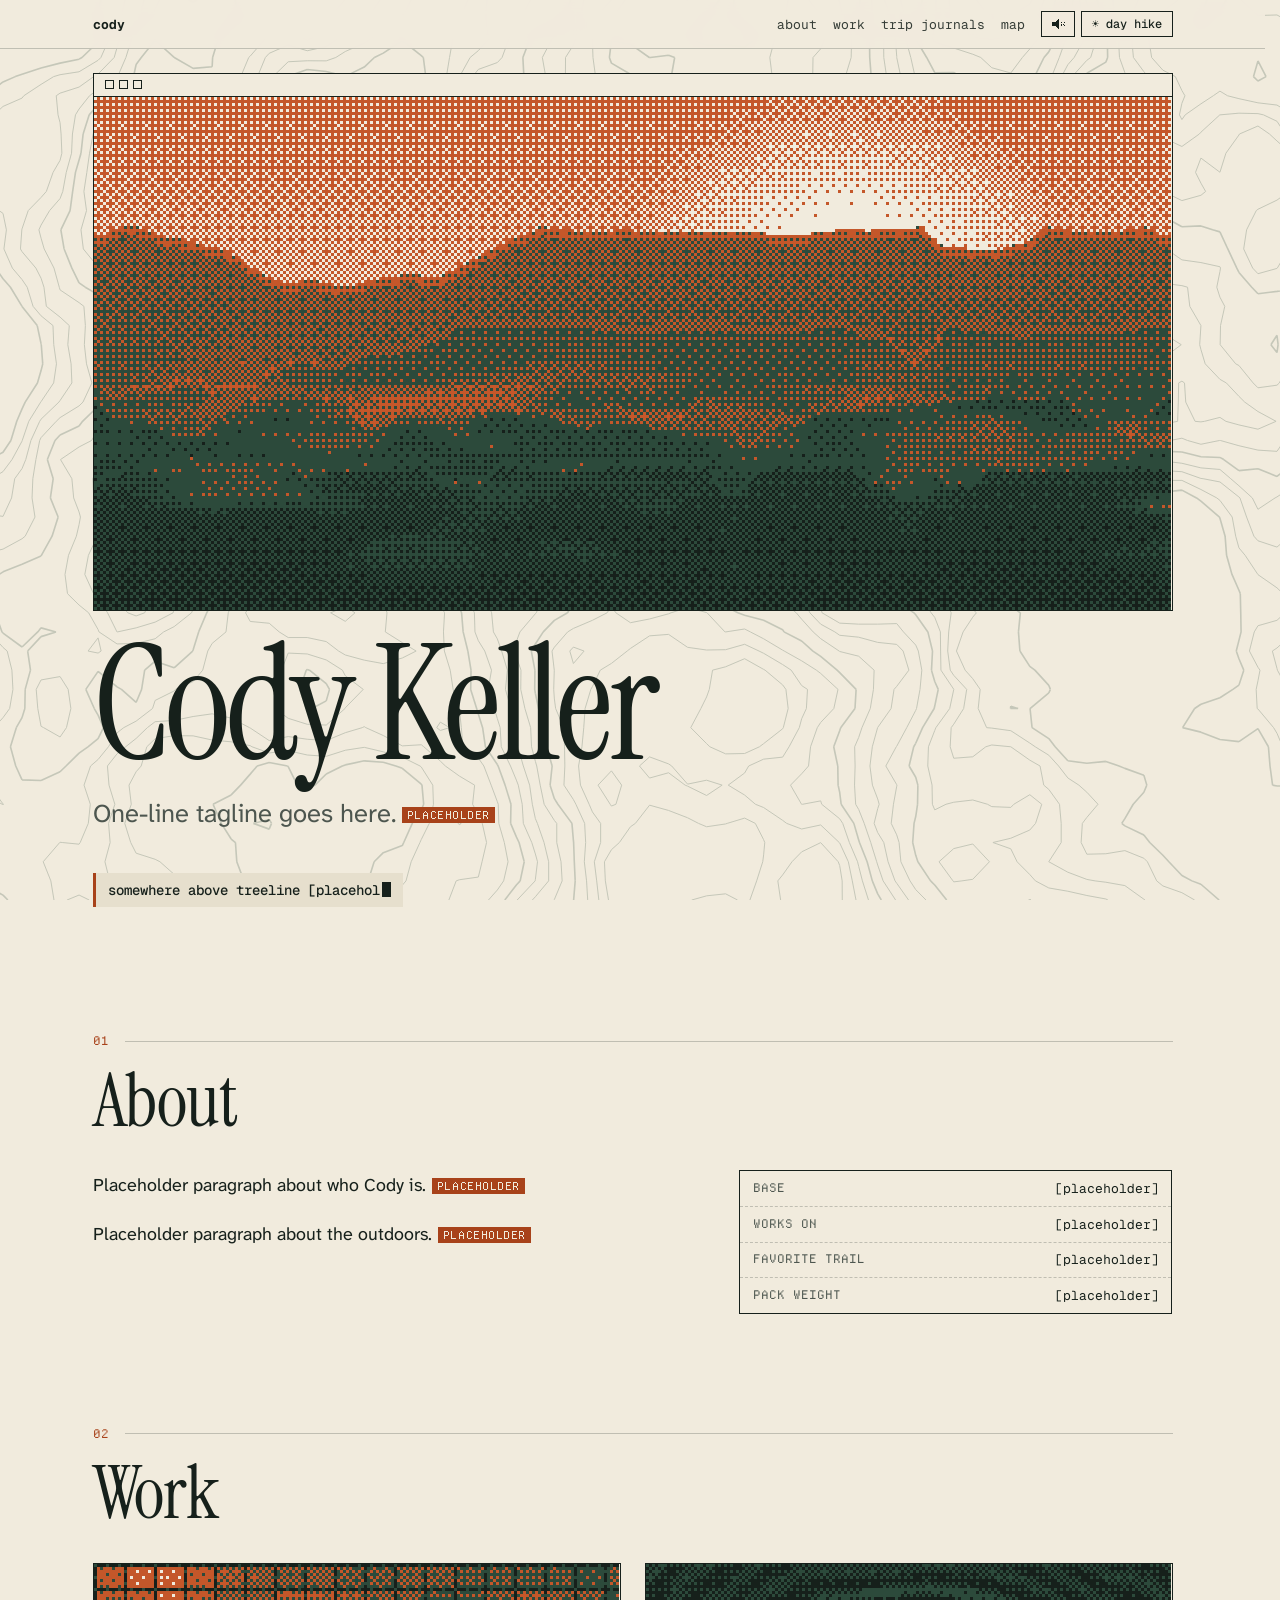
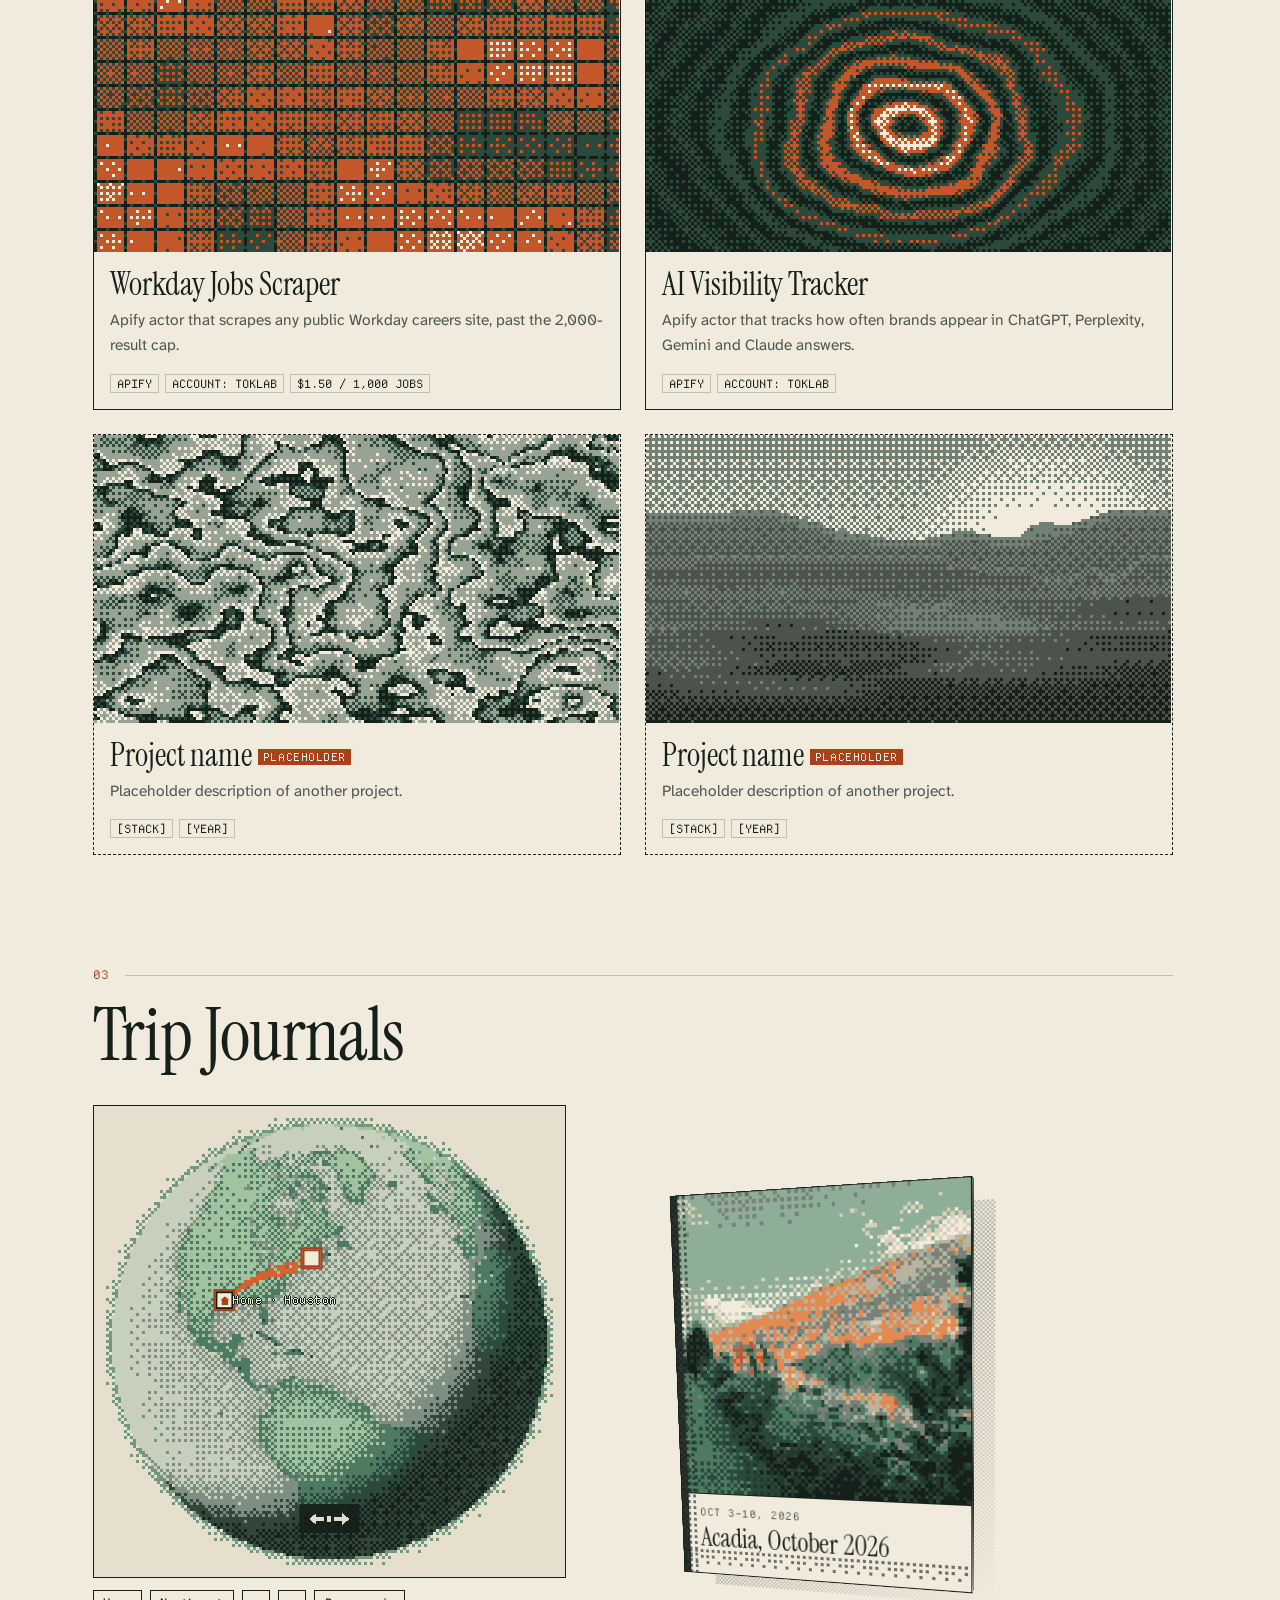
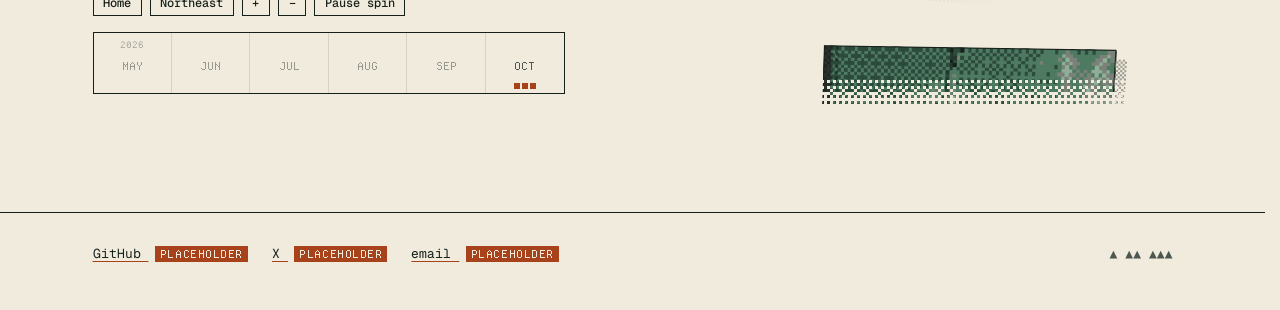
==== index.html @ b0084592 "Deploy v=448a0891" ====
<!doctype html>
<html lang="en" data-theme="light">
<head>
<meta name="robots" content="noindex,nofollow"><meta charset="utf-8"><meta name="viewport" content="width=device-width,initial-scale=1,viewport-fit=cover">
<link rel="preload" href="assets/fonts/instrument-serif-latin-400-normal.woff2" as="font" type="font/woff2" crossorigin><link rel="preload" href="assets/fonts/atkinson-hyperlegible-next-latin-wght-normal.woff2" as="font" type="font/woff2" crossorigin>
<link rel="stylesheet" href="styles.css?v=448a0891">
<link rel="icon" href="data:image/svg+xml,%3Csvg xmlns=%27http://www.w3.org/2000/svg%27 viewBox=%270 0 32 32%27%3E%3Crect width=%2732%27 height=%2732%27 fill=%27%2316201b%27/%3E%3Cpath d=%27M3 26 11 10l5 8 4-6 9 14z%27 fill=%27%23c4572a%27/%3E%3C/svg%3E">
<title>Cody Keller</title>
<meta name="description" content="Cody Keller: portfolio and trip journals.">
<link rel="canonical" href="https://codyklr.com/trailhead-preview-6xlh3k/">
<meta property="og:site_name" content="Cody Keller"><meta property="og:type" content="website"><meta property="og:title" content="Cody Keller"><meta property="og:description" content="Cody Keller: portfolio and trip journals."><meta property="og:url" content="https://codyklr.com/trailhead-preview-6xlh3k/"><meta property="og:image" content="https://codyklr.com/trailhead-preview-6xlh3k/assets/photos/acadia-pond-og.png"><meta property="og:image:width" content="1200"><meta property="og:image:height" content="630">
<meta name="twitter:card" content="summary_large_image"><meta name="twitter:title" content="Cody Keller"><meta name="twitter:description" content="Cody Keller: portfolio and trip journals."><meta name="twitter:image" content="https://codyklr.com/trailhead-preview-6xlh3k/assets/photos/acadia-pond-og.png">
<link rel="alternate" type="application/rss+xml" title="Cody Keller: trip journals" href="https://codyklr.com/trailhead-preview-6xlh3k/feed.xml">
<script type="application/ld+json">{"@context":"https://schema.org","@type":"Person","name":"Cody Keller","url":"https://codyklr.com/trailhead-preview-6xlh3k/"}</script>
<script>try{var t=(location.search.match(/theme=(dark|light)/)||[])[1]||localStorage.getItem("theme");if(t==="dark"||(!t&&matchMedia("(prefers-color-scheme: dark)").matches))document.documentElement.setAttribute("data-theme","dark")}catch(e){}</script>
</head>
<body>
<a class="skip" href="#main">Skip to content</a>
<svg id="contours" viewBox="0 0 1200 800" preserveAspectRatio="xMidYMid slice" aria-hidden="true"></svg>
<header class="bar"><div class="wrap">
  <a class="brand" href="#top" aria-label="Home">cody</a>
  <nav aria-label="Primary"><a href="#about">about</a><a href="#work">work</a><a href="#journal">trip journals</a><a href="#map">map</a></nav>
  <span class="tools"><button class="btn snd" id="snd" type="button" aria-label="Sound" aria-pressed="false"><svg viewBox="0 0 16 16" width="16" height="16" fill="currentColor" shape-rendering="crispEdges" aria-hidden="true"><path d="M2 6h3l4-3v10l-4-3H2z"/><g class="s-on"><path d="M11 6h1v4h-1zM13 4h1v8h-1z"/></g><g class="s-off"><path d="M11 6h1v1h-1zM12 7h1v1h-1zM13 8h1v1h-1zM14 9h1v1h-1zM14 6h1v1h-1zM13 7h-1v1h1zM12 8h-1v1h1zM11 9h1v1h-1z"/></g></svg></button><button class="btn" id="theme" aria-pressed="false">☀ day hike</button></span>
</div></header>
<main id="main">
<section class="hero wrap" id="top">
  <div class="frame">
    <div class="chrome"><span class="dots" aria-hidden="true"><b></b><b></b><b></b></span></div>
    <canvas class="pix" id="hero-canvas" data-scene="hero" data-seed="3" width="400" height="190" role="img" aria-label="Dithered illustration of mountain ridges with fog and a rising sun"></canvas>
  </div>
  <div class="hero-text">
    <h1>Cody Keller</h1>
    <p class="tag">One-line tagline goes here.<span class="ph">PLACEHOLDER</span></p>
    <p class="status"><span id="status-text" aria-hidden="true">somewhere above treeline [placeholder]</span><span class="sr" id="status-sr">somewhere above treeline [placeholder]</span><span class="cur" aria-hidden="true"></span></p>
  </div>
</section>

<section class="wrap" id="about">
  <p class="eyebrow">01</p><h2>About</h2>
  <div class="about">
    <div>
      <p>Placeholder paragraph about who Cody is.<span class="ph">PLACEHOLDER</span></p>
      <p>Placeholder paragraph about the outdoors.<span class="ph">PLACEHOLDER</span></p>
    </div>
    <ul class="facts" aria-label="Quick facts">
      <li><span>base</span><span>[placeholder]</span></li><li><span>works on</span><span>[placeholder]</span></li>
      <li><span>favorite trail</span><span>[placeholder]</span></li><li><span>pack weight</span><span>[placeholder]</span></li>
    </ul>
  </div>
</section>

<section class="wrap" id="work">
  <p class="eyebrow">02</p><h2>Work</h2>
  <div class="grid">
    <article class="card"><canvas class="pix" data-scene="thumb" data-seed="11" data-variant="grid" width="200" height="110" aria-hidden="true"></canvas>
      <div class="body"><h3>Workday Jobs Scraper</h3>
      <p>Apify actor that scrapes any public Workday careers site, past the 2,000-result cap.</p>
      <div class="meta"><span>Apify</span><span>account: toklab</span><span>$1.50 / 1,000 jobs</span></div></div></article>
    <article class="card"><canvas class="pix" data-scene="thumb" data-seed="24" data-variant="rings" width="200" height="110" aria-hidden="true"></canvas>
      <div class="body"><h3>AI Visibility Tracker</h3>
      <p>Apify actor that tracks how often brands appear in ChatGPT, Perplexity, Gemini and Claude answers.</p>
      <div class="meta"><span>Apify</span><span>account: toklab</span></div></div></article>
    <article class="card is-ph"><canvas class="pix" data-scene="thumb" data-seed="5" data-variant="contour" data-pal="alt" width="200" height="110" aria-hidden="true"></canvas>
      <div class="body"><h3>Project name<span class="ph">PLACEHOLDER</span></h3><p>Placeholder description of another project.</p><div class="meta"><span>[stack]</span><span>[year]</span></div></div></article>
    <article class="card is-ph"><canvas class="pix" data-scene="thumb" data-seed="8" data-variant="ridge" data-pal="alt2" width="200" height="110" aria-hidden="true"></canvas>
      <div class="body"><h3>Project name<span class="ph">PLACEHOLDER</span></h3><p>Placeholder description of another project.</p><div class="meta"><span>[stack]</span><span>[year]</span></div></div></article>
  </div>
</section>

<section class="wrap atlas" id="journal">
  <p class="eyebrow">03</p><h2>Trip Journals</h2>
  <div class="atlas-grid">
  <div class="globe-ui atlas-map">
    <div class="gcol" id="map">
      <h3 class="gh sr">Map</h3>
      <div class="gframe" id="gframe">
        <p class="gstrip" aria-hidden="true"><i></i></p>
        <div class="gwrap" id="gwrap" tabindex="0" role="group" aria-label="Interactive globe of places I have visited. Drag to rotate, arrow keys to turn, or use the list.">
          <canvas class="pix" id="gcanvas" aria-hidden="true"></canvas>
          <div class="gpins" id="gpins"></div>
          <div class="gcard" id="gcard" role="status" hidden></div>
        </div>
        <p class="gstrip" aria-hidden="true"><i></i></p>
        <div class="ghint" id="ghint" aria-hidden="true"><svg viewBox="0 0 40 16" width="40" height="16" fill="currentColor" shape-rendering="crispEdges"><path d="M0 8l7-6v4h8v4H7v4zM40 8l-7-6v4h-8v4h8v4z"/><rect x="18" y="5" width="4" height="6"/></svg></div>
      </div>
      <div class="gctl" role="group" aria-label="Globe controls">
        <button class="btn" type="button" id="g-home">Home</button>
        <button class="btn" type="button" id="g-ne">Northeast</button>
        <button class="btn" type="button" id="g-in" aria-label="Zoom in">+</button>
        <button class="btn" type="button" id="g-out" aria-label="Zoom out">&minus;</button>
        <button class="btn" type="button" id="g-spin" aria-pressed="false">Pause spin</button>
      </div>
    </div>
    <div class="gside">
      <h3 class="gh sr">Timeline</h3>
      <div class="gtime" id="gtime" role="group" aria-label="Timeline of visits by month"></div>
      <h3 class="gh sr">Places</h3>
      <ul class="gl" id="glist"></ul>
    </div>
  </div>
  <ul class="shelf fade" id="shelf" tabindex="0" aria-label="Trip journals">
    <li style="--r:-3deg;--dy:0px" data-title="Acadia, October 2026" data-date="Oct 3–10, 2026" data-stats="" data-blurb="Fall color on the carriage roads and pond trails. A bike, a few short hikes, and a lot of stopping to look." data-href="trips/acadia-2026-10/" data-photo="assets/photos/acadia-pond-cover.png?v=448a0891">
      <a class="book" href="trips/acadia-2026-10/"><span class="shadow" aria-hidden="true"></span>
        <span class="f f-back" aria-hidden="true"></span><span class="f f-left" aria-hidden="true"></span><span class="f f-right" aria-hidden="true"></span><span class="f f-top" aria-hidden="true"></span><span class="f f-bottom" aria-hidden="true"></span>
        <span class="f f-front"><picture><source media="(max-width:720px)" srcset="assets/photos/acadia-pond-cover-s.png?v=448a0891"><img class="pix" src="assets/photos/acadia-pond-cover.png?v=448a0891" width="80" height="83" alt="" loading="lazy" aria-hidden="true"></picture>
          <span class="cap"><span class="dt">Oct 3–10, 2026</span><span class="ti">Acadia, October 2026</span><span class="st"></span></span></span>
      </a></li>
    <li style="--r:2.4deg;--dy:22px" data-title="NYC, October 2026" data-date="Oct 2026" data-stats="" data-blurb="Out to the harbor for Lady Liberty, then a long afternoon at the museum." data-href="trips/nyc-2026-10/" data-photo="assets/photos/statue-of-liberty-cover.png?v=448a0891">
      <a class="book" href="trips/nyc-2026-10/"><span class="shadow" aria-hidden="true"></span>
        <span class="f f-back" aria-hidden="true"></span><span class="f f-left" aria-hidden="true"></span><span class="f f-right" aria-hidden="true"></span><span class="f f-top" aria-hidden="true"></span><span class="f f-bottom" aria-hidden="true"></span>
        <span class="f f-front"><picture><source media="(max-width:720px)" srcset="assets/photos/statue-of-liberty-cover-s.png?v=448a0891"><img class="pix" src="assets/photos/statue-of-liberty-cover.png?v=448a0891" width="80" height="83" alt="" loading="lazy" aria-hidden="true"></picture>
          <span class="cap"><span class="dt">Oct 2026</span><span class="ti">NYC, October 2026</span><span class="st"></span></span></span>
      </a></li>
    <li style="--r:-1.4deg;--dy:-8px" data-title="The Met, armor hall" data-date="Oct 2026" data-stats="" data-blurb="A suit of armor behind glass, big enough to make you rethink the Middle Ages. A short stop on the NYC leg." data-href="trips/met-armor-2026-10/" data-photo="assets/photos/met-armor-cover.png?v=448a0891">
      <a class="book" href="trips/met-armor-2026-10/"><span class="shadow" aria-hidden="true"></span>
        <span class="f f-back" aria-hidden="true"></span><span class="f f-left" aria-hidden="true"></span><span class="f f-right" aria-hidden="true"></span><span class="f f-top" aria-hidden="true"></span><span class="f f-bottom" aria-hidden="true"></span>
        <span class="f f-front"><picture><source media="(max-width:720px)" srcset="assets/photos/met-armor-cover-s.png?v=448a0891"><img class="pix" src="assets/photos/met-armor-cover.png?v=448a0891" width="80" height="83" alt="" loading="lazy" aria-hidden="true"></picture>
          <span class="cap"><span class="dt">Oct 2026</span><span class="ti">The Met, armor hall</span><span class="st"></span></span></span>
      </a></li>
  </ul>
  </div>
</section>
</main>
<footer><div class="wrap">
  <a href="#">GitHub <span class="ph">PLACEHOLDER</span></a><a href="#">X <span class="ph">PLACEHOLDER</span></a><a href="#">email <span class="ph">PLACEHOLDER</span></a>
  <span class="cairn" aria-hidden="true">▲ ▲▲ ▲▲▲</span></div></footer>
<div class="reader" id="reader" hidden>
  <div class="rd-scrim" data-close></div>
  <div class="rd-dialog" role="dialog" aria-modal="true" aria-labelledby="rd-title" tabindex="-1">
    <div class="rd-scene"><div class="rd-fly" id="rd-fly"><div class="rd-book" id="rd-book"></div></div></div>
    <button class="btn rd-close" type="button" data-close>close ✕ <span class="sr">(Esc)</span></button>
  </div>
</div>
<script src="main.js?v=448a0891"></script>
</body></html>
---- styles.css ----
/* ---- type system: three roles + pixel chrome. All OFL/MIT, self-hosted ---- */
@font-face{font-family:"Atkinson Hyperlegible Next";src:url(assets/fonts/atkinson-hyperlegible-next-latin-wght-normal.woff2) format("woff2");font-weight:200 800;font-style:normal;font-display:swap}
@font-face{font-family:"Instrument Serif";src:url(assets/fonts/instrument-serif-latin-400-normal.woff2) format("woff2");font-weight:400;font-style:normal;font-display:swap}
@font-face{font-family:"Geist Mono";src:url(assets/fonts/geist-mono-latin-wght-normal.woff2) format("woff2");font-weight:100 900;font-style:normal;font-display:swap}
@font-face{font-family:"Departure Mono";src:url(assets/fonts/DepartureMono-Regular.woff2) format("woff2");font-weight:400;font-style:normal;font-display:swap}

:root{
  --bg:#f1ebdd; --bg2:#e6dfcd; --ink:#16201b; --muted:#4d564f; --pine:#2c4a3b; --granite:#7b8179;
  --accent:#a8421a; --line:rgba(22,32,27,.22);
  --display:"Instrument Serif","Iowan Old Style","Palatino Linotype",Palatino,Georgia,serif;
  --body:"Atkinson Hyperlegible Next","Atkinson Hyperlegible","Trebuchet MS","Segoe UI",system-ui,sans-serif;
  --mono:"Geist Mono","SF Mono",ui-monospace,"SF Mono",Menlo,Consolas,"DejaVu Sans Mono",monospace;
  --pixel:"Departure Mono","Geist Mono",ui-monospace,Menlo,Consolas,monospace;
  --max:1120px;
}
:root[data-theme="dark"]{
  --bg:#0e1411; --bg2:#151e19; --ink:#e9e4d6; --muted:#a3ab9f; --pine:#7fae92; --granite:#6c746c;
  --accent:#e8935a; --line:rgba(233,228,214,.2);
}
:root{--c0:#16201b;--c1:#2c4a3b;--c2:#c4572a;--c3:#f1ebdd;--dp:3px}
:root[data-theme="dark"]{--c0:#0b100e;--c1:#1f3329;--c2:#b5602f;--c3:#f0c89a;}
@media(max-width:720px){:root{--dp:2px}}
*{box-sizing:border-box}
html{scroll-behavior:smooth}
body{margin:0;background:var(--bg);color:var(--ink);font:17px/1.7 var(--body);font-optical-sizing:auto;-webkit-font-smoothing:antialiased;transition:background .3s,color .3s}
a{color:inherit;text-decoration-color:var(--accent);text-underline-offset:3px}
a:hover{color:var(--accent)}
:focus-visible{outline:2px solid var(--accent);outline-offset:3px;border-radius:2px}
.skip{position:absolute;left:-999px;top:0;background:var(--ink);color:var(--bg);padding:.5rem 1rem;z-index:100}
.skip:focus{left:0}
#contours{position:fixed;inset:0;width:100%;height:100%;z-index:-1;color:var(--pine);opacity:.22;pointer-events:none}
#contours path{fill:none;stroke:currentColor;stroke-width:1;vector-effect:non-scaling-stroke}
.wrap{max-width:var(--max);margin:0 auto;padding:0 1.25rem}
.mono{font-family:var(--mono)}
header.bar{position:sticky;top:0;z-index:20;background:color-mix(in srgb,var(--bg) 96%,transparent);-webkit-backdrop-filter:blur(6px);backdrop-filter:blur(6px);border-bottom:1px solid var(--line)}
header.bar .wrap{display:flex;align-items:center;gap:.5rem 1rem;min-height:48px;flex-wrap:wrap;padding-top:.3rem;padding-bottom:.3rem;font:13px var(--mono)}
.brand{font-weight:700;text-decoration:none;letter-spacing:.02em}
.brand i{color:var(--accent);font-style:normal}
nav{margin-left:auto;display:flex;gap:1rem;flex-wrap:wrap}
nav a{text-decoration:none;opacity:.85}
nav a:hover{opacity:1;text-decoration:underline}
button{font:inherit;color:inherit}
.btn{-webkit-appearance:none;appearance:none;font:500 12px var(--mono);background:transparent;border:1px solid var(--ink);padding:.25rem .6rem;cursor:pointer;border-radius:0}
.btn:hover,.btn[aria-pressed="true"],.btn[aria-checked="true"]{background:var(--ink);color:var(--bg)}
section.wrap,.jm>section{padding-top:6rem;padding-bottom:1rem}
section.hero.wrap{padding-top:1.5rem}
.eyebrow{display:flex;align-items:center;gap:.9rem;font:12px/1.3 var(--pixel);letter-spacing:.08em;text-transform:uppercase;color:var(--accent);margin:0 0 1rem}
.eyebrow::after{content:"";flex:1;height:1px;background:var(--line)}
.hero .eyebrow::after{display:none}
h1,h2,h3{font-family:var(--display);font-weight:400;line-height:1;margin:0;letter-spacing:-.015em;text-wrap:balance}
h3{letter-spacing:0}
h2{font-size:clamp(2.8rem,7vw,4.6rem);margin-bottom:2rem}
.pix{display:block;width:100%;height:auto;image-rendering:pixelated;image-rendering:crisp-edges;background:var(--c3)}
/* hero */
.frame{border:1px solid var(--ink);background:var(--bg)}
.frame .chrome{flex-wrap:wrap;display:flex;gap:.6rem;align-items:center;padding:.4rem .7rem;border-bottom:1px solid var(--ink);font:12px/1.3 var(--pixel);text-transform:uppercase;letter-spacing:.04em}
.chrome .dots{display:flex;gap:5px}.chrome .dots b{width:9px;height:9px;border:1px solid var(--ink);display:block}
.hero-text{padding:1.5rem 0 0}
.hero h1{font-size:clamp(4.2rem,14vw,10rem);letter-spacing:-.03em;line-height:.88}
.tag{font:400 clamp(1.3rem,2.4vw,1.6rem)/1.4 var(--body);color:var(--muted);max-width:36ch;margin:1.25rem 0 1.75rem}
.status{min-height:calc(1.5em + .8rem);font:500 14px/1.5 var(--mono);border-left:3px solid var(--accent);padding:.4rem .8rem;background:var(--bg2);display:inline-block;max-width:100%}
.status .k{color:var(--accent)}
span.cur{display:inline-block;width:.6em;height:1.05em;background:var(--ink);vertical-align:-.15em;margin-left:2px;animation:blink 1.1s steps(1) infinite}
@keyframes blink{50%{opacity:0}}
.ph{font:11px/1 var(--pixel);background:var(--accent);color:var(--bg);padding:1px 5px;vertical-align:middle;margin-left:.4rem;letter-spacing:.05em}
:root[data-theme="dark"] .ph{color:#0e1411}
/* about */
.about{display:grid;grid-template-columns:1.4fr 1fr;gap:2.5rem;align-items:start}
.about p{margin:0 0 1.1rem;max-width:58ch;font-size:18px}
.facts{font:13px var(--mono);border:1px solid var(--ink);margin:0;padding:0;list-style:none}
.facts li{display:flex;justify-content:space-between;gap:1rem;padding:.55rem .8rem;border-bottom:1px dashed var(--line)}
.facts li:last-child{border:0}.facts span:first-child{color:var(--muted);font:12px var(--pixel);text-transform:uppercase}
/* cards */
.grid{display:grid;grid-template-columns:repeat(2,minmax(0,1fr));gap:1.5rem}
.card{border:1px solid var(--ink);background:var(--bg);display:flex;flex-direction:column;transition:transform .2s,box-shadow .2s}
@media (hover:hover){.card:hover{transform:translate(-3px,-3px);box-shadow:6px 6px 0 var(--ink)}}
.card .body{padding:1rem;display:flex;flex-direction:column;gap:.5rem;flex:1}
.card h3{font-size:2rem}.card p{margin:0;color:var(--muted);font-size:15.5px;line-height:1.6}
.meta{font:11.5px var(--pixel);text-transform:uppercase;display:flex;gap:.4rem;flex-wrap:wrap;margin-top:auto;padding-top:.5rem}
.meta span{border:1px solid var(--line);padding:1px 6px}
.card.is-ph{border-style:dashed}
/* journal: 3D notebooks scattered on a surface */
.sr{position:absolute;width:1px;height:1px;overflow:hidden;clip:rect(0 0 0 0);white-space:nowrap}
.shelf{list-style:none;margin:0;padding:2.5rem 0 3rem;display:grid;grid-template-columns:repeat(auto-fit,minmax(190px,1fr));gap:3.5rem 2rem;justify-items:center}
.shelf>li{width:min(100%,232px);perspective:800px;position:relative;z-index:1}
.shelf>li:hover,.shelf>li:focus-within{z-index:6}
.shelf>li[hidden]{display:none}
.book{--T:14px;display:block;position:relative;width:100%;color:var(--ink);text-decoration:none;transform-style:preserve-3d;
  transform:translateY(var(--dy,0)) rotateZ(var(--r,0deg)) rotateX(-5deg) rotateY(-12deg);transition:transform .5s cubic-bezier(.2,.8,.2,1)}
.book:hover,.book:focus-visible,.book.force-hover{color:var(--ink);transition:transform .16s ease-out;
  transform:translateY(calc(var(--dy,0px) - 14px)) translateZ(70px) rotateZ(calc(var(--r,0deg)*.2)) rotateX(var(--rx,-10deg)) rotateY(var(--ry,-26deg))}
.book:focus-visible{outline:2px solid var(--accent);outline-offset:8px}
.f{position:absolute;display:block}
.f-front{position:relative;transform:translateZ(7px);background:var(--bg);border:1px solid var(--ink)}
.f-front::after{content:"";position:absolute;inset:0;pointer-events:none;
  background:url(assets/dither-h.png?v=448a0891) left top/calc(8*var(--dp)) calc(8*var(--dp)) repeat-y,url(assets/dither-v.png?v=448a0891) left bottom/calc(8*var(--dp)) calc(8*var(--dp)) repeat-x;image-rendering:pixelated;opacity:.6;
}
.f-front::before{content:"";position:absolute;left:0;top:0;bottom:0;width:7px;background:var(--ink);opacity:.9;z-index:1}
.f-back{inset:0;transform:translateZ(-7px) rotateY(180deg);background:var(--ink)}
.f-right{top:0;bottom:0;right:-7px;width:14px;transform:rotateY(90deg);background:repeating-linear-gradient(to right,var(--bg) 0 1px,var(--ink) 1px 2px);border-top:1px solid var(--ink);border-bottom:1px solid var(--ink)}
.f-left{top:0;bottom:0;left:-7px;width:14px;transform:rotateY(-90deg);background:var(--ink) radial-gradient(circle,var(--bg) 0 1.5px,transparent 2px) 0 0/14px 18px}
.f-top{left:0;right:0;top:-7px;height:14px;transform:rotateX(90deg);background:repeating-linear-gradient(to bottom,var(--bg) 0 1px,var(--ink) 1px 2px);border-left:1px solid var(--ink);border-right:1px solid var(--ink)}
.f-bottom{left:0;right:0;bottom:-7px;height:14px;transform:rotateX(-90deg);background:repeating-linear-gradient(to bottom,var(--bg) 0 1px,var(--ink) 1px 2px);border-left:1px solid var(--ink);border-right:1px solid var(--ink)}
.shadow{position:absolute;inset:6px -10px -14px 10px;transform:translateZ(-18px);pointer-events:none;
  background:conic-gradient(var(--ink) 25%,transparent 0 50%,var(--ink) 0 75%,transparent 0) 0 0/4px 4px;
  opacity:.45;-webkit-mask-image:linear-gradient(135deg,transparent 5%,#000 50%,transparent 100%);mask-image:linear-gradient(135deg,transparent 5%,#000 50%,transparent 100%);transition:transform .3s,opacity .3s}
.book:hover .shadow,.book:focus-visible .shadow,.book.force-hover .shadow{transform:translateZ(-30px) translate(8px,10px);opacity:.3}
.book canvas,.book img.pix{border-bottom:1px solid var(--ink);margin-left:7px;width:calc(100% - 7px);box-sizing:border-box}
.cap{display:block;padding:.7rem .8rem .9rem 1.2rem}
.cap .dt{display:block;font:10.5px/1.4 var(--pixel);text-transform:uppercase;letter-spacing:.05em;color:var(--muted)}
.cap .ti{display:block;font:400 1.7rem/1 var(--display);margin:.3rem 0 .6rem;letter-spacing:-.005em}
.cap .st{display:flex;flex-wrap:wrap;justify-content:space-between;gap:.4rem;align-items:center;font:11.5px var(--mono);color:var(--muted)}
.cap .st>span:first-child{white-space:nowrap}
.read{display:inline-block;font:500 13px var(--mono);background:var(--ink);color:var(--bg);padding:.6rem 1rem;text-decoration:none;border:1px solid var(--ink)}
.read:hover{background:var(--accent);border-color:var(--accent);color:var(--bg)}
:root[data-theme="dark"] .read:hover{color:#0e1411}
@media(max-width:720px){
  
  .shelf{grid-template-columns:repeat(2,minmax(0,1fr));gap:2.25rem 1.5rem;padding:1.5rem .9rem 2.5rem;align-items:start}
  .shelf>li{width:100%;perspective:900px}
  .shelf>li:nth-child(even){margin-top:1.75rem}
  .book{transform:rotateZ(calc(var(--r,0deg)*.6)) rotateX(-3deg) rotateY(-7deg)}
  .cap .ti{font-size:1.3rem;min-height:2.6rem}.cap{padding:.55rem .5rem .7rem .95rem}
  .cap .dt{white-space:nowrap;overflow:hidden;text-overflow:ellipsis;font-size:9.5px;letter-spacing:0}
  .cap .st{font-size:10.5px}
}
/* reader: the notebook floats up (FLIP), then opens */
.rd-fly{transform-style:preserve-3d;transition:transform .72s cubic-bezier(.22,.8,.24,1);will-change:transform}
.shelf>li.away .book{visibility:hidden}
/* reader: the notebook opens */
.reader{position:fixed;inset:0;z-index:100;overflow:hidden}
.reader[hidden]{display:none}
.rd-scrim{position:absolute;inset:0;background:color-mix(in srgb,var(--bg) 84%,transparent);opacity:0;transition:opacity .72s ease}
.rd-scrim::after{content:"";position:absolute;inset:0;background:conic-gradient(var(--ink) 25%,transparent 0 50%,var(--ink) 0 75%,transparent 0) 0 0/4px 4px;opacity:.07}
.reader.on .rd-scrim{opacity:1}
.rd-dialog{position:absolute;inset:0;display:grid;place-items:center;pointer-events:none;outline:0}
.rd-scene{perspective:2200px;pointer-events:none}
.rd-book{--W:min(310px,72vw);--H:calc(var(--W)*1.4);--shift:calc(var(--W)/2);position:relative;width:var(--W);height:var(--H);transform-style:preserve-3d;
  transform:rotateX(10deg) rotateY(-6deg);transition:transform .72s cubic-bezier(.22,.8,.24,1)}
.rd-book.pre{transform:rotateX(var(--prx,-5deg)) rotateY(var(--pry,-12deg))}
.rd-book.open{transform:translateX(var(--shift)) rotateX(6deg) rotateY(0deg);transition-duration:.9s}
.rd-shadow{position:absolute;inset:10px -14px -18px 14px;transform:translateZ(-30px);background:conic-gradient(var(--ink) 25%,transparent 0 50%,var(--ink) 0 75%,transparent 0) 0 0/4px 4px;opacity:.12;transition:opacity .72s,transform .72s cubic-bezier(.22,.8,.24,1);
  -webkit-mask-image:linear-gradient(135deg,transparent 5%,#000 50%,transparent 100%);mask-image:linear-gradient(135deg,transparent 5%,#000 50%,transparent 100%)}
.rd-book.up .rd-shadow{opacity:.42;transform:translateZ(-30px) translate(10px,16px) scale(1.05)}
.rd-page,.rd-leaf,.rd-cover{position:absolute;inset:0;transform-origin:left center}
.paper{background:var(--bg) url(assets/dither-paper.png?v=448a0891) 0 0/calc(16*var(--dp)) calc(16*var(--dp));border:1px solid var(--ink)}
.rd-page{padding:1.6rem 1.4rem 1.4rem 1.9rem;display:flex;flex-direction:column;pointer-events:auto;overflow:hidden}
.rd-page::before{content:"";position:absolute;left:0;top:0;bottom:0;width:7px;background:var(--ink)}
.rd-page .eyebrow{margin-bottom:.9rem}.rd-page .eyebrow::after{display:none}
.rd-page h2{font-size:clamp(2rem,9vw,2.7rem);margin:0 0 .5rem;line-height:.98}
.rd-page .dt{font:11px var(--pixel);text-transform:uppercase;color:var(--muted);letter-spacing:.05em}
.rd-page .stats2{display:flex;justify-content:space-between;align-items:center;font:12px var(--mono);margin:.9rem 0;padding:.5rem 0;border-top:1px dashed var(--line);border-bottom:1px dashed var(--line)}
.rd-page p{margin:0 0 1rem;font-size:15.5px;line-height:1.6}
.rd-page .read{margin-top:auto;align-self:flex-start}
.rd-leaf{transform-style:preserve-3d;transform:translateZ(calc((6 - var(--k))*.6px)) rotateY(0deg);transition:transform .5s cubic-bezier(.45,.05,.3,1);transition-delay:calc((5 - var(--k))*.04s)}
.rd-leaf>i{position:absolute;inset:0;backface-visibility:hidden;-webkit-backface-visibility:hidden}
.rd-leaf>i.bk{transform:rotateY(180deg)}
.rd-leaf>i::after{content:"";position:absolute;inset:0;background:url(assets/dither-h.png?v=448a0891) right top/calc(8*var(--dp)) calc(8*var(--dp)) repeat-y;transform:scaleX(-1);opacity:.45}
.rd-book.open .rd-leaf{transform:translateZ(calc((6 - var(--k))*.6px)) rotateY(calc(-176deg + var(--k)*1.2deg));transition-delay:calc(.28s + var(--k)*.075s)}
.rd-cover{transform-style:preserve-3d;transform:translateZ(5px) rotateY(0deg);transition:transform .7s cubic-bezier(.5,0,.2,1)}
.rd-book.open .rd-cover{transform:translateZ(5px) rotateY(-180deg);transition-duration:.85s}
.rd-cover>i{position:absolute;inset:0;backface-visibility:hidden;-webkit-backface-visibility:hidden;display:block;overflow:hidden}
.rd-cover>i.fr{background:var(--bg);border:1px solid var(--ink)}
.rd-cover>i.fr::before{content:"";position:absolute;left:0;top:0;bottom:0;width:8px;background:var(--ink);z-index:1}
.rd-cover>i.fr canvas,.rd-cover>i.fr img.pix{margin-left:8px;border-bottom:1px solid var(--ink)}
.rd-cover>i.fr .cap{padding-left:1.4rem}
.rd-cover>i.bk{transform:rotateY(180deg);background:var(--bg2) url(assets/dither-paper.png?v=448a0891) 0 0/calc(16*var(--dp)) calc(16*var(--dp));border:1px solid var(--ink);font:11px/1.6 var(--pixel);text-transform:uppercase;padding:1.5rem;color:var(--muted);letter-spacing:.06em}
.rd-close{position:absolute;top:1rem;right:1rem;pointer-events:auto;background:var(--bg)}
@media(max-width:720px){.rd-book{--shift:0px;--W:min(340px,88vw);--H:calc(var(--W)*1.5)}.rd-close{top:.6rem;right:.6rem}
  .rd-page{padding:1.6rem 1.3rem 1.4rem 1.7rem}.rd-page p{font-size:16.5px}.rd-page .stats2{flex-wrap:wrap;gap:.3rem 1rem;font-size:12.5px}
  /* single full-width page once landed: the flipped cover and leaves fade away */
  .rd-book.landed .rd-cover,.rd-book.landed .rd-leaf{opacity:0;visibility:hidden;transition:opacity .3s,visibility 0s .3s}}
@media(prefers-reduced-motion:reduce){.book,.book:hover{transition:none}}
.ruled{position:absolute;inset:1.6rem 1.4rem 1.4rem 1.4rem;font:11px/2.2 var(--pixel);text-transform:uppercase;letter-spacing:.06em;color:var(--muted);background:repeating-linear-gradient(to bottom,transparent 0 23px,var(--line) 23px 24px);display:block;transform:scaleX(-1)}
.rd-leaf>i.bk .ruled{transform:none}
/* map */
.globe-ui{display:grid;grid-template-columns:minmax(0,1.35fr) minmax(0,1fr);gap:2rem;align-items:start}
.gframe{display:flex;justify-content:center;border:1px solid var(--ink);background:var(--bg2,transparent);padding:0;overflow:hidden}
.gwrap{position:relative;touch-action:none;cursor:grab;outline-offset:-3px;-webkit-user-select:none;user-select:none;-webkit-touch-callout:none;margin:0 auto}
.gwrap.drag{cursor:grabbing}
.gwrap canvas.pix{background:transparent;display:block;width:100%;height:100%;image-rendering:pixelated;image-rendering:crisp-edges;image-rendering:pixelated}
.gpins{position:absolute;inset:0;pointer-events:none}
.gpin{position:absolute;left:0;top:0;width:44px;height:44px;margin:-22px 0 0 -22px;padding:0;border:0;background:none;cursor:pointer;pointer-events:auto;-webkit-appearance:none;appearance:none;font:inherit;color:inherit;will-change:transform}
.gpin[hidden]{display:none}
.gpin::before{content:"";position:absolute;left:50%;top:50%;width:10px;height:10px;margin:-5px 0 0 -5px;background:var(--accent);border:2px solid #f3ecd9;box-sizing:content-box;margin:-7px 0 0 -7px;outline:1px solid #14201a}
.gpin:focus-visible{outline:2px solid var(--accent);outline-offset:-4px}
.gpin.dim{opacity:.35}
.gpin.on::before{background:#f3ecd9;border-color:var(--accent)}
.gpin.home::before{width:14px;height:14px;margin:-9px 0 0 -9px;border-radius:0;background:#f3ecd9;border:2px solid #14201a;outline:2px solid var(--accent)}
.gpin.home::after{content:"";position:absolute;left:50%;top:50%;width:9px;height:9px;margin:-4px 0 0 -4px;background:var(--accent);-webkit-clip-path:polygon(50% 0,100% 45%,85% 45%,85% 100%,15% 100%,15% 45%,0 45%);clip-path:polygon(50% 0,100% 45%,85% 45%,85% 100%,15% 100%,15% 45%,0 45%)}
.gpin.cl::before{width:14px;height:14px;margin:-9px 0 0 -9px;background:#14201a;border-color:#f3ecd9;outline-color:var(--accent)}
.gpin.cl span.n{position:absolute;left:0;right:0;top:50%;transform:translateY(-50%);font:10px/1 var(--pixel);color:#f3ecd9;text-align:center}
.gpin .pl{position:absolute;left:30px;top:50%;transform:translateY(-50%);white-space:nowrap;font:11px/1 var(--pixel);letter-spacing:.04em;color:#f3ecd9;text-shadow:-1px 0 #14201a,1px 0 #14201a,0 -1px #14201a,0 1px #14201a;pointer-events:none;display:none}
.gpin.home .pl,.gwrap.zl .gpin .pl{display:block}
.gpin.flip .pl{left:auto;right:30px}
.gcard{position:absolute;left:0;top:0;z-index:3;background:var(--bg);color:var(--ink);border:1px solid var(--ink);padding:.45rem .6rem;font:11px/1.4 var(--pixel);letter-spacing:.04em;white-space:nowrap;box-shadow:3px 3px 0 var(--accent)}
.gcard[hidden]{display:none}
.gcard a{display:inline-flex;align-items:center;min-height:44px;margin-left:.6rem;color:var(--accent);text-decoration:underline}
.gcard .nm{display:inline-block;padding:.5rem 0}
.gctl{display:flex;flex-wrap:wrap;gap:.5rem;margin:.8rem 0 0}
.gctl .btn[aria-pressed="true"]{background:var(--ink);color:var(--bg)}
.gh{font:11px var(--pixel);text-transform:uppercase;letter-spacing:.1em;color:var(--muted);margin:0 0 .6rem;font-weight:400}
.gh+.gtime{margin-bottom:1.6rem}
.gtime{display:flex;overflow-x:auto;border:1px solid var(--ink);touch-action:pan-y;scrollbar-width:none}
.gtime::-webkit-scrollbar{display:none}
.mc{flex:1 0 44px;min-height:60px;position:relative;border:0;border-right:1px solid var(--line);background:none;padding:.4rem 0 .3rem;font:11px/1.2 var(--pixel);color:var(--muted);cursor:pointer;display:flex;flex-direction:column;align-items:center;justify-content:space-between;-webkit-appearance:none;appearance:none;text-transform:uppercase}
.mc:last-child{border-right:0}
.mc .yr{font-size:9px;opacity:.85;min-height:10px}
.mc .dots{display:flex;gap:2px;min-height:6px}
.mc .dots i{width:6px;height:6px;background:var(--accent);display:block}
.mc:disabled{cursor:default;opacity:.55}
.mc.sel{background:var(--ink);color:var(--bg)}
.mc:focus-visible{outline:2px solid var(--accent);outline-offset:-3px}
.gl{list-style:none;margin:0;padding:0;border-top:1px solid var(--line)}
.gl li{display:flex;align-items:center;gap:.6rem;border-bottom:1px solid var(--line);min-height:44px}
.gl li>button{flex:1;text-align:left;min-height:44px;background:none;border:0;padding:0;font:15px var(--body);color:var(--ink);cursor:pointer;-webkit-appearance:none;appearance:none}
.gl li>button:focus-visible,.gl a:focus-visible{outline:2px solid var(--accent);outline-offset:2px}
.gl .dt{font:11px var(--pixel);color:var(--muted);white-space:nowrap}
.gl a{display:inline-flex;align-items:center;min-height:44px;font:11px var(--pixel);color:var(--accent);text-decoration:underline;white-space:nowrap}
.gl li.home>button::before{content:"⌂ ";color:var(--accent)}
@media(max-width:860px){.globe-ui{grid-template-columns:minmax(0,1fr);gap:1.4rem}}
@media(max-width:720px){.gctl .btn{flex:1 1 auto;padding-left:.6rem;padding-right:.6rem}.gcard{white-space:normal;max-width:70vw}}
.note{font:13px var(--mono);color:var(--muted);margin-top:.8rem;max-width:80ch}
.note b{color:var(--accent)}
/* entry */
article.entry{max-width:68ch;margin:0 auto;padding:2rem 0 1rem}
article.entry h1{font-size:clamp(3.2rem,10vw,6.4rem);margin:.5rem 0 1.5rem;line-height:.92}
article.entry p{margin:0 0 1.3rem;font-size:19px;line-height:1.75}
article.entry p.lede{font-size:21px;line-height:1.6}
article.entry p.note{font-size:13px;line-height:1.6}
.stats .v{font:500 15px/1.4 var(--mono)}
.stats{display:grid;grid-template-columns:repeat(2,1fr);border:1px solid var(--ink);font:13px var(--mono);margin:1.5rem 0}
.stats div{padding:.6rem .8rem;border-right:1px dashed var(--line);border-bottom:1px dashed var(--line);white-space:nowrap}.stats div:nth-child(2n){border-right:0}.stats div:nth-child(n+3){border-bottom:0}
.stats small{display:block;color:var(--muted);font:11px/1.6 var(--pixel);text-transform:uppercase;letter-spacing:.05em}
footer{margin-top:5rem;border-top:1px solid var(--ink);padding:2rem 0 3rem;font:13px var(--mono)}
footer .wrap{display:flex;gap:1.5rem;flex-wrap:wrap;align-items:center}
footer .cairn{margin-left:auto;color:var(--muted)}
@media(max-width:720px){
  .about{grid-template-columns:1fr}
  .grid{grid-template-columns:1fr}
  section.wrap,.jm>section{padding-top:4rem}
  .stats{grid-template-columns:1fr}.stats div{border-right:0!important;border-bottom:1px dashed var(--line)!important;white-space:normal}.stats div:last-child{border-bottom:0!important}
  nav{margin-left:0;gap:.8rem}
  footer .cairn{margin-left:0}
}
@media(prefers-reduced-motion:reduce){
  html{scroll-behavior:auto}*{animation:none!important;transition:none!important}
}

article.entry p.eyebrow{font-size:12px;line-height:1.3;margin-bottom:.5rem}

/* photo figures */
.gallery{display:grid;grid-template-columns:repeat(2,minmax(0,1fr));gap:1.6rem 1.4rem;margin:2.4rem 0;align-items:start}
.gallery .photo.tall{max-width:100%}
@media (max-width:720px){.gallery{grid-template-columns:1fr}}
figure.photo{margin:0}
.ph-btn{-webkit-appearance:none;appearance:none;position:relative;display:block;width:100%;padding:0;border:1px solid var(--ink);background:var(--bg2);cursor:zoom-in;overflow:hidden;line-height:0;border-radius:0}
.ph-btn:focus-visible{outline:3px solid var(--accent);outline-offset:3px}
.ph-btn img{display:block;width:100%;height:auto}
.ph-btn img.d{image-rendering:pixelated;image-rendering:crisp-edges}
.ph-btn img.c{position:absolute;inset:0;height:100%;object-fit:cover;opacity:0;transition:opacity .2s ease-out}
@media (hover:hover){.photo:hover img.c{opacity:1}}
.photo:has(.ph-btn:focus-visible) img.c,.ph-btn:active img.c{opacity:1}
figure.photo figcaption{font:12px/1.5 var(--mono);color:var(--muted);margin-top:.5rem}
@media (prefers-reduced-motion:reduce){.ph-btn img.c{transition:none}}
.lightbox{position:fixed;inset:0;z-index:300;background:color-mix(in srgb,var(--bg) 92%,transparent);display:flex;align-items:center;justify-content:center;padding:1rem}
.lightbox[hidden]{display:none}
.lb-inner{max-width:min(96vw,1200px);max-height:96vh;display:flex;flex-direction:column;align-items:center;gap:.6rem;outline:none;position:relative}
.lb-inner img{max-width:100%;max-height:calc(96vh - 5rem);width:auto;height:auto;border:1px solid var(--ink);display:block;background:var(--bg2)}
.lb-cap{font:12px/1.5 var(--mono);color:var(--muted);margin:0;text-align:center}
.lb-close{position:absolute;top:.5rem;right:.5rem;background:var(--bg)}

/* ================= mobile pass (v4) ================= */
html{-webkit-text-size-adjust:100%;text-size-adjust:100%}
a,button,.ph-btn,.book{-webkit-tap-highlight-color:transparent}
@media(max-width:720px){
  body{font-size:16.5px;line-height:1.65}
  .wrap{padding-left:max(1.1rem,env(safe-area-inset-left));padding-right:max(1.1rem,env(safe-area-inset-right))}
  .btn{min-height:44px;padding:0 .9rem;font-size:12.5px;display:inline-flex;align-items:center;justify-content:center}
  /* header: brand + theme on row 1, evenly spaced nav on row 2, 44px targets */
  header.bar .wrap{display:grid;grid-template-columns:1fr auto;align-items:center;gap:0 .6rem;min-height:0;padding-top:max(.2rem,env(safe-area-inset-top));padding-bottom:0}
  .brand{display:flex;align-items:center;min-height:44px;font-size:14px}
  #theme{min-height:40px;margin:2px 0}
  nav{grid-column:1/-1;margin:0;gap:0;display:flex;justify-content:space-between;border-top:1px solid var(--line);flex-wrap:nowrap}
  nav a{display:flex;align-items:center;justify-content:center;min-height:44px;flex:1 1 auto;padding:0 .4rem;opacity:1}
  /* hero */
  section.hero.wrap{padding-top:1rem}
  .frame .chrome{gap:.5rem;padding:.5rem .6rem;font-size:11px}
  .chrome>span:nth-child(2){white-space:nowrap;overflow:hidden;text-overflow:ellipsis;min-width:0;flex:1}
  .hero-text{padding-top:1.25rem}
  .hero h1{font-size:clamp(4.4rem,20vw,6.4rem);line-height:.9}
  .tag{font-size:1.3rem;margin:1rem 0 1.4rem}
  .status{display:block;font-size:13px;min-height:calc(3em + .8rem)}
  /* sections */
  section.wrap,.jm>section{padding-top:3.6rem}
  h2{font-size:clamp(2.5rem,11.5vw,3.4rem);margin-bottom:1.3rem}
  .about{gap:1.6rem}.about p{font-size:17px;line-height:1.65}
  .facts li{padding:.7rem .8rem}
  .grid{gap:1.25rem}
  .card h3{font-size:1.8rem}.card .body{padding:.9rem}
  .meta{font-size:11px}
    /* trip journals: full-bleed snap shelf */
  .shelf{display:flex;grid-template-columns:none;gap:0;align-items:flex-start;justify-items:unset;overflow-x:auto;overflow-y:hidden;
    margin:0 calc(-1 * max(1.1rem,env(safe-area-inset-left)));padding:2.4rem max(1.1rem,env(safe-area-inset-left)) 3rem;
    scroll-snap-type:x mandatory;scroll-padding-inline:max(1.1rem,env(safe-area-inset-left));overscroll-behavior-x:contain;scrollbar-width:none;-webkit-overflow-scrolling:touch}
  .shelf::-webkit-scrollbar{display:none}
  .shelf>li{flex:0 0 min(62vw,250px);width:min(62vw,250px);margin:0 1.6rem 0 0;scroll-snap-align:start;perspective:900px;transform:translateY(calc(var(--dy,0px)*.7))}
  .shelf>li:nth-child(even){margin-top:0}
  .shelf>li:last-child{margin-right:max(1.1rem,env(safe-area-inset-right));box-sizing:content-box}
  .book{transform:rotateZ(calc(var(--r,0deg)*.7)) rotateX(-3deg) rotateY(-8deg)}
  .cap{padding:.65rem .6rem .8rem 1.05rem}
  .cap .ti{font-size:1.55rem;min-height:2.9rem;line-height:1.02}
  .cap .dt{font-size:10.5px}.cap .st{font-size:11.5px}
    /* reader */
  .rd-book{--W:min(330px,86vw,calc((100dvh - 9rem)/1.5));--H:calc(var(--W)*1.5)}
  .rd-close{top:max(.7rem,env(safe-area-inset-top));right:max(.7rem,env(safe-area-inset-right));min-width:44px}
  .rd-page{padding:1.5rem 1.2rem 1.3rem 1.6rem}
  .rd-page h2{font-size:clamp(2rem,9.5vw,2.6rem)}
  .rd-page p{font-size:16.5px;line-height:1.55}
  .read{min-height:44px;display:inline-flex;align-items:center}
  /* map, note */
  .note{font-size:12.5px}
  /* entry page */
  article.entry{padding-top:1.75rem}
  article.entry h1{font-size:clamp(3.4rem,15vw,4.6rem);margin:.4rem 0 1.1rem}
  article.entry p{font-size:17.5px;line-height:1.7}
  article.entry p.lede{font-size:19px}
  .stats{grid-template-columns:1fr 1fr}
  .stats div{white-space:normal;padding:.6rem .75rem;border-right:1px dashed var(--line)!important;border-bottom:1px dashed var(--line)!important}
  .stats div:nth-child(2n){border-right:0!important}.stats div:nth-child(n+3){border-bottom:0!important}
  .stats .v{font-size:14px}
  .gallery{grid-template-columns:1fr 1fr;gap:1.2rem .8rem;margin:1.8rem 0}
  .gallery .photo.wide{grid-column:1/-1}
  figure.photo figcaption{font-size:11.5px}
  .lb-close{min-height:44px;top:max(.5rem,env(safe-area-inset-top))}
  .lb-inner img{max-height:calc(100dvh - 6rem)}
  /* footer + links */
  footer{margin-top:3.5rem;padding:1.4rem 0 calc(2rem + env(safe-area-inset-bottom))}
  footer .wrap{flex-direction:column;align-items:flex-start;gap:0}
  footer a,article.entry p>a{display:inline-flex;align-items:center;min-height:44px}
  footer .cairn{margin-top:.6rem}
}
@media(max-width:380px){
  .hero h1{font-size:clamp(4rem,19.5vw,5rem)}
  .tag{font-size:1.2rem}
  .shelf>li{flex-basis:66vw;width:66vw}
  .cap .ti{font-size:1.4rem}
}
.lightbox{height:100dvh}
.reader{height:100dvh}
@media(max-width:720px){.brand{grid-area:1/1}#theme{grid-area:1/2}nav{grid-area:2/1/3/3}}
/* tablets / touch laptops above the phone breakpoint */
@media(pointer:coarse) and (min-width:721px){
  .btn{min-height:44px;padding:0 1rem;display:inline-flex;align-items:center}
  nav{gap:.4rem}nav a{display:inline-flex;align-items:center;min-height:44px;padding:0 .5rem}
  .brand{display:inline-flex;align-items:center;min-height:44px}
  footer a,article.entry p>a{display:inline-flex;align-items:center;min-height:44px}
  }
@media(min-width:721px) and (max-width:900px){.shelf{grid-template-columns:repeat(2,minmax(0,1fr));gap:3rem 1.5rem;max-width:560px;margin-inline:auto}}
@media(max-width:720px){#theme{min-height:44px;margin:0}}
@media(pointer:coarse) and (min-width:721px){nav a{min-width:44px;justify-content:center}}

/* robustness: explicit sizing so Safari never falls back to intrinsic image sizes */
.gallery{grid-template-columns:repeat(2,minmax(0,1fr))}
@media(max-width:720px){.gallery{grid-template-columns:repeat(2,minmax(0,1fr))}}
figure.photo{min-width:0}
.ph-btn img.c{left:0;top:0;width:100%}
.ph-btn,.ph-btn img{max-width:100%}
/* ---- additions: anchored sections clear the sticky header; hidden stats; 404 ---- */
section[id]{scroll-margin-top:calc(var(--hdr,56px) + 8px)}
.rd-page .stats2[hidden]{display:none}
.cap .st:empty{display:none}
.nf h1{font-size:clamp(2.6rem,9vw,5rem);margin:1.4rem 0 .8rem}
.nf .frame{margin-top:.5rem}
.nf p{max-width:60ch}.nf .btn{display:inline-flex;align-items:center;text-decoration:none;margin:0 .5rem .5rem 0}

/* globe: the canvas owns every touch (drag = spin + tilt, pinch = zoom); the strips and side gutters stay scrollable */
.gframe{position:relative;flex-direction:column;align-items:center}
.gstrip{display:none;width:100%;margin:0;padding:0;height:34px;line-height:34px;text-align:center;font:11px/34px var(--pixel);letter-spacing:.06em;text-transform:uppercase;color:var(--muted);touch-action:pan-y;border-block:1px dashed var(--line)}
.gstrip:first-of-type{border-top:0}.gstrip:last-of-type{border-bottom:0}
.ghint{position:absolute;left:50%;bottom:44px;transform:translateX(-50%);padding:.35rem .7rem;background:var(--ink);color:var(--bg);font:11px var(--pixel);letter-spacing:.06em;text-transform:uppercase;white-space:nowrap;pointer-events:none;opacity:0;transition:opacity .4s}
.ghint.on{opacity:.92}
@media(pointer:coarse),(max-width:860px){.gframe{padding:0 16px}.gstrip{display:block;margin-inline:-16px;width:calc(100% + 32px)}}
@media(prefers-reduced-motion:reduce){.ghint{transition:none}}
.gframe{contain:layout paint}
.gl li.is-cur{background:color-mix(in srgb,var(--accent) 12%,transparent)}
.gl li{box-sizing:border-box;width:100%}

/* house dither scale: photo dithers are shown at cols * --dp so every texel is one dither pixel (grids: see tools/build_photos.py) */
:root{--gw:120;--cv:80}
@media(max-width:720px){:root{--gw:160;--cv:124}}
.gallery{grid-template-columns:repeat(auto-fill,minmax(calc(var(--gw)*var(--dp) + 2px),1fr))!important;gap:1.6rem 1.4rem}
.ph-btn{box-sizing:content-box;width:calc(var(--gw)*var(--dp));max-width:100%}
.ph-btn img.d{width:100%}
@media(max-width:720px){.gallery{justify-items:center}.gallery figcaption{align-self:start}figure.photo{max-width:100%}}
.f-front picture{display:block}

/* visual affordances instead of captions */
.gstrip{height:30px;line-height:0}
.gstrip i{display:block;width:26px;height:6px;margin:12px auto 0;background:repeating-linear-gradient(to bottom,var(--muted) 0 1px,transparent 1px 3px);opacity:.7}
.ghint svg{display:block}.ghint{padding:.4rem .6rem;line-height:0}

main.nf.wrap{padding-top:clamp(2rem,6vw,3.5rem);padding-bottom:2rem}
main.nf .eyebrow{margin-top:0}

/* sound toggle: icon only, sits left of the theme button */
.tools{display:flex;align-items:center;gap:.4rem}
.btn.snd{width:34px;padding:0;display:inline-flex;align-items:center;justify-content:center;min-height:26px;height:26px}
.btn.snd svg{display:block}
.btn.snd .s-on{display:none}.btn.snd[aria-pressed="true"] .s-on{display:inline}.btn.snd[aria-pressed="true"] .s-off{display:none}
.btn.snd[aria-pressed="true"]{background:var(--ink);color:var(--bg)}
@media(max-width:720px){.tools{gap:.5rem;margin:2px 0}.btn.snd{width:44px;height:44px;min-height:44px}#theme{margin:0}}

/* atlas: globe + trips scroller in one panel. >=721px: globe pinned left, trips scroll on the right; phones: globe on top, swipe shelf below */
.gwrap canvas.gov{position:absolute;left:0;top:0;pointer-events:none}
.gpin.hl::before{background:#f3ecd9;border-color:var(--accent);outline-width:2px;outline-color:var(--accent)}
.gpin.hl .pl{display:block}
.atlas-grid{display:grid;grid-template-columns:minmax(0,5fr) minmax(0,6fr);gap:2.5rem;align-items:start}
.atlas-map.globe-ui{display:block;position:sticky;top:calc(var(--hdr,56px) + 12px)}
.atlas-map .gcol{max-width:calc(100vh - var(--hdr,56px) - 270px);min-width:min(100%,300px);margin-inline:auto;scroll-margin-top:calc(var(--hdr,56px) + 8px)}
.atlas-map .gside{margin-top:1rem}.atlas-map .gh+.gtime{margin-bottom:0}
.atlas-map .gl{display:none}
.atlas .shelf{display:flex;flex-direction:column;align-items:stretch;gap:2.75rem;height:clamp(400px,calc(100vh - var(--hdr,56px) - 15rem),760px);margin:0;padding:calc(var(--F) + 3.5rem) 2.5rem calc(var(--F) + 3.5rem);overflow-x:hidden;overflow-y:auto;overscroll-behavior:auto;scrollbar-width:none;position:relative}
.atlas .shelf::-webkit-scrollbar{display:none}
.atlas .shelf:focus-visible{outline:2px solid var(--accent);outline-offset:-2px}
.atlas .shelf>li{flex:none;width:min(100%,290px);margin:0 0 0 6%}
.atlas .shelf>li:nth-child(even){margin:0 6% 0 auto}
/* ordered-Bayer dither fade on the scroller edges (baked masks from tools/make_fade.py; union of 3 layers, so no mask-composite needed) */
.fade{--s:linear-gradient(#000,#000);--ft:url(assets/dither-ft.png?v=448a0891);--fb:url(assets/dither-fb.png?v=448a0891);--F:calc(16*var(--dp));--m1:var(--ft);--m3:var(--fb);
  -webkit-mask-image:var(--m1),var(--s),var(--m3);mask-image:var(--m1),var(--s),var(--m3);
  -webkit-mask-size:calc(8*var(--dp)) var(--F),100% calc(100% - 2*var(--F)),calc(8*var(--dp)) var(--F);mask-size:calc(8*var(--dp)) var(--F),100% calc(100% - 2*var(--F)),calc(8*var(--dp)) var(--F);
  -webkit-mask-position:0 0,0 var(--F),0 100%;mask-position:0 0,0 var(--F),0 100%;
  -webkit-mask-repeat:repeat-x,no-repeat,repeat-x;mask-repeat:repeat-x,no-repeat,repeat-x;image-rendering:pixelated}
/* the fade stays on at both ends; the scroller padding (>= fade + lift room) keeps resting/lifted books clear of the edge */
li.act .book{transition:transform .16s ease-out}
@media(min-width:721px){
  .book.force-hover{color:var(--ink);transition:transform .16s ease-out;transform:translateY(calc(var(--dy,0px) - 14px)) translateZ(70px) rotateZ(calc(var(--r,0deg)*.2)) rotateX(var(--rx,-10deg)) rotateY(var(--ry,-26deg))}
  .shelf>li.act .book{transition:transform .16s ease-out;transform:translateY(calc(var(--dy,0px) - 8px)) translateZ(36px) rotateZ(calc(var(--r,0deg)*.4)) rotateX(var(--rx,-6deg)) rotateY(var(--ry,-16deg))}
  .shelf>li.act .book:hover{transform:translateY(calc(var(--dy,0px) - 14px)) translateZ(70px) rotateZ(calc(var(--r,0deg)*.2)) rotateX(var(--rx,-10deg)) rotateY(var(--ry,-26deg))}
  .book.force-hover .shadow,.shelf>li.act .book .shadow{transform:translateZ(-30px) translate(8px,10px);opacity:.3}
}
@media(max-width:720px){
  .atlas-grid{display:flex;flex-direction:column;align-items:stretch;gap:0}
  .atlas-map.globe-ui{display:contents}
  .atlas-map .gcol{order:1;width:100%;max-width:352px;min-width:0;margin:0 auto}
  .atlas .shelf{order:2;flex-direction:row;height:auto;align-items:flex-start;gap:0;margin:1rem calc(-1 * max(1.1rem,env(safe-area-inset-left))) 0;padding:2.4rem calc(var(--F) + .75rem) 3rem;scroll-padding-inline:calc(var(--F) + .75rem);overflow-x:auto;overflow-y:hidden}
  .atlas .shelf>li:last-child{margin-right:calc(var(--F) + .75rem)}
  .atlas .shelf>li,.atlas .shelf>li:nth-child(even){width:min(62vw,250px);margin:0 1.6rem 0 0}
  .atlas-map .gside{order:3;margin-top:1.2rem}
  .atlas-map .gl{display:block}
  .fade{--ft:url(assets/dither-flm.png?v=448a0891);--fb:url(assets/dither-frm.png?v=448a0891);
    -webkit-mask-size:var(--F) calc(8*var(--dp)),calc(100% - 2*var(--F)) 100%,var(--F) calc(8*var(--dp));mask-size:var(--F) calc(8*var(--dp)),calc(100% - 2*var(--F)) 100%,var(--F) calc(8*var(--dp));
    -webkit-mask-position:0 0,var(--F) 0,100% 0;mask-position:0 0,var(--F) 0,100% 0;
    -webkit-mask-repeat:repeat-y,no-repeat,repeat-y;mask-repeat:repeat-y,no-repeat,repeat-y}
}
@media(prefers-reduced-motion:reduce){.atlas .shelf{scroll-behavior:auto}}
.atlas .shelf{cursor:grab}
.atlas .shelf.glide{cursor:grabbing;scroll-snap-type:none!important;scroll-behavior:auto!important;-webkit-user-select:none;user-select:none}
.atlas .shelf.glide .book{cursor:grabbing}
/* reserve the scrollbar lane so locking page scroll (reader/lightbox) never changes the layout width */
html{scrollbar-gutter:stable}
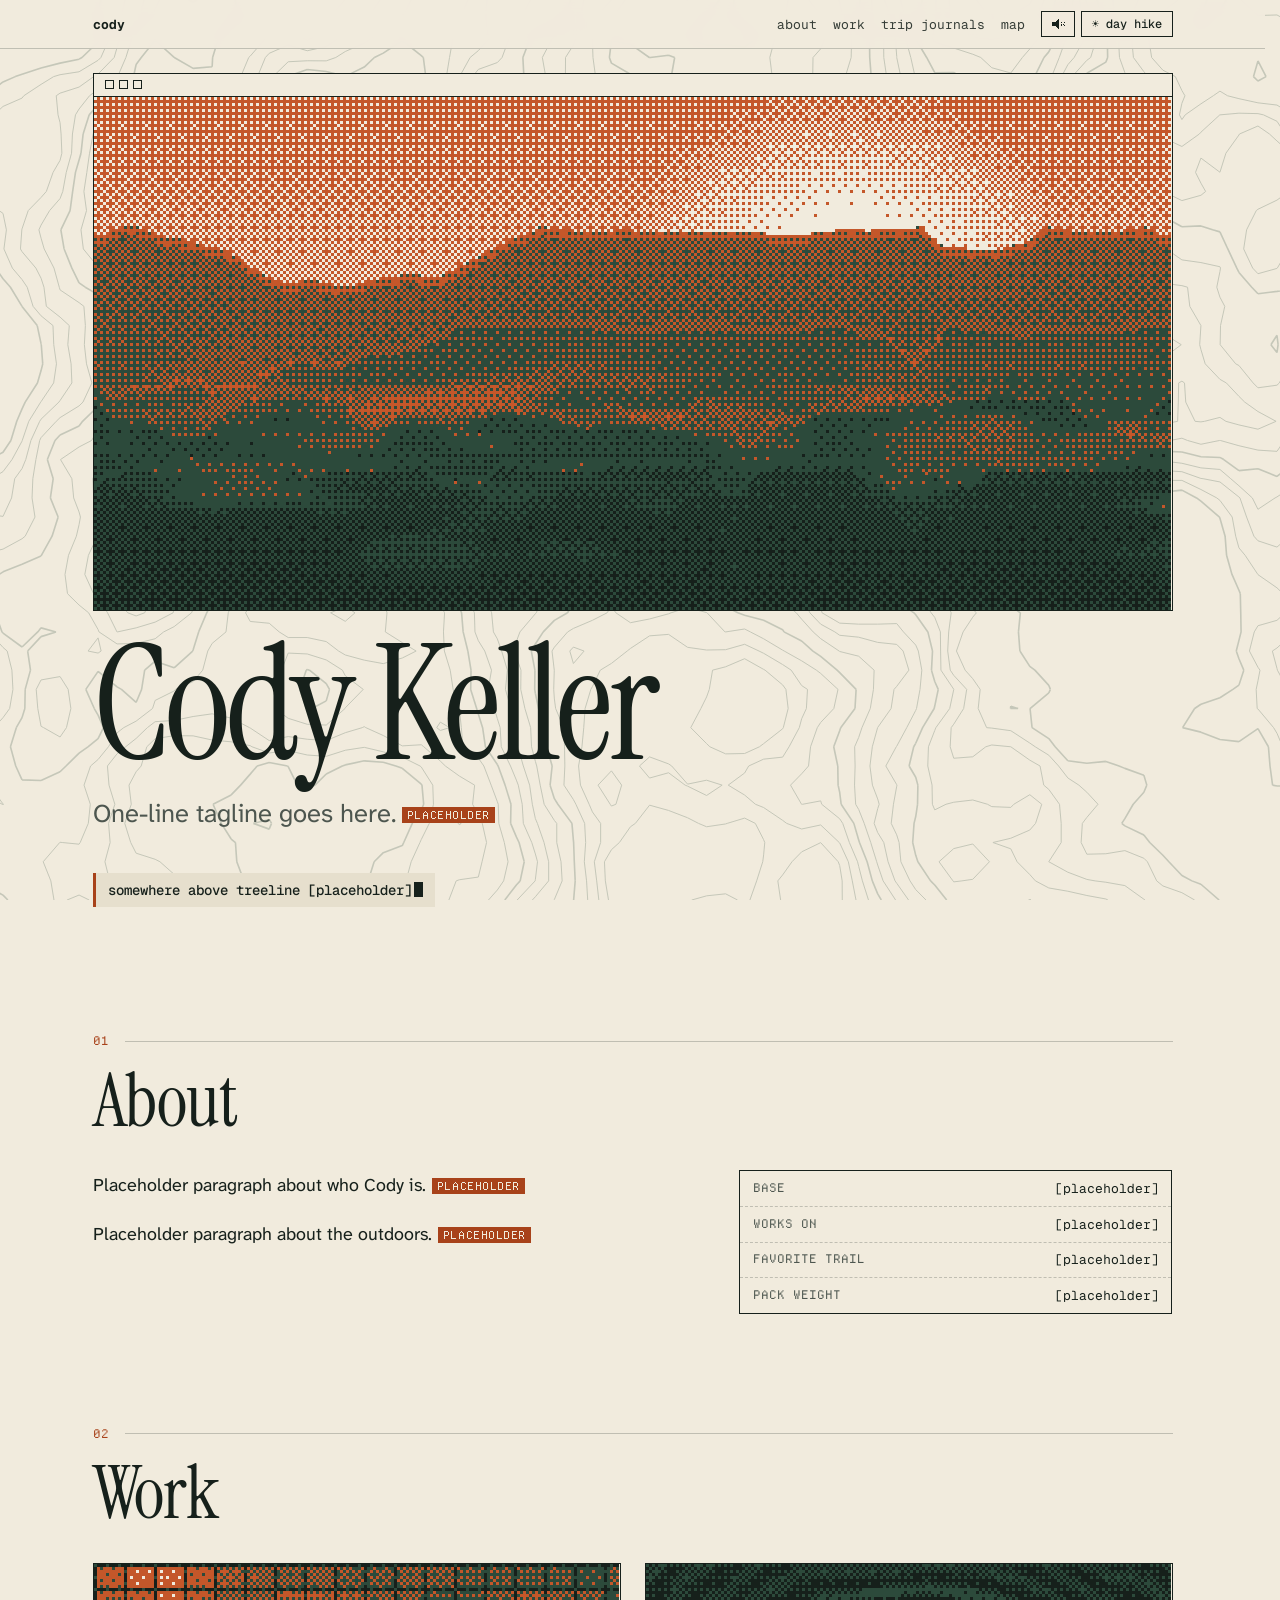
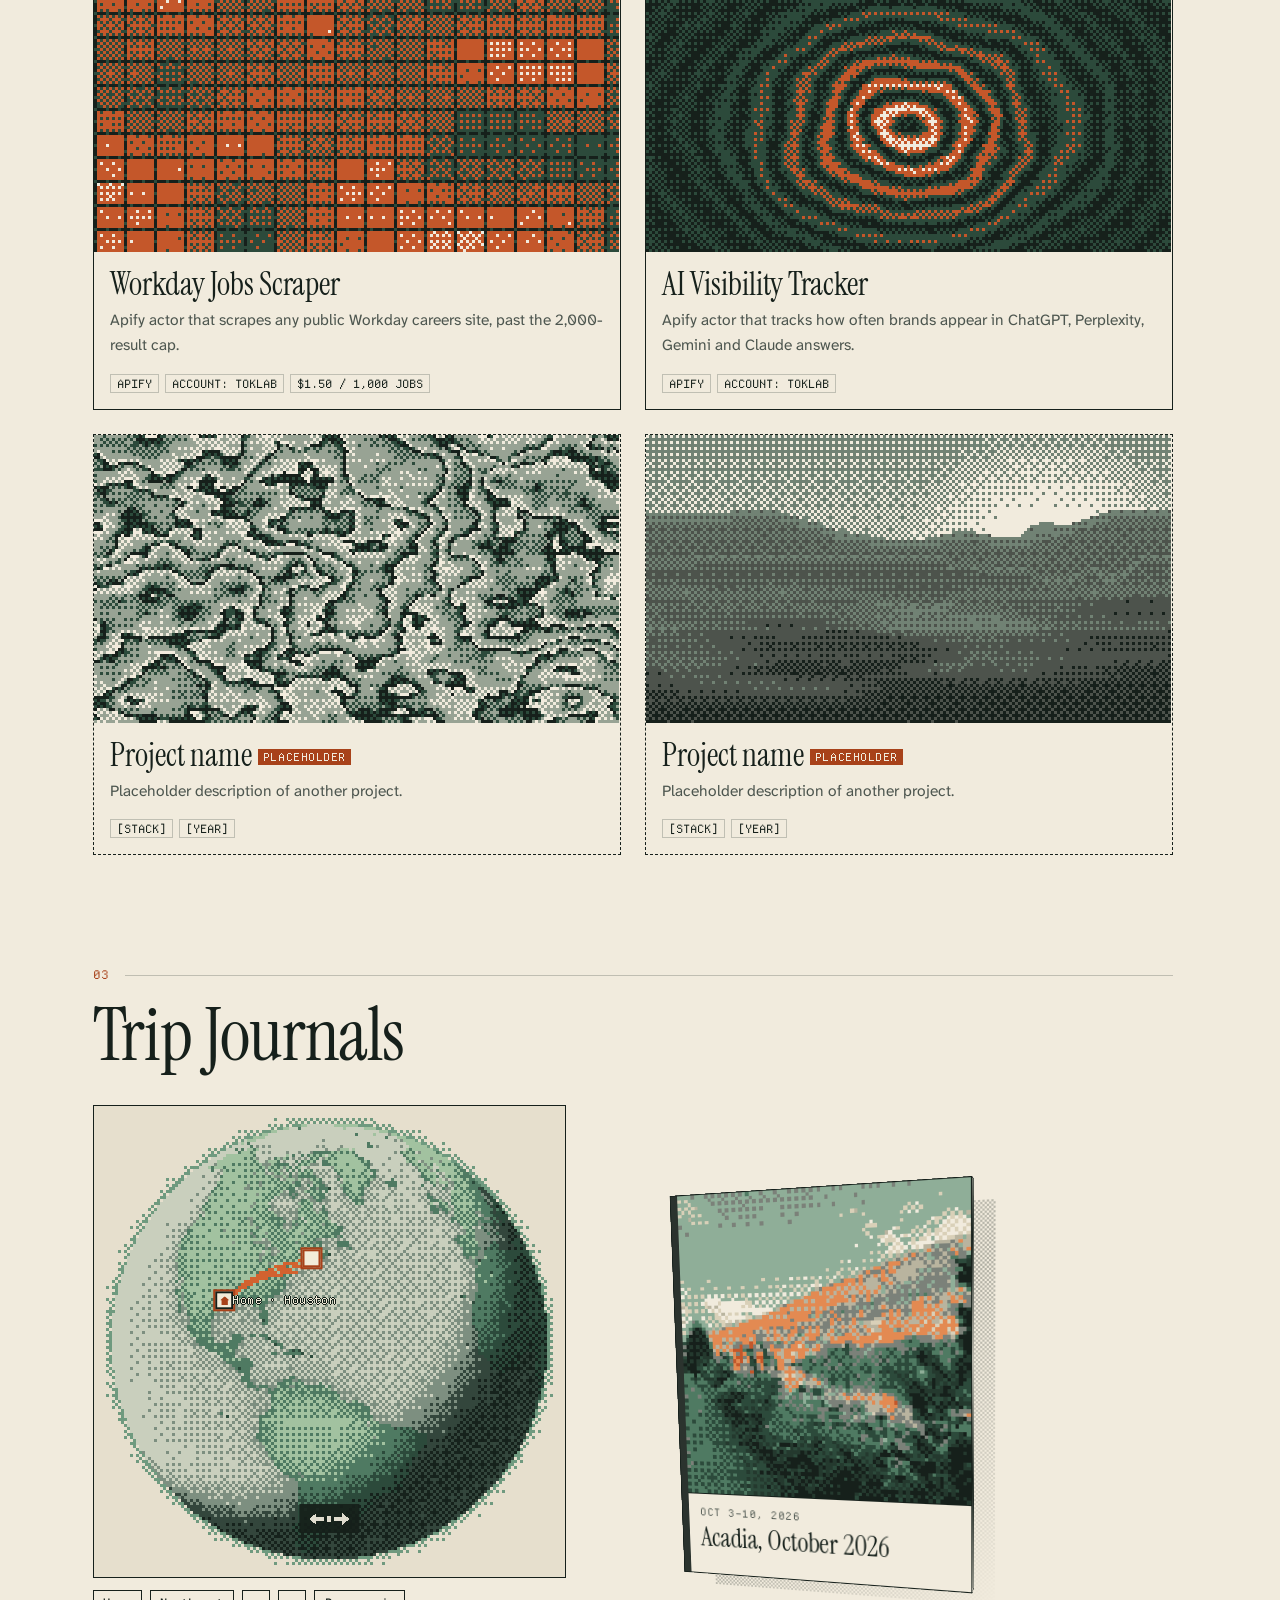
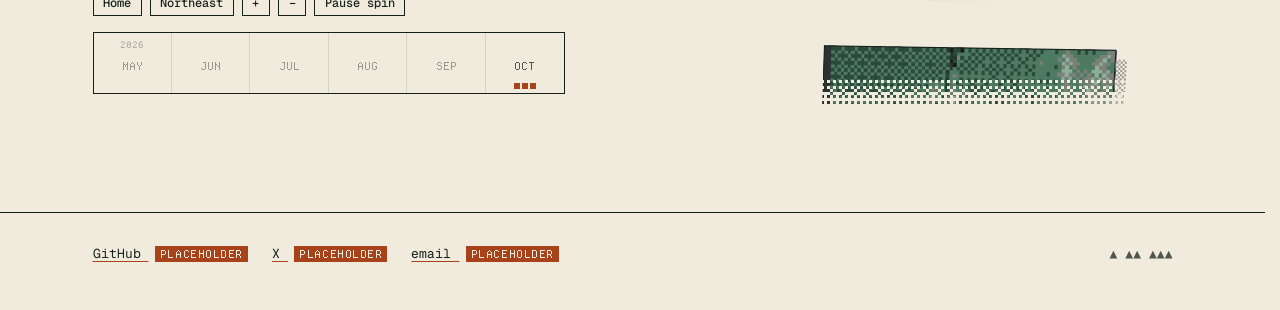
==== commit 2aa77155: "Deploy v=9a553a54" ====
--- a/index.html
+++ b/index.html
@@ -3,7 +3,7 @@
 <head>
 <meta name="robots" content="noindex,nofollow"><meta charset="utf-8"><meta name="viewport" content="width=device-width,initial-scale=1,viewport-fit=cover">
 <link rel="preload" href="assets/fonts/instrument-serif-latin-400-normal.woff2" as="font" type="font/woff2" crossorigin><link rel="preload" href="assets/fonts/atkinson-hyperlegible-next-latin-wght-normal.woff2" as="font" type="font/woff2" crossorigin>
-<link rel="stylesheet" href="styles.css?v=448a0891">
+<link rel="stylesheet" href="styles.css?v=9a553a54">
 <link rel="icon" href="data:image/svg+xml,%3Csvg xmlns=%27http://www.w3.org/2000/svg%27 viewBox=%270 0 32 32%27%3E%3Crect width=%2732%27 height=%2732%27 fill=%27%2316201b%27/%3E%3Cpath d=%27M3 26 11 10l5 8 4-6 9 14z%27 fill=%27%23c4572a%27/%3E%3C/svg%3E">
 <title>Cody Keller</title>
 <meta name="description" content="Cody Keller: portfolio and trip journals.">
@@ -99,22 +99,22 @@
     </div>
   </div>
   <ul class="shelf fade" id="shelf" tabindex="0" aria-label="Trip journals">
-    <li style="--r:-3deg;--dy:0px" data-title="Acadia, October 2026" data-date="Oct 3–10, 2026" data-stats="" data-blurb="Fall color on the carriage roads and pond trails. A bike, a few short hikes, and a lot of stopping to look." data-href="trips/acadia-2026-10/" data-photo="assets/photos/acadia-pond-cover.png?v=448a0891">
+    <li style="--r:-3deg;--dy:0px" data-title="Acadia, October 2026" data-date="Oct 3–10, 2026" data-stats="" data-blurb="Fall color on the carriage roads and pond trails. A bike, a few short hikes, and a lot of stopping to look." data-href="trips/acadia-2026-10/" data-photo="assets/photos/acadia-pond-cover.png?v=9a553a54">
       <a class="book" href="trips/acadia-2026-10/"><span class="shadow" aria-hidden="true"></span>
         <span class="f f-back" aria-hidden="true"></span><span class="f f-left" aria-hidden="true"></span><span class="f f-right" aria-hidden="true"></span><span class="f f-top" aria-hidden="true"></span><span class="f f-bottom" aria-hidden="true"></span>
-        <span class="f f-front"><picture><source media="(max-width:720px)" srcset="assets/photos/acadia-pond-cover-s.png?v=448a0891"><img class="pix" src="assets/photos/acadia-pond-cover.png?v=448a0891" width="80" height="83" alt="" loading="lazy" aria-hidden="true"></picture>
+        <span class="f f-front"><picture><source media="(max-width:720px)" srcset="assets/photos/acadia-pond-cover-s.png?v=9a553a54"><img class="pix" src="assets/photos/acadia-pond-cover.png?v=9a553a54" width="80" height="83" alt="" loading="lazy" aria-hidden="true"></picture>
           <span class="cap"><span class="dt">Oct 3–10, 2026</span><span class="ti">Acadia, October 2026</span><span class="st"></span></span></span>
       </a></li>
-    <li style="--r:2.4deg;--dy:22px" data-title="NYC, October 2026" data-date="Oct 2026" data-stats="" data-blurb="Out to the harbor for Lady Liberty, then a long afternoon at the museum." data-href="trips/nyc-2026-10/" data-photo="assets/photos/statue-of-liberty-cover.png?v=448a0891">
+    <li style="--r:2.4deg;--dy:22px" data-title="NYC, October 2026" data-date="Oct 2026" data-stats="" data-blurb="Out to the harbor for Lady Liberty, then a long afternoon at the museum." data-href="trips/nyc-2026-10/" data-photo="assets/photos/statue-of-liberty-cover.png?v=9a553a54">
       <a class="book" href="trips/nyc-2026-10/"><span class="shadow" aria-hidden="true"></span>
         <span class="f f-back" aria-hidden="true"></span><span class="f f-left" aria-hidden="true"></span><span class="f f-right" aria-hidden="true"></span><span class="f f-top" aria-hidden="true"></span><span class="f f-bottom" aria-hidden="true"></span>
-        <span class="f f-front"><picture><source media="(max-width:720px)" srcset="assets/photos/statue-of-liberty-cover-s.png?v=448a0891"><img class="pix" src="assets/photos/statue-of-liberty-cover.png?v=448a0891" width="80" height="83" alt="" loading="lazy" aria-hidden="true"></picture>
+        <span class="f f-front"><picture><source media="(max-width:720px)" srcset="assets/photos/statue-of-liberty-cover-s.png?v=9a553a54"><img class="pix" src="assets/photos/statue-of-liberty-cover.png?v=9a553a54" width="80" height="83" alt="" loading="lazy" aria-hidden="true"></picture>
           <span class="cap"><span class="dt">Oct 2026</span><span class="ti">NYC, October 2026</span><span class="st"></span></span></span>
       </a></li>
-    <li style="--r:-1.4deg;--dy:-8px" data-title="The Met, armor hall" data-date="Oct 2026" data-stats="" data-blurb="A suit of armor behind glass, big enough to make you rethink the Middle Ages. A short stop on the NYC leg." data-href="trips/met-armor-2026-10/" data-photo="assets/photos/met-armor-cover.png?v=448a0891">
+    <li style="--r:-1.4deg;--dy:-8px" data-title="The Met, armor hall" data-date="Oct 2026" data-stats="" data-blurb="A suit of armor behind glass, big enough to make you rethink the Middle Ages. A short stop on the NYC leg." data-href="trips/met-armor-2026-10/" data-photo="assets/photos/met-armor-cover.png?v=9a553a54">
       <a class="book" href="trips/met-armor-2026-10/"><span class="shadow" aria-hidden="true"></span>
         <span class="f f-back" aria-hidden="true"></span><span class="f f-left" aria-hidden="true"></span><span class="f f-right" aria-hidden="true"></span><span class="f f-top" aria-hidden="true"></span><span class="f f-bottom" aria-hidden="true"></span>
-        <span class="f f-front"><picture><source media="(max-width:720px)" srcset="assets/photos/met-armor-cover-s.png?v=448a0891"><img class="pix" src="assets/photos/met-armor-cover.png?v=448a0891" width="80" height="83" alt="" loading="lazy" aria-hidden="true"></picture>
+        <span class="f f-front"><picture><source media="(max-width:720px)" srcset="assets/photos/met-armor-cover-s.png?v=9a553a54"><img class="pix" src="assets/photos/met-armor-cover.png?v=9a553a54" width="80" height="83" alt="" loading="lazy" aria-hidden="true"></picture>
           <span class="cap"><span class="dt">Oct 2026</span><span class="ti">The Met, armor hall</span><span class="st"></span></span></span>
       </a></li>
   </ul>
@@ -131,5 +131,5 @@
     <button class="btn rd-close" type="button" data-close>close ✕ <span class="sr">(Esc)</span></button>
   </div>
 </div>
-<script src="main.js?v=448a0891"></script>
+<script src="main.js?v=9a553a54"></script>
 </body></html>
--- a/styles.css
+++ b/styles.css
@@ -92,9 +92,6 @@
 .book:focus-visible{outline:2px solid var(--accent);outline-offset:8px}
 .f{position:absolute;display:block}
 .f-front{position:relative;transform:translateZ(7px);background:var(--bg);border:1px solid var(--ink)}
-.f-front::after{content:"";position:absolute;inset:0;pointer-events:none;
-  background:url(assets/dither-h.png?v=448a0891) left top/calc(8*var(--dp)) calc(8*var(--dp)) repeat-y,url(assets/dither-v.png?v=448a0891) left bottom/calc(8*var(--dp)) calc(8*var(--dp)) repeat-x;image-rendering:pixelated;opacity:.6;
-}
 .f-front::before{content:"";position:absolute;left:0;top:0;bottom:0;width:7px;background:var(--ink);opacity:.9;z-index:1}
 .f-back{inset:0;transform:translateZ(-7px) rotateY(180deg);background:var(--ink)}
 .f-right{top:0;bottom:0;right:-7px;width:14px;transform:rotateY(90deg);background:repeating-linear-gradient(to right,var(--bg) 0 1px,var(--ink) 1px 2px);border-top:1px solid var(--ink);border-bottom:1px solid var(--ink)}
@@ -143,7 +140,7 @@
   -webkit-mask-image:linear-gradient(135deg,transparent 5%,#000 50%,transparent 100%);mask-image:linear-gradient(135deg,transparent 5%,#000 50%,transparent 100%)}
 .rd-book.up .rd-shadow{opacity:.42;transform:translateZ(-30px) translate(10px,16px) scale(1.05)}
 .rd-page,.rd-leaf,.rd-cover{position:absolute;inset:0;transform-origin:left center}
-.paper{background:var(--bg) url(assets/dither-paper.png?v=448a0891) 0 0/calc(16*var(--dp)) calc(16*var(--dp));border:1px solid var(--ink)}
+.paper{background:var(--bg) url(assets/dither-paper.png?v=9a553a54) 0 0/calc(16*var(--dp)) calc(16*var(--dp));border:1px solid var(--ink)}
 .rd-page{padding:1.6rem 1.4rem 1.4rem 1.9rem;display:flex;flex-direction:column;pointer-events:auto;overflow:hidden}
 .rd-page::before{content:"";position:absolute;left:0;top:0;bottom:0;width:7px;background:var(--ink)}
 .rd-page .eyebrow{margin-bottom:.9rem}.rd-page .eyebrow::after{display:none}
@@ -155,7 +152,6 @@
 .rd-leaf{transform-style:preserve-3d;transform:translateZ(calc((6 - var(--k))*.6px)) rotateY(0deg);transition:transform .5s cubic-bezier(.45,.05,.3,1);transition-delay:calc((5 - var(--k))*.04s)}
 .rd-leaf>i{position:absolute;inset:0;backface-visibility:hidden;-webkit-backface-visibility:hidden}
 .rd-leaf>i.bk{transform:rotateY(180deg)}
-.rd-leaf>i::after{content:"";position:absolute;inset:0;background:url(assets/dither-h.png?v=448a0891) right top/calc(8*var(--dp)) calc(8*var(--dp)) repeat-y;transform:scaleX(-1);opacity:.45}
 .rd-book.open .rd-leaf{transform:translateZ(calc((6 - var(--k))*.6px)) rotateY(calc(-176deg + var(--k)*1.2deg));transition-delay:calc(.28s + var(--k)*.075s)}
 .rd-cover{transform-style:preserve-3d;transform:translateZ(5px) rotateY(0deg);transition:transform .7s cubic-bezier(.5,0,.2,1)}
 .rd-book.open .rd-cover{transform:translateZ(5px) rotateY(-180deg);transition-duration:.85s}
@@ -164,7 +160,7 @@
 .rd-cover>i.fr::before{content:"";position:absolute;left:0;top:0;bottom:0;width:8px;background:var(--ink);z-index:1}
 .rd-cover>i.fr canvas,.rd-cover>i.fr img.pix{margin-left:8px;border-bottom:1px solid var(--ink)}
 .rd-cover>i.fr .cap{padding-left:1.4rem}
-.rd-cover>i.bk{transform:rotateY(180deg);background:var(--bg2) url(assets/dither-paper.png?v=448a0891) 0 0/calc(16*var(--dp)) calc(16*var(--dp));border:1px solid var(--ink);font:11px/1.6 var(--pixel);text-transform:uppercase;padding:1.5rem;color:var(--muted);letter-spacing:.06em}
+.rd-cover>i.bk{transform:rotateY(180deg);background:var(--bg2) url(assets/dither-paper.png?v=9a553a54) 0 0/calc(16*var(--dp)) calc(16*var(--dp));border:1px solid var(--ink);font:11px/1.6 var(--pixel);text-transform:uppercase;padding:1.5rem;color:var(--muted);letter-spacing:.06em}
 .rd-close{position:absolute;top:1rem;right:1rem;pointer-events:auto;background:var(--bg)}
 @media(max-width:720px){.rd-book{--shift:0px;--W:min(340px,88vw);--H:calc(var(--W)*1.5)}.rd-close{top:.6rem;right:.6rem}
   .rd-page{padding:1.6rem 1.3rem 1.4rem 1.7rem}.rd-page p{font-size:16.5px}.rd-page .stats2{flex-wrap:wrap;gap:.3rem 1rem;font-size:12.5px}
@@ -426,7 +422,7 @@
 .atlas .shelf>li{flex:none;width:min(100%,290px);margin:0 0 0 6%}
 .atlas .shelf>li:nth-child(even){margin:0 6% 0 auto}
 /* ordered-Bayer dither fade on the scroller edges (baked masks from tools/make_fade.py; union of 3 layers, so no mask-composite needed) */
-.fade{--s:linear-gradient(#000,#000);--ft:url(assets/dither-ft.png?v=448a0891);--fb:url(assets/dither-fb.png?v=448a0891);--F:calc(16*var(--dp));--m1:var(--ft);--m3:var(--fb);
+.fade{--s:linear-gradient(#000,#000);--ft:url(assets/dither-ft.png?v=9a553a54);--fb:url(assets/dither-fb.png?v=9a553a54);--F:calc(16*var(--dp));--m1:var(--ft);--m3:var(--fb);
   -webkit-mask-image:var(--m1),var(--s),var(--m3);mask-image:var(--m1),var(--s),var(--m3);
   -webkit-mask-size:calc(8*var(--dp)) var(--F),100% calc(100% - 2*var(--F)),calc(8*var(--dp)) var(--F);mask-size:calc(8*var(--dp)) var(--F),100% calc(100% - 2*var(--F)),calc(8*var(--dp)) var(--F);
   -webkit-mask-position:0 0,0 var(--F),0 100%;mask-position:0 0,0 var(--F),0 100%;
@@ -448,7 +444,7 @@
   .atlas .shelf>li,.atlas .shelf>li:nth-child(even){width:min(62vw,250px);margin:0 1.6rem 0 0}
   .atlas-map .gside{order:3;margin-top:1.2rem}
   .atlas-map .gl{display:block}
-  .fade{--ft:url(assets/dither-flm.png?v=448a0891);--fb:url(assets/dither-frm.png?v=448a0891);
+  .fade{--ft:url(assets/dither-flm.png?v=9a553a54);--fb:url(assets/dither-frm.png?v=9a553a54);
     -webkit-mask-size:var(--F) calc(8*var(--dp)),calc(100% - 2*var(--F)) 100%,var(--F) calc(8*var(--dp));mask-size:var(--F) calc(8*var(--dp)),calc(100% - 2*var(--F)) 100%,var(--F) calc(8*var(--dp));
     -webkit-mask-position:0 0,var(--F) 0,100% 0;mask-position:0 0,var(--F) 0,100% 0;
     -webkit-mask-repeat:repeat-y,no-repeat,repeat-y;mask-repeat:repeat-y,no-repeat,repeat-y}
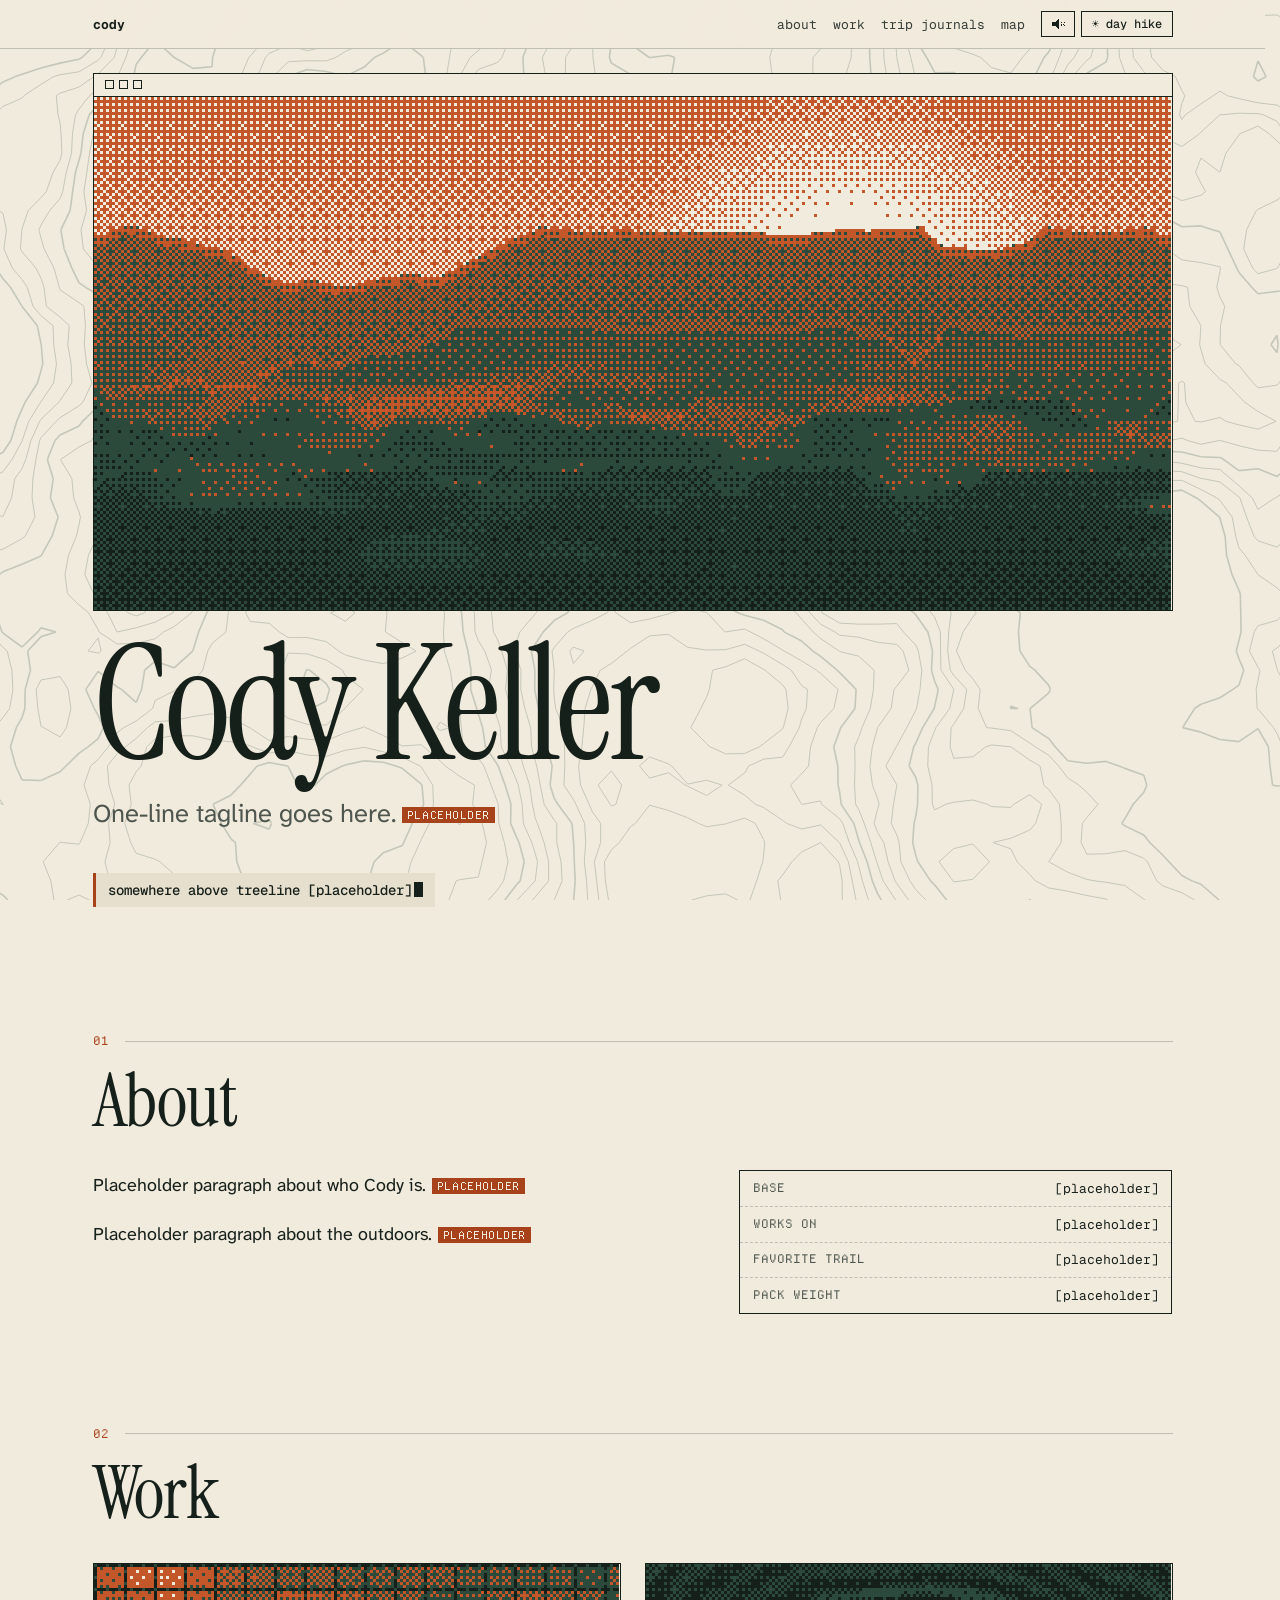
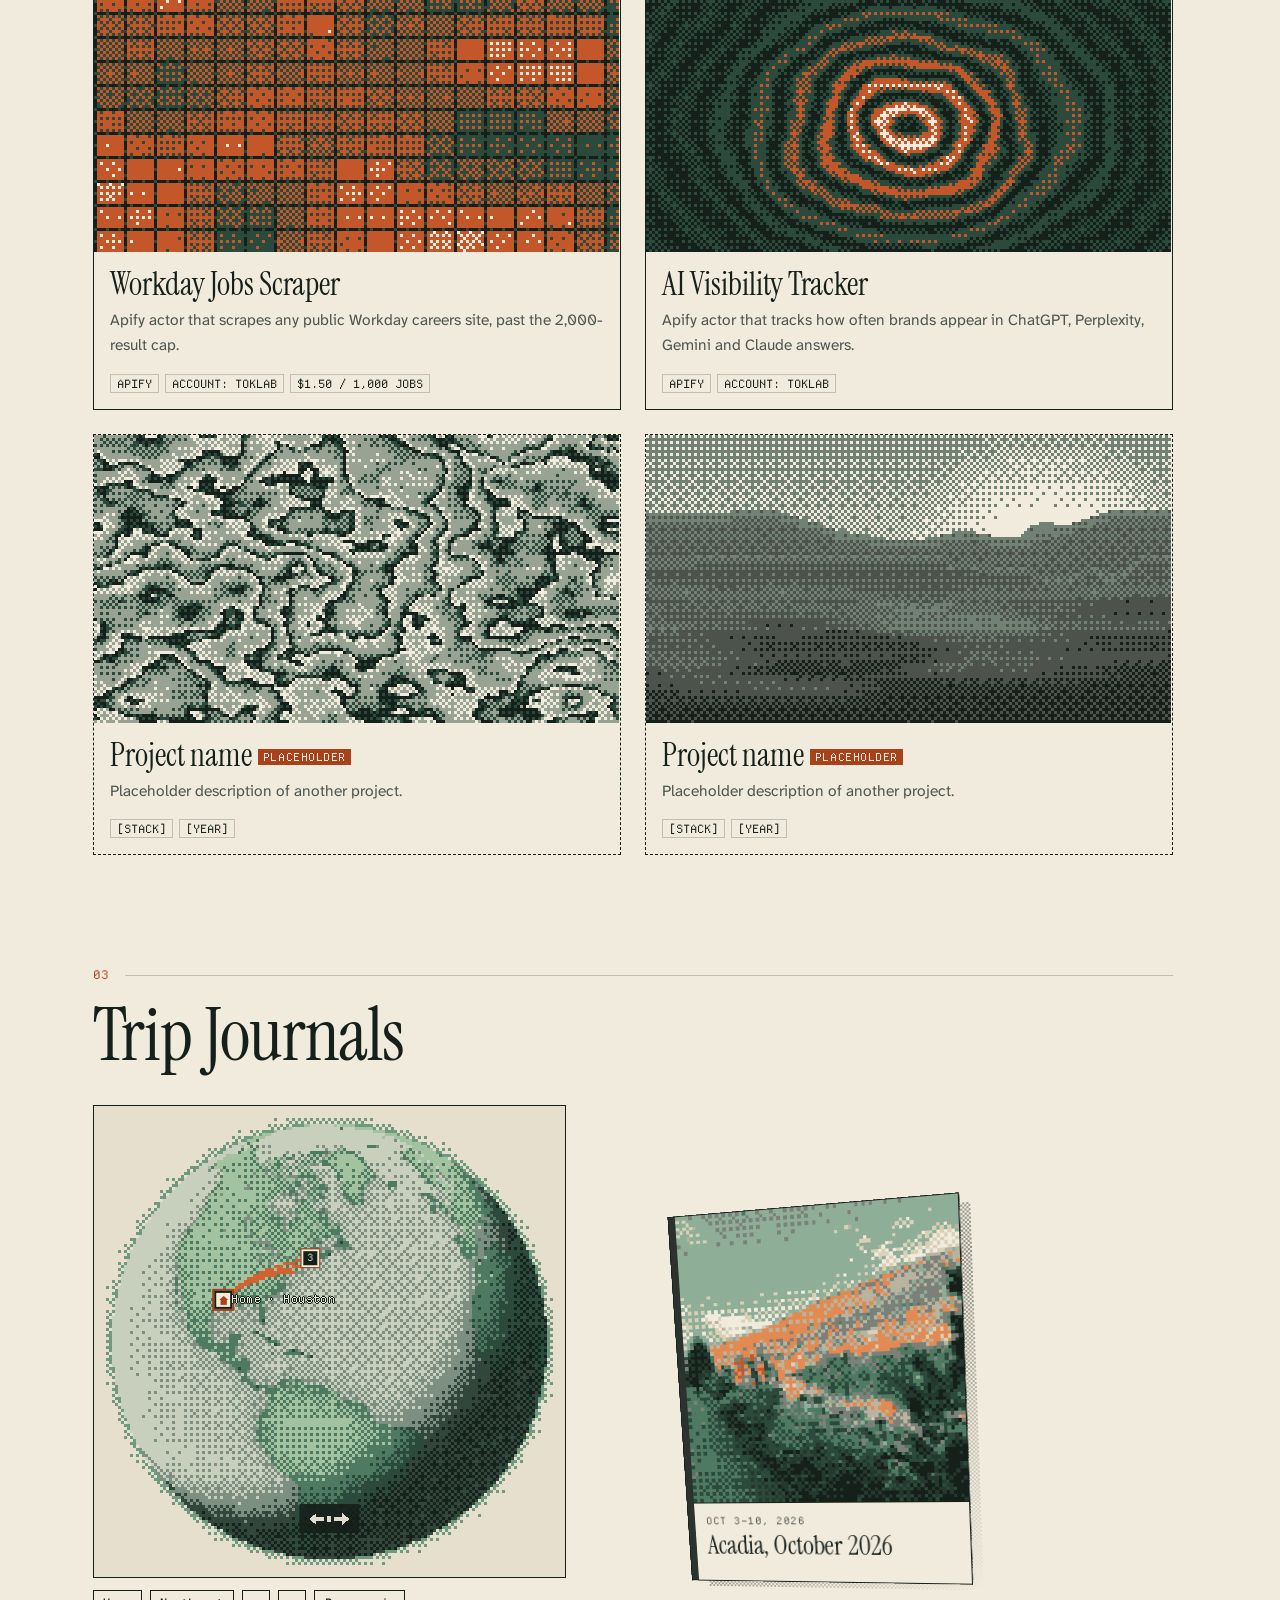
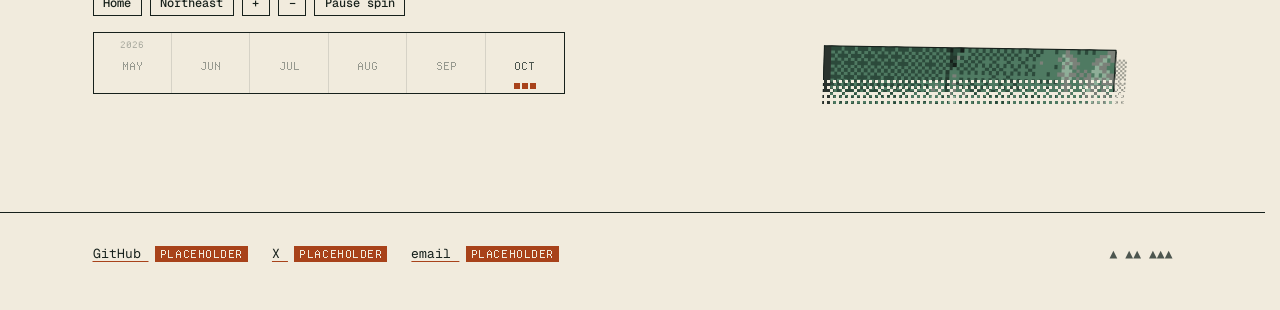
==== commit 00b246c1: "Deploy v=cb5ccc66" ====
--- a/index.html
+++ b/index.html
@@ -3,7 +3,7 @@
 <head>
 <meta name="robots" content="noindex,nofollow"><meta charset="utf-8"><meta name="viewport" content="width=device-width,initial-scale=1,viewport-fit=cover">
 <link rel="preload" href="assets/fonts/instrument-serif-latin-400-normal.woff2" as="font" type="font/woff2" crossorigin><link rel="preload" href="assets/fonts/atkinson-hyperlegible-next-latin-wght-normal.woff2" as="font" type="font/woff2" crossorigin>
-<link rel="stylesheet" href="styles.css?v=9a553a54">
+<link rel="stylesheet" href="styles.css?v=cb5ccc66">
 <link rel="icon" href="data:image/svg+xml,%3Csvg xmlns=%27http://www.w3.org/2000/svg%27 viewBox=%270 0 32 32%27%3E%3Crect width=%2732%27 height=%2732%27 fill=%27%2316201b%27/%3E%3Cpath d=%27M3 26 11 10l5 8 4-6 9 14z%27 fill=%27%23c4572a%27/%3E%3C/svg%3E">
 <title>Cody Keller</title>
 <meta name="description" content="Cody Keller: portfolio and trip journals.">
@@ -99,22 +99,22 @@
     </div>
   </div>
   <ul class="shelf fade" id="shelf" tabindex="0" aria-label="Trip journals">
-    <li style="--r:-3deg;--dy:0px" data-title="Acadia, October 2026" data-date="Oct 3–10, 2026" data-stats="" data-blurb="Fall color on the carriage roads and pond trails. A bike, a few short hikes, and a lot of stopping to look." data-href="trips/acadia-2026-10/" data-photo="assets/photos/acadia-pond-cover.png?v=9a553a54">
+    <li style="--r:-3deg;--dy:0px" data-title="Acadia, October 2026" data-date="Oct 3–10, 2026" data-stats="" data-blurb="Fall color on the carriage roads and pond trails. A bike, a few short hikes, and a lot of stopping to look." data-href="trips/acadia-2026-10/" data-photo="assets/photos/acadia-pond-cover.png?v=cb5ccc66">
       <a class="book" href="trips/acadia-2026-10/"><span class="shadow" aria-hidden="true"></span>
         <span class="f f-back" aria-hidden="true"></span><span class="f f-left" aria-hidden="true"></span><span class="f f-right" aria-hidden="true"></span><span class="f f-top" aria-hidden="true"></span><span class="f f-bottom" aria-hidden="true"></span>
-        <span class="f f-front"><picture><source media="(max-width:720px)" srcset="assets/photos/acadia-pond-cover-s.png?v=9a553a54"><img class="pix" src="assets/photos/acadia-pond-cover.png?v=9a553a54" width="80" height="83" alt="" loading="lazy" aria-hidden="true"></picture>
+        <span class="f f-front"><picture><source media="(max-width:720px)" srcset="assets/photos/acadia-pond-cover-s.png?v=cb5ccc66"><img class="pix" src="assets/photos/acadia-pond-cover.png?v=cb5ccc66" width="80" height="83" alt="" loading="lazy" aria-hidden="true"></picture>
           <span class="cap"><span class="dt">Oct 3–10, 2026</span><span class="ti">Acadia, October 2026</span><span class="st"></span></span></span>
       </a></li>
-    <li style="--r:2.4deg;--dy:22px" data-title="NYC, October 2026" data-date="Oct 2026" data-stats="" data-blurb="Out to the harbor for Lady Liberty, then a long afternoon at the museum." data-href="trips/nyc-2026-10/" data-photo="assets/photos/statue-of-liberty-cover.png?v=9a553a54">
+    <li style="--r:2.4deg;--dy:22px" data-title="NYC, October 2026" data-date="Oct 2026" data-stats="" data-blurb="Out to the harbor for Lady Liberty, then a long afternoon at the museum." data-href="trips/nyc-2026-10/" data-photo="assets/photos/statue-of-liberty-cover.png?v=cb5ccc66">
       <a class="book" href="trips/nyc-2026-10/"><span class="shadow" aria-hidden="true"></span>
         <span class="f f-back" aria-hidden="true"></span><span class="f f-left" aria-hidden="true"></span><span class="f f-right" aria-hidden="true"></span><span class="f f-top" aria-hidden="true"></span><span class="f f-bottom" aria-hidden="true"></span>
-        <span class="f f-front"><picture><source media="(max-width:720px)" srcset="assets/photos/statue-of-liberty-cover-s.png?v=9a553a54"><img class="pix" src="assets/photos/statue-of-liberty-cover.png?v=9a553a54" width="80" height="83" alt="" loading="lazy" aria-hidden="true"></picture>
+        <span class="f f-front"><picture><source media="(max-width:720px)" srcset="assets/photos/statue-of-liberty-cover-s.png?v=cb5ccc66"><img class="pix" src="assets/photos/statue-of-liberty-cover.png?v=cb5ccc66" width="80" height="83" alt="" loading="lazy" aria-hidden="true"></picture>
           <span class="cap"><span class="dt">Oct 2026</span><span class="ti">NYC, October 2026</span><span class="st"></span></span></span>
       </a></li>
-    <li style="--r:-1.4deg;--dy:-8px" data-title="The Met, armor hall" data-date="Oct 2026" data-stats="" data-blurb="A suit of armor behind glass, big enough to make you rethink the Middle Ages. A short stop on the NYC leg." data-href="trips/met-armor-2026-10/" data-photo="assets/photos/met-armor-cover.png?v=9a553a54">
+    <li style="--r:-1.4deg;--dy:-8px" data-title="The Met, armor hall" data-date="Oct 2026" data-stats="" data-blurb="A suit of armor behind glass, big enough to make you rethink the Middle Ages. A short stop on the NYC leg." data-href="trips/met-armor-2026-10/" data-photo="assets/photos/met-armor-cover.png?v=cb5ccc66">
       <a class="book" href="trips/met-armor-2026-10/"><span class="shadow" aria-hidden="true"></span>
         <span class="f f-back" aria-hidden="true"></span><span class="f f-left" aria-hidden="true"></span><span class="f f-right" aria-hidden="true"></span><span class="f f-top" aria-hidden="true"></span><span class="f f-bottom" aria-hidden="true"></span>
-        <span class="f f-front"><picture><source media="(max-width:720px)" srcset="assets/photos/met-armor-cover-s.png?v=9a553a54"><img class="pix" src="assets/photos/met-armor-cover.png?v=9a553a54" width="80" height="83" alt="" loading="lazy" aria-hidden="true"></picture>
+        <span class="f f-front"><picture><source media="(max-width:720px)" srcset="assets/photos/met-armor-cover-s.png?v=cb5ccc66"><img class="pix" src="assets/photos/met-armor-cover.png?v=cb5ccc66" width="80" height="83" alt="" loading="lazy" aria-hidden="true"></picture>
           <span class="cap"><span class="dt">Oct 2026</span><span class="ti">The Met, armor hall</span><span class="st"></span></span></span>
       </a></li>
   </ul>
@@ -131,5 +131,5 @@
     <button class="btn rd-close" type="button" data-close>close ✕ <span class="sr">(Esc)</span></button>
   </div>
 </div>
-<script src="main.js?v=9a553a54"></script>
+<script src="main.js?v=cb5ccc66"></script>
 </body></html>
--- a/styles.css
+++ b/styles.css
@@ -140,7 +140,7 @@
   -webkit-mask-image:linear-gradient(135deg,transparent 5%,#000 50%,transparent 100%);mask-image:linear-gradient(135deg,transparent 5%,#000 50%,transparent 100%)}
 .rd-book.up .rd-shadow{opacity:.42;transform:translateZ(-30px) translate(10px,16px) scale(1.05)}
 .rd-page,.rd-leaf,.rd-cover{position:absolute;inset:0;transform-origin:left center}
-.paper{background:var(--bg) url(assets/dither-paper.png?v=9a553a54) 0 0/calc(16*var(--dp)) calc(16*var(--dp));border:1px solid var(--ink)}
+.paper{background:var(--bg) url(assets/dither-paper.png?v=cb5ccc66) 0 0/calc(16*var(--dp)) calc(16*var(--dp));border:1px solid var(--ink)}
 .rd-page{padding:1.6rem 1.4rem 1.4rem 1.9rem;display:flex;flex-direction:column;pointer-events:auto;overflow:hidden}
 .rd-page::before{content:"";position:absolute;left:0;top:0;bottom:0;width:7px;background:var(--ink)}
 .rd-page .eyebrow{margin-bottom:.9rem}.rd-page .eyebrow::after{display:none}
@@ -160,7 +160,11 @@
 .rd-cover>i.fr::before{content:"";position:absolute;left:0;top:0;bottom:0;width:8px;background:var(--ink);z-index:1}
 .rd-cover>i.fr canvas,.rd-cover>i.fr img.pix{margin-left:8px;border-bottom:1px solid var(--ink)}
 .rd-cover>i.fr .cap{padding-left:1.4rem}
-.rd-cover>i.bk{transform:rotateY(180deg);background:var(--bg2) url(assets/dither-paper.png?v=9a553a54) 0 0/calc(16*var(--dp)) calc(16*var(--dp));border:1px solid var(--ink);font:11px/1.6 var(--pixel);text-transform:uppercase;padding:1.5rem;color:var(--muted);letter-spacing:.06em}
+.rd-cover>i.fr.copy{border:0;background:none}.rd-cover>i.fr.copy::before{display:none}
+.rd-face{position:absolute;left:0;top:0;display:block;transform-origin:0 0;background:var(--bg);border:1px solid var(--ink);box-sizing:border-box;color:var(--ink)}
+.rd-face::before{content:"";position:absolute;left:0;top:0;bottom:0;width:7px;background:var(--ink);opacity:.9;z-index:1}
+.rd-face img.pix,.rd-face canvas{border-bottom:1px solid var(--ink);margin-left:7px;width:calc(100% - 7px);box-sizing:border-box;display:block}
+.rd-cover>i.bk{transform:rotateY(180deg);background:var(--bg2) url(assets/dither-paper.png?v=cb5ccc66) 0 0/calc(16*var(--dp)) calc(16*var(--dp));border:1px solid var(--ink);font:11px/1.6 var(--pixel);text-transform:uppercase;padding:1.5rem;color:var(--muted);letter-spacing:.06em}
 .rd-close{position:absolute;top:1rem;right:1rem;pointer-events:auto;background:var(--bg)}
 @media(max-width:720px){.rd-book{--shift:0px;--W:min(340px,88vw);--H:calc(var(--W)*1.5)}.rd-close{top:.6rem;right:.6rem}
   .rd-page{padding:1.6rem 1.3rem 1.4rem 1.7rem}.rd-page p{font-size:16.5px}.rd-page .stats2{flex-wrap:wrap;gap:.3rem 1rem;font-size:12.5px}
@@ -389,7 +393,7 @@
 .ph-btn{box-sizing:content-box;width:calc(var(--gw)*var(--dp));max-width:100%}
 .ph-btn img.d{width:100%}
 @media(max-width:720px){.gallery{justify-items:center}.gallery figcaption{align-self:start}figure.photo{max-width:100%}}
-.f-front picture{display:block}
+.f-front picture,.rd-face picture{display:block}
 
 /* visual affordances instead of captions */
 .gstrip{height:30px;line-height:0}
@@ -422,7 +426,7 @@
 .atlas .shelf>li{flex:none;width:min(100%,290px);margin:0 0 0 6%}
 .atlas .shelf>li:nth-child(even){margin:0 6% 0 auto}
 /* ordered-Bayer dither fade on the scroller edges (baked masks from tools/make_fade.py; union of 3 layers, so no mask-composite needed) */
-.fade{--s:linear-gradient(#000,#000);--ft:url(assets/dither-ft.png?v=9a553a54);--fb:url(assets/dither-fb.png?v=9a553a54);--F:calc(16*var(--dp));--m1:var(--ft);--m3:var(--fb);
+.fade{--s:linear-gradient(#000,#000);--ft:url(assets/dither-ft.png?v=cb5ccc66);--fb:url(assets/dither-fb.png?v=cb5ccc66);--F:calc(16*var(--dp));--m1:var(--ft);--m3:var(--fb);
   -webkit-mask-image:var(--m1),var(--s),var(--m3);mask-image:var(--m1),var(--s),var(--m3);
   -webkit-mask-size:calc(8*var(--dp)) var(--F),100% calc(100% - 2*var(--F)),calc(8*var(--dp)) var(--F);mask-size:calc(8*var(--dp)) var(--F),100% calc(100% - 2*var(--F)),calc(8*var(--dp)) var(--F);
   -webkit-mask-position:0 0,0 var(--F),0 100%;mask-position:0 0,0 var(--F),0 100%;
@@ -444,7 +448,7 @@
   .atlas .shelf>li,.atlas .shelf>li:nth-child(even){width:min(62vw,250px);margin:0 1.6rem 0 0}
   .atlas-map .gside{order:3;margin-top:1.2rem}
   .atlas-map .gl{display:block}
-  .fade{--ft:url(assets/dither-flm.png?v=9a553a54);--fb:url(assets/dither-frm.png?v=9a553a54);
+  .fade{--ft:url(assets/dither-flm.png?v=cb5ccc66);--fb:url(assets/dither-frm.png?v=cb5ccc66);
     -webkit-mask-size:var(--F) calc(8*var(--dp)),calc(100% - 2*var(--F)) 100%,var(--F) calc(8*var(--dp));mask-size:var(--F) calc(8*var(--dp)),calc(100% - 2*var(--F)) 100%,var(--F) calc(8*var(--dp));
     -webkit-mask-position:0 0,var(--F) 0,100% 0;mask-position:0 0,var(--F) 0,100% 0;
     -webkit-mask-repeat:repeat-y,no-repeat,repeat-y;mask-repeat:repeat-y,no-repeat,repeat-y}
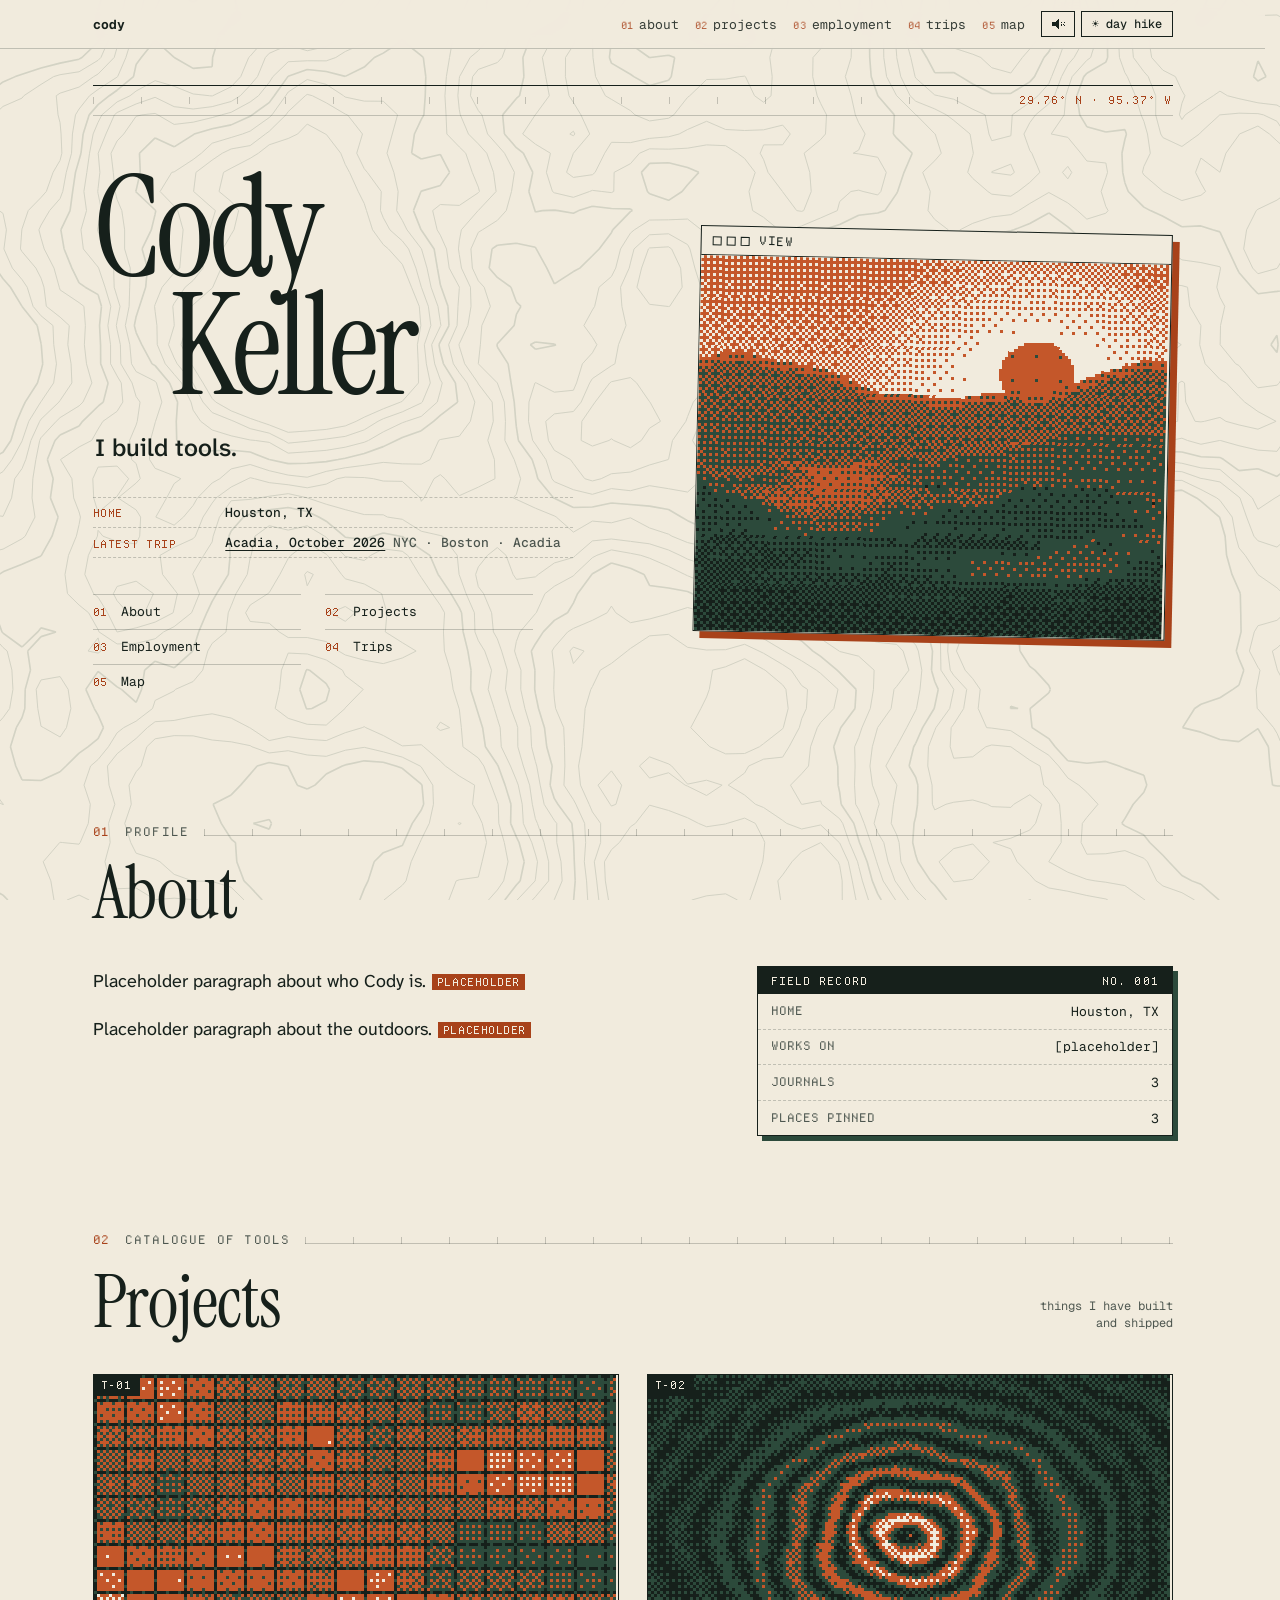
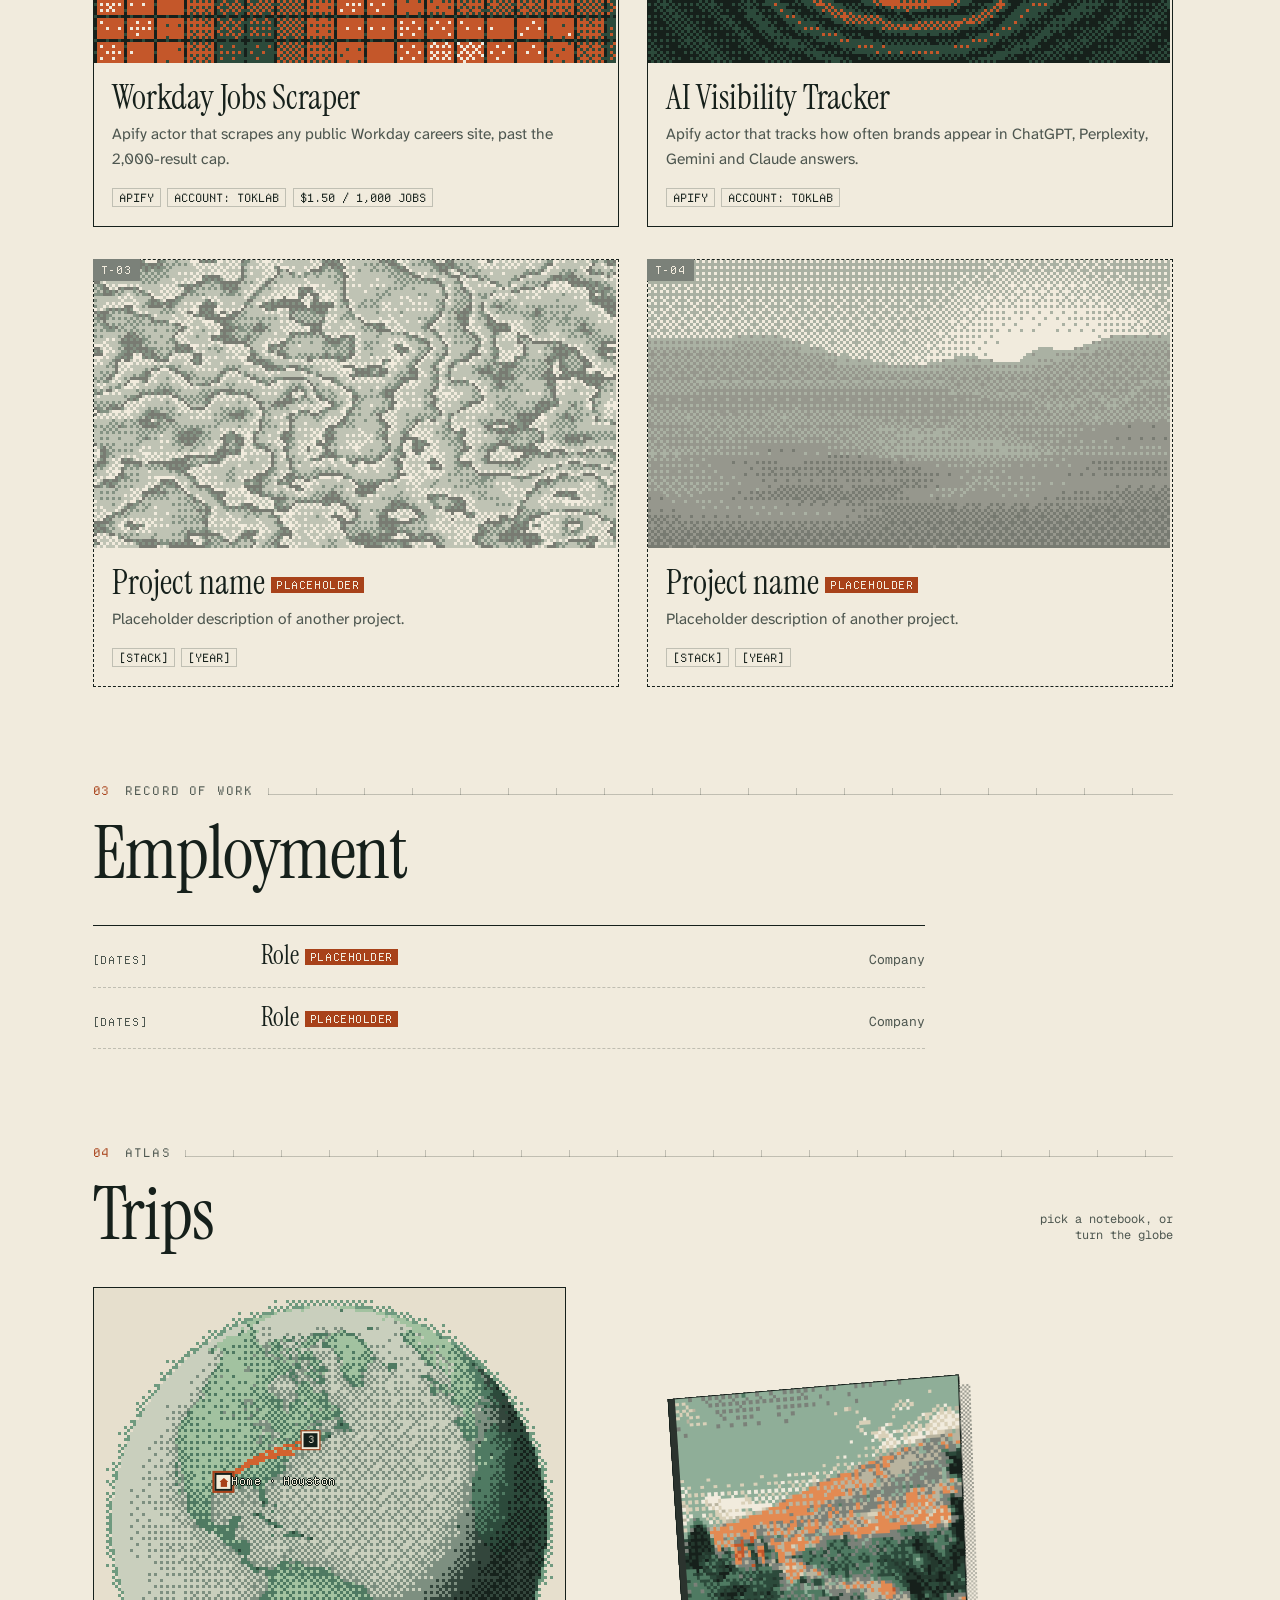
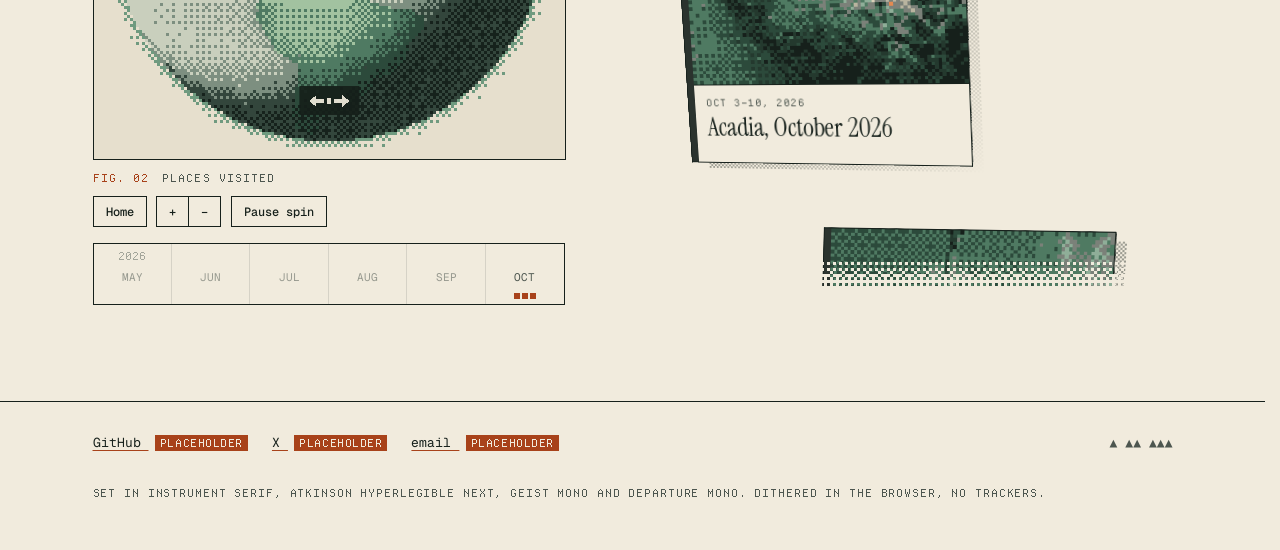
==== commit aae0e12a: "Deploy v=9c052ea9" ====
--- a/index.html
+++ b/index.html
@@ -3,7 +3,7 @@
 <head>
 <meta name="robots" content="noindex,nofollow"><meta charset="utf-8"><meta name="viewport" content="width=device-width,initial-scale=1,viewport-fit=cover">
 <link rel="preload" href="assets/fonts/instrument-serif-latin-400-normal.woff2" as="font" type="font/woff2" crossorigin><link rel="preload" href="assets/fonts/atkinson-hyperlegible-next-latin-wght-normal.woff2" as="font" type="font/woff2" crossorigin>
-<link rel="stylesheet" href="styles.css?v=cb5ccc66">
+<link rel="stylesheet" href="styles.css?v=9c052ea9">
 <link rel="icon" href="data:image/svg+xml,%3Csvg xmlns=%27http://www.w3.org/2000/svg%27 viewBox=%270 0 32 32%27%3E%3Crect width=%2732%27 height=%2732%27 fill=%27%2316201b%27/%3E%3Cpath d=%27M3 26 11 10l5 8 4-6 9 14z%27 fill=%27%23c4572a%27/%3E%3C/svg%3E">
 <title>Cody Keller</title>
 <meta name="description" content="Cody Keller: portfolio and trip journals.">
@@ -19,38 +19,52 @@
 <svg id="contours" viewBox="0 0 1200 800" preserveAspectRatio="xMidYMid slice" aria-hidden="true"></svg>
 <header class="bar"><div class="wrap">
   <a class="brand" href="#top" aria-label="Home">cody</a>
-  <nav aria-label="Primary"><a href="#about">about</a><a href="#work">work</a><a href="#journal">trip journals</a><a href="#map">map</a></nav>
+  <nav aria-label="Primary"><a href="#about"><i>01</i>about</a><a href="#projects"><i>02</i>projects</a><a href="#employment"><i>03</i>employment</a><a href="#trips"><i>04</i>trips</a><a href="#map"><i>05</i>map</a></nav>
   <span class="tools"><button class="btn snd" id="snd" type="button" aria-label="Sound" aria-pressed="false"><svg viewBox="0 0 16 16" width="16" height="16" fill="currentColor" shape-rendering="crispEdges" aria-hidden="true"><path d="M2 6h3l4-3v10l-4-3H2z"/><g class="s-on"><path d="M11 6h1v4h-1zM13 4h1v8h-1z"/></g><g class="s-off"><path d="M11 6h1v1h-1zM12 7h1v1h-1zM13 8h1v1h-1zM14 9h1v1h-1zM14 6h1v1h-1zM13 7h-1v1h1zM12 8h-1v1h1zM11 9h1v1h-1z"/></g></svg></button><button class="btn" id="theme" aria-pressed="false">☀ day hike</button></span>
 </div></header>
 <main id="main">
-<section class="hero wrap" id="top">
-  <div class="frame">
-    <div class="chrome"><span class="dots" aria-hidden="true"><b></b><b></b><b></b></span></div>
-    <canvas class="pix" id="hero-canvas" data-scene="hero" data-seed="3" width="400" height="190" role="img" aria-label="Dithered illustration of mountain ridges with fog and a rising sun"></canvas>
-  </div>
-  <div class="hero-text">
-    <h1>Cody Keller</h1>
-    <p class="tag">One-line tagline goes here.<span class="ph">PLACEHOLDER</span></p>
-    <p class="status"><span id="status-text" aria-hidden="true">somewhere above treeline [placeholder]</span><span class="sr" id="status-sr">somewhere above treeline [placeholder]</span><span class="cur" aria-hidden="true"></span></p>
+<section class="hero wrap" id="top" aria-label="Introduction">
+  <p class="mast" aria-hidden="true"><span>29.76° N · 95.37° W</span></p>
+  <div class="cover">
+      <h1><span>Cody</span> <span>Keller</span></h1>
+      <p class="tag">I build tools.</p>
+      <ul class="log" aria-label="Field notes">
+        <li><span>home</span><span>Houston, TX</span></li>
+        <li><span>latest trip</span><span><a href="trips/acadia-2026-10/">Acadia, October 2026</a> <span class="via">NYC · Boston · Acadia</span></span></li>
+      </ul>
+      <div class="toc" role="navigation" aria-label="Contents"><ol>
+        <li><a href="#about"><span>01</span>About</a></li>
+        <li><a href="#projects"><span>02</span>Projects</a></li>
+        <li><a href="#employment"><span>03</span>Employment</a></li>
+        <li><a href="#trips"><span>04</span>Trips</a></li>
+        <li><a href="#map"><span>05</span>Map</a></li>
+      </ol></div>
+    <figure class="plate">
+      <div class="frame win">
+        <div class="chrome" aria-hidden="true"><span class="dots"><b></b><b></b><b></b></span><span>view</span></div>
+        <canvas class="pix" id="hero-canvas" data-scene="hero" data-seed="3" data-mratio=".3" width="300" height="240" aria-hidden="true"></canvas>
+      </div>
+    </figure>
   </div>
 </section>
 
 <section class="wrap" id="about">
-  <p class="eyebrow">01</p><h2>About</h2>
+  <div class="shead"><p class="eyebrow"><span>01</span><span>profile</span></p><h2>About</h2></div>
   <div class="about">
     <div>
       <p>Placeholder paragraph about who Cody is.<span class="ph">PLACEHOLDER</span></p>
       <p>Placeholder paragraph about the outdoors.<span class="ph">PLACEHOLDER</span></p>
     </div>
     <ul class="facts" aria-label="Quick facts">
-      <li><span>base</span><span>[placeholder]</span></li><li><span>works on</span><span>[placeholder]</span></li>
-      <li><span>favorite trail</span><span>[placeholder]</span></li><li><span>pack weight</span><span>[placeholder]</span></li>
+      <li class="rec" aria-hidden="true"><span>field record</span><span>no. 001</span></li>
+      <li><span>home</span><span>Houston, TX</span></li><li><span>works on</span><span>[placeholder]</span></li>
+      <li><span>journals</span><span>3</span></li><li><span>places pinned</span><span>3</span></li>
     </ul>
   </div>
 </section>
 
-<section class="wrap" id="work">
-  <p class="eyebrow">02</p><h2>Work</h2>
+<section class="wrap" id="projects">
+  <div class="shead"><p class="eyebrow"><span>02</span><span>catalogue of tools</span></p><h2>Projects</h2><p class="snote">things I have built and shipped</p></div>
   <div class="grid">
     <article class="card"><canvas class="pix" data-scene="thumb" data-seed="11" data-variant="grid" width="200" height="110" aria-hidden="true"></canvas>
       <div class="body"><h3>Workday Jobs Scraper</h3>
@@ -67,8 +81,16 @@
   </div>
 </section>
 
-<section class="wrap atlas" id="journal">
-  <p class="eyebrow">03</p><h2>Trip Journals</h2>
+<section class="wrap" id="employment">
+  <div class="shead"><p class="eyebrow"><span>03</span><span>record of work</span></p><h2>Employment</h2></div>
+  <ol class="jobs">
+    <li><span class="jd">[dates]</span><span class="jr">Role<span class="ph">PLACEHOLDER</span></span><span class="jc">Company</span></li>
+    <li><span class="jd">[dates]</span><span class="jr">Role<span class="ph">PLACEHOLDER</span></span><span class="jc">Company</span></li>
+  </ol>
+</section>
+
+<section class="wrap atlas" id="trips">
+  <div class="shead"><p class="eyebrow"><span>04</span><span>atlas</span></p><h2>Trips</h2><p class="snote">pick a notebook, or turn the globe</p></div>
   <div class="atlas-grid">
   <div class="globe-ui atlas-map">
     <div class="gcol" id="map">
@@ -83,9 +105,9 @@
         <p class="gstrip" aria-hidden="true"><i></i></p>
         <div class="ghint" id="ghint" aria-hidden="true"><svg viewBox="0 0 40 16" width="40" height="16" fill="currentColor" shape-rendering="crispEdges"><path d="M0 8l7-6v4h8v4H7v4zM40 8l-7-6v4h-8v4h8v4z"/><rect x="18" y="5" width="4" height="6"/></svg></div>
       </div>
+      <p class="figcap" aria-hidden="true"><span>fig. 02</span><span>places visited</span></p>
       <div class="gctl" role="group" aria-label="Globe controls">
         <button class="btn" type="button" id="g-home">Home</button>
-        <button class="btn" type="button" id="g-ne">Northeast</button>
         <button class="btn" type="button" id="g-in" aria-label="Zoom in">+</button>
         <button class="btn" type="button" id="g-out" aria-label="Zoom out">&minus;</button>
         <button class="btn" type="button" id="g-spin" aria-pressed="false">Pause spin</button>
@@ -98,23 +120,23 @@
       <ul class="gl" id="glist"></ul>
     </div>
   </div>
-  <ul class="shelf fade" id="shelf" tabindex="0" aria-label="Trip journals">
-    <li style="--r:-3deg;--dy:0px" data-title="Acadia, October 2026" data-date="Oct 3–10, 2026" data-stats="" data-blurb="Fall color on the carriage roads and pond trails. A bike, a few short hikes, and a lot of stopping to look." data-href="trips/acadia-2026-10/" data-photo="assets/photos/acadia-pond-cover.png?v=cb5ccc66">
+  <ul class="shelf fade" id="shelf" tabindex="0" aria-label="Trips">
+    <li style="--r:-3deg;--dy:0px" data-title="Acadia, October 2026" data-date="Oct 3–10, 2026" data-stats="" data-blurb="Fall color on the carriage roads and pond trails. A bike, a few short hikes, and a lot of stopping to look." data-href="trips/acadia-2026-10/" data-photo="assets/photos/acadia-pond-cover.png?v=9c052ea9" data-place="Acadia (Bar Harbor), ME" data-coord="44.39° N · 68.20° W">
       <a class="book" href="trips/acadia-2026-10/"><span class="shadow" aria-hidden="true"></span>
         <span class="f f-back" aria-hidden="true"></span><span class="f f-left" aria-hidden="true"></span><span class="f f-right" aria-hidden="true"></span><span class="f f-top" aria-hidden="true"></span><span class="f f-bottom" aria-hidden="true"></span>
-        <span class="f f-front"><picture><source media="(max-width:720px)" srcset="assets/photos/acadia-pond-cover-s.png?v=cb5ccc66"><img class="pix" src="assets/photos/acadia-pond-cover.png?v=cb5ccc66" width="80" height="83" alt="" loading="lazy" aria-hidden="true"></picture>
+        <span class="f f-front"><picture><source media="(max-width:720px)" srcset="assets/photos/acadia-pond-cover-s.png?v=9c052ea9"><img class="pix" src="assets/photos/acadia-pond-cover.png?v=9c052ea9" width="80" height="83" alt="" loading="lazy" aria-hidden="true"></picture>
           <span class="cap"><span class="dt">Oct 3–10, 2026</span><span class="ti">Acadia, October 2026</span><span class="st"></span></span></span>
       </a></li>
-    <li style="--r:2.4deg;--dy:22px" data-title="NYC, October 2026" data-date="Oct 2026" data-stats="" data-blurb="Out to the harbor for Lady Liberty, then a long afternoon at the museum." data-href="trips/nyc-2026-10/" data-photo="assets/photos/statue-of-liberty-cover.png?v=cb5ccc66">
+    <li style="--r:2.4deg;--dy:22px" data-title="NYC, October 2026" data-date="Oct 2026" data-stats="" data-blurb="Out to the harbor for Lady Liberty, then a long afternoon at the museum." data-href="trips/nyc-2026-10/" data-photo="assets/photos/statue-of-liberty-cover.png?v=9c052ea9" data-place="New York City, NY" data-coord="40.71° N · 74.01° W">
       <a class="book" href="trips/nyc-2026-10/"><span class="shadow" aria-hidden="true"></span>
         <span class="f f-back" aria-hidden="true"></span><span class="f f-left" aria-hidden="true"></span><span class="f f-right" aria-hidden="true"></span><span class="f f-top" aria-hidden="true"></span><span class="f f-bottom" aria-hidden="true"></span>
-        <span class="f f-front"><picture><source media="(max-width:720px)" srcset="assets/photos/statue-of-liberty-cover-s.png?v=cb5ccc66"><img class="pix" src="assets/photos/statue-of-liberty-cover.png?v=cb5ccc66" width="80" height="83" alt="" loading="lazy" aria-hidden="true"></picture>
+        <span class="f f-front"><picture><source media="(max-width:720px)" srcset="assets/photos/statue-of-liberty-cover-s.png?v=9c052ea9"><img class="pix" src="assets/photos/statue-of-liberty-cover.png?v=9c052ea9" width="80" height="83" alt="" loading="lazy" aria-hidden="true"></picture>
           <span class="cap"><span class="dt">Oct 2026</span><span class="ti">NYC, October 2026</span><span class="st"></span></span></span>
       </a></li>
-    <li style="--r:-1.4deg;--dy:-8px" data-title="The Met, armor hall" data-date="Oct 2026" data-stats="" data-blurb="A suit of armor behind glass, big enough to make you rethink the Middle Ages. A short stop on the NYC leg." data-href="trips/met-armor-2026-10/" data-photo="assets/photos/met-armor-cover.png?v=cb5ccc66">
+    <li style="--r:-1.4deg;--dy:-8px" data-title="The Met, armor hall" data-date="Oct 2026" data-stats="" data-blurb="A suit of armor behind glass, big enough to make you rethink the Middle Ages. A short stop on the NYC leg." data-href="trips/met-armor-2026-10/" data-photo="assets/photos/met-armor-cover.png?v=9c052ea9" data-place="New York City, NY" data-coord="40.71° N · 74.01° W">
       <a class="book" href="trips/met-armor-2026-10/"><span class="shadow" aria-hidden="true"></span>
         <span class="f f-back" aria-hidden="true"></span><span class="f f-left" aria-hidden="true"></span><span class="f f-right" aria-hidden="true"></span><span class="f f-top" aria-hidden="true"></span><span class="f f-bottom" aria-hidden="true"></span>
-        <span class="f f-front"><picture><source media="(max-width:720px)" srcset="assets/photos/met-armor-cover-s.png?v=cb5ccc66"><img class="pix" src="assets/photos/met-armor-cover.png?v=cb5ccc66" width="80" height="83" alt="" loading="lazy" aria-hidden="true"></picture>
+        <span class="f f-front"><picture><source media="(max-width:720px)" srcset="assets/photos/met-armor-cover-s.png?v=9c052ea9"><img class="pix" src="assets/photos/met-armor-cover.png?v=9c052ea9" width="80" height="83" alt="" loading="lazy" aria-hidden="true"></picture>
           <span class="cap"><span class="dt">Oct 2026</span><span class="ti">The Met, armor hall</span><span class="st"></span></span></span>
       </a></li>
   </ul>
@@ -123,6 +145,7 @@
 </main>
 <footer><div class="wrap">
   <a href="#">GitHub <span class="ph">PLACEHOLDER</span></a><a href="#">X <span class="ph">PLACEHOLDER</span></a><a href="#">email <span class="ph">PLACEHOLDER</span></a>
+  <p class="colophon">Set in Instrument Serif, Atkinson Hyperlegible Next, Geist Mono and Departure Mono. Dithered in the browser, no trackers.</p>
   <span class="cairn" aria-hidden="true">▲ ▲▲ ▲▲▲</span></div></footer>
 <div class="reader" id="reader" hidden>
   <div class="rd-scrim" data-close></div>
@@ -131,5 +154,5 @@
     <button class="btn rd-close" type="button" data-close>close ✕ <span class="sr">(Esc)</span></button>
   </div>
 </div>
-<script src="main.js?v=cb5ccc66"></script>
+<script src="main.js?v=9c052ea9"></script>
 </body></html>
--- a/styles.css
+++ b/styles.css
@@ -28,7 +28,7 @@
 :focus-visible{outline:2px solid var(--accent);outline-offset:3px;border-radius:2px}
 .skip{position:absolute;left:-999px;top:0;background:var(--ink);color:var(--bg);padding:.5rem 1rem;z-index:100}
 .skip:focus{left:0}
-#contours{position:fixed;inset:0;width:100%;height:100%;z-index:-1;color:var(--pine);opacity:.22;pointer-events:none}
+#contours{position:fixed;inset:0;width:100%;height:100%;z-index:-1;color:var(--pine);opacity:.15;pointer-events:none}
 #contours path{fill:none;stroke:currentColor;stroke-width:1;vector-effect:non-scaling-stroke}
 .wrap{max-width:var(--max);margin:0 auto;padding:0 1.25rem}
 .mono{font-family:var(--mono)}
@@ -43,24 +43,55 @@
 .btn{-webkit-appearance:none;appearance:none;font:500 12px var(--mono);background:transparent;border:1px solid var(--ink);padding:.25rem .6rem;cursor:pointer;border-radius:0}
 .btn:hover,.btn[aria-pressed="true"],.btn[aria-checked="true"]{background:var(--ink);color:var(--bg)}
 section.wrap,.jm>section{padding-top:6rem;padding-bottom:1rem}
-section.hero.wrap{padding-top:1.5rem}
 .eyebrow{display:flex;align-items:center;gap:.9rem;font:12px/1.3 var(--pixel);letter-spacing:.08em;text-transform:uppercase;color:var(--accent);margin:0 0 1rem}
 .eyebrow::after{content:"";flex:1;height:1px;background:var(--line)}
-.hero .eyebrow::after{display:none}
 h1,h2,h3{font-family:var(--display);font-weight:400;line-height:1;margin:0;letter-spacing:-.015em;text-wrap:balance}
 h3{letter-spacing:0}
 h2{font-size:clamp(2.8rem,7vw,4.6rem);margin-bottom:2rem}
 .pix{display:block;width:100%;height:auto;image-rendering:pixelated;image-rendering:crisp-edges;background:var(--c3)}
 /* hero */
+/* hero: an editorial cover. masthead strip, name + contents on the left, the window plate pinned on the right */
+section.hero.wrap{padding-top:clamp(1.25rem,4vh,2.75rem);padding-bottom:0}
+.mast{display:flex;justify-content:space-between;gap:1rem;margin:0;padding:.45rem 0;border-top:1px solid var(--ink);border-bottom:1px solid var(--line);font:11px/1.3 var(--pixel);text-transform:uppercase;letter-spacing:.1em;color:var(--muted)}
+.mast{align-items:center}.mast::before{content:"";flex:1;height:7px;background:repeating-linear-gradient(to right,var(--line) 0 1px,transparent 1px 48px) 0 100%/100% 7px no-repeat}
+.mast span{color:var(--accent)}
+.cover{display:grid;grid-template-columns:minmax(0,13fr) minmax(0,11fr);grid-template-areas:"name plate" "tag plate" "log plate" "toc plate";grid-template-rows:auto auto auto 1fr;column-gap:clamp(1.5rem,4vw,4rem);align-items:start;padding:clamp(2rem,6vh,3.5rem) 0 clamp(2rem,5vh,3rem)}
+.cover h1{grid-area:name}.cover .tag{grid-area:tag}.cover .log{grid-area:log}.toc{grid-area:toc}.plate{grid-area:plate}
+.cover h1{font-size:clamp(4.2rem,11vw,10.2rem);line-height:.84;letter-spacing:-.035em;margin:0 0 1.6rem;text-wrap:initial}
+.cover h1 span{display:block}
+.cover h1 span+span{padding-left:.55em}
+.cover .tag{font:500 clamp(1.25rem,2vw,1.55rem)/1.35 var(--body);color:var(--ink);margin:0 0 2rem;padding-left:.15rem;max-width:none}
+.cover .log{max-width:30rem;margin:0 0 2.2rem}
+.toc ol{list-style:none;margin:0;padding:0;display:grid;grid-template-columns:repeat(2,minmax(0,13rem));gap:0 1.5rem;font:13px/1.4 var(--mono)}
+.toc li{border-top:1px solid var(--line)}
+.toc a{display:flex;gap:.8rem;align-items:baseline;padding:.5rem 0;text-decoration:none;min-height:24px}
+.toc a span{font:11px var(--pixel);color:var(--accent);letter-spacing:.06em}
+.toc a:hover{color:var(--accent)}
+.plate{margin:clamp(1.5rem,4.5vw,4rem) 0 0;position:relative;transform:rotate(1.2deg);transform-origin:20% 0}
+.win{box-shadow:7px 7px 0 var(--accent)}
+.win .chrome .sz{margin-left:auto;color:var(--muted)}
+.win canvas{width:100%}
+@media(max-width:720px){
+  /* phones: compact cover. short landscape banner, name on one line, notes in the first screen */
+  .cover{grid-template-columns:minmax(0,1fr);grid-template-areas:"plate" "name" "tag" "log" "toc";grid-template-rows:none;padding:1rem 0 1.5rem}
+  .cover h1{font-size:clamp(2.6rem,14.5vw,3.7rem);line-height:.95;margin:1.1rem 0 .5rem;white-space:nowrap}
+  .cover h1 span{display:inline}.cover h1 span+span{padding-left:0}
+  .plate{margin:0;transform:none}
+  .win{box-shadow:4px 4px 0 var(--accent)}
+  .cover .log{margin-bottom:1.4rem}
+  .toc ol{grid-template-columns:minmax(0,1fr) minmax(0,1fr)}
+  .mast{font-size:11px;letter-spacing:.06em}
+}
 .frame{border:1px solid var(--ink);background:var(--bg)}
 .frame .chrome{flex-wrap:wrap;display:flex;gap:.6rem;align-items:center;padding:.4rem .7rem;border-bottom:1px solid var(--ink);font:12px/1.3 var(--pixel);text-transform:uppercase;letter-spacing:.04em}
 .chrome .dots{display:flex;gap:5px}.chrome .dots b{width:9px;height:9px;border:1px solid var(--ink);display:block}
-.hero-text{padding:1.5rem 0 0}
-.hero h1{font-size:clamp(4.2rem,14vw,10rem);letter-spacing:-.03em;line-height:.88}
+.log{list-style:none;margin:0 0 1.4rem;padding:0;font:500 13px/1.5 var(--mono);max-width:40rem}
+.log li{display:grid;grid-template-columns:7.5rem 1fr;gap:.8rem;border-top:1px dashed var(--line);padding:.3rem 0}
+.log li:last-child{border-bottom:1px dashed var(--line)}
+.log li>span:first-child{color:var(--accent);font-family:var(--pixel);font-size:11px;text-transform:uppercase;letter-spacing:.06em;padding-top:.15rem}
+.log a{color:inherit;text-decoration:underline;text-underline-offset:3px;text-decoration-thickness:1px}
+.log .via{color:var(--muted)}
 .tag{font:400 clamp(1.3rem,2.4vw,1.6rem)/1.4 var(--body);color:var(--muted);max-width:36ch;margin:1.25rem 0 1.75rem}
-.status{min-height:calc(1.5em + .8rem);font:500 14px/1.5 var(--mono);border-left:3px solid var(--accent);padding:.4rem .8rem;background:var(--bg2);display:inline-block;max-width:100%}
-.status .k{color:var(--accent)}
-span.cur{display:inline-block;width:.6em;height:1.05em;background:var(--ink);vertical-align:-.15em;margin-left:2px;animation:blink 1.1s steps(1) infinite}
 @keyframes blink{50%{opacity:0}}
 .ph{font:11px/1 var(--pixel);background:var(--accent);color:var(--bg);padding:1px 5px;vertical-align:middle;margin-left:.4rem;letter-spacing:.05em}
 :root[data-theme="dark"] .ph{color:#0e1411}
@@ -140,7 +171,7 @@
   -webkit-mask-image:linear-gradient(135deg,transparent 5%,#000 50%,transparent 100%);mask-image:linear-gradient(135deg,transparent 5%,#000 50%,transparent 100%)}
 .rd-book.up .rd-shadow{opacity:.42;transform:translateZ(-30px) translate(10px,16px) scale(1.05)}
 .rd-page,.rd-leaf,.rd-cover{position:absolute;inset:0;transform-origin:left center}
-.paper{background:var(--bg) url(assets/dither-paper.png?v=cb5ccc66) 0 0/calc(16*var(--dp)) calc(16*var(--dp));border:1px solid var(--ink)}
+.paper{background:var(--bg) url(assets/dither-paper.png?v=9c052ea9) 0 0/calc(16*var(--dp)) calc(16*var(--dp));border:1px solid var(--ink)}
 .rd-page{padding:1.6rem 1.4rem 1.4rem 1.9rem;display:flex;flex-direction:column;pointer-events:auto;overflow:hidden}
 .rd-page::before{content:"";position:absolute;left:0;top:0;bottom:0;width:7px;background:var(--ink)}
 .rd-page .eyebrow{margin-bottom:.9rem}.rd-page .eyebrow::after{display:none}
@@ -164,7 +195,7 @@
 .rd-face{position:absolute;left:0;top:0;display:block;transform-origin:0 0;background:var(--bg);border:1px solid var(--ink);box-sizing:border-box;color:var(--ink)}
 .rd-face::before{content:"";position:absolute;left:0;top:0;bottom:0;width:7px;background:var(--ink);opacity:.9;z-index:1}
 .rd-face img.pix,.rd-face canvas{border-bottom:1px solid var(--ink);margin-left:7px;width:calc(100% - 7px);box-sizing:border-box;display:block}
-.rd-cover>i.bk{transform:rotateY(180deg);background:var(--bg2) url(assets/dither-paper.png?v=cb5ccc66) 0 0/calc(16*var(--dp)) calc(16*var(--dp));border:1px solid var(--ink);font:11px/1.6 var(--pixel);text-transform:uppercase;padding:1.5rem;color:var(--muted);letter-spacing:.06em}
+.rd-cover>i.bk{transform:rotateY(180deg);background:var(--bg2) url(assets/dither-paper.png?v=9c052ea9) 0 0/calc(16*var(--dp)) calc(16*var(--dp));border:1px solid var(--ink);font:11px/1.6 var(--pixel);text-transform:uppercase;padding:1.5rem;color:var(--muted);letter-spacing:.06em}
 .rd-close{position:absolute;top:1rem;right:1rem;pointer-events:auto;background:var(--bg)}
 @media(max-width:720px){.rd-book{--shift:0px;--W:min(340px,88vw);--H:calc(var(--W)*1.5)}.rd-close{top:.6rem;right:.6rem}
   .rd-page{padding:1.6rem 1.3rem 1.4rem 1.7rem}.rd-page p{font-size:16.5px}.rd-page .stats2{flex-wrap:wrap;gap:.3rem 1rem;font-size:12.5px}
@@ -284,13 +315,10 @@
   nav{grid-column:1/-1;margin:0;gap:0;display:flex;justify-content:space-between;border-top:1px solid var(--line);flex-wrap:nowrap}
   nav a{display:flex;align-items:center;justify-content:center;min-height:44px;flex:1 1 auto;padding:0 .4rem;opacity:1}
   /* hero */
-  section.hero.wrap{padding-top:1rem}
   .frame .chrome{gap:.5rem;padding:.5rem .6rem;font-size:11px}
   .chrome>span:nth-child(2){white-space:nowrap;overflow:hidden;text-overflow:ellipsis;min-width:0;flex:1}
-  .hero-text{padding-top:1.25rem}
-  .hero h1{font-size:clamp(4.4rem,20vw,6.4rem);line-height:.9}
-  .tag{font-size:1.3rem;margin:1rem 0 1.4rem}
-  .status{display:block;font-size:13px;min-height:calc(3em + .8rem)}
+  .log li{grid-template-columns:6.2rem 1fr;font-size:12.5px}
+  .cover .tag{font-size:1.2rem;margin:0 0 1rem}
   /* sections */
   section.wrap,.jm>section{padding-top:3.6rem}
   h2{font-size:clamp(2.5rem,11.5vw,3.4rem);margin-bottom:1.3rem}
@@ -341,8 +369,6 @@
   footer .cairn{margin-top:.6rem}
 }
 @media(max-width:380px){
-  .hero h1{font-size:clamp(4rem,19.5vw,5rem)}
-  .tag{font-size:1.2rem}
   .shelf>li{flex-basis:66vw;width:66vw}
   .cap .ti{font-size:1.4rem}
 }
@@ -426,7 +452,7 @@
 .atlas .shelf>li{flex:none;width:min(100%,290px);margin:0 0 0 6%}
 .atlas .shelf>li:nth-child(even){margin:0 6% 0 auto}
 /* ordered-Bayer dither fade on the scroller edges (baked masks from tools/make_fade.py; union of 3 layers, so no mask-composite needed) */
-.fade{--s:linear-gradient(#000,#000);--ft:url(assets/dither-ft.png?v=cb5ccc66);--fb:url(assets/dither-fb.png?v=cb5ccc66);--F:calc(16*var(--dp));--m1:var(--ft);--m3:var(--fb);
+.fade{--s:linear-gradient(#000,#000);--ft:url(assets/dither-ft.png?v=9c052ea9);--fb:url(assets/dither-fb.png?v=9c052ea9);--F:calc(16*var(--dp));--m1:var(--ft);--m3:var(--fb);
   -webkit-mask-image:var(--m1),var(--s),var(--m3);mask-image:var(--m1),var(--s),var(--m3);
   -webkit-mask-size:calc(8*var(--dp)) var(--F),100% calc(100% - 2*var(--F)),calc(8*var(--dp)) var(--F);mask-size:calc(8*var(--dp)) var(--F),100% calc(100% - 2*var(--F)),calc(8*var(--dp)) var(--F);
   -webkit-mask-position:0 0,0 var(--F),0 100%;mask-position:0 0,0 var(--F),0 100%;
@@ -448,7 +474,7 @@
   .atlas .shelf>li,.atlas .shelf>li:nth-child(even){width:min(62vw,250px);margin:0 1.6rem 0 0}
   .atlas-map .gside{order:3;margin-top:1.2rem}
   .atlas-map .gl{display:block}
-  .fade{--ft:url(assets/dither-flm.png?v=cb5ccc66);--fb:url(assets/dither-frm.png?v=cb5ccc66);
+  .fade{--ft:url(assets/dither-flm.png?v=9c052ea9);--fb:url(assets/dither-frm.png?v=9c052ea9);
     -webkit-mask-size:var(--F) calc(8*var(--dp)),calc(100% - 2*var(--F)) 100%,var(--F) calc(8*var(--dp));mask-size:var(--F) calc(8*var(--dp)),calc(100% - 2*var(--F)) 100%,var(--F) calc(8*var(--dp));
     -webkit-mask-position:0 0,var(--F) 0,100% 0;mask-position:0 0,var(--F) 0,100% 0;
     -webkit-mask-repeat:repeat-y,no-repeat,repeat-y;mask-repeat:repeat-y,no-repeat,repeat-y}
@@ -459,3 +485,66 @@
 .atlas .shelf.glide .book{cursor:grabbing}
 /* reserve the scrollbar lane so locking page scroll (reader/lightbox) never changes the layout width */
 html{scrollbar-gutter:stable}
+
+/* ===== art direction pass (docs/design-refinement.md) ===== */
+/* section heads: catalogue number + label on a map scale bar, display title, optional marginal note */
+section.wrap{padding-top:clamp(3.5rem,8vw,5rem)}
+.shead{display:grid;grid-template-columns:minmax(0,1fr) auto;align-items:end;column-gap:2rem;margin-bottom:2.2rem}
+.shead .eyebrow{grid-column:1/-1;margin-bottom:1.1rem}
+.shead h2{margin:0}
+.eyebrow span+span{color:var(--muted);letter-spacing:.1em}
+.eyebrow::after{height:7px;background:linear-gradient(var(--line),var(--line)) 0 100%/100% 1px no-repeat,repeating-linear-gradient(to right,var(--line) 0 1px,transparent 1px 48px) 0 100%/100% 7px no-repeat;align-self:flex-end;margin-bottom:.3em}
+.snote{margin:0 0 .45rem;font:12px/1.4 var(--mono);color:var(--muted);text-align:right;max-width:22ch}
+/* about: reading column + a field record card */
+.about{grid-template-columns:minmax(0,13fr) minmax(0,9fr);gap:clamp(2rem,5vw,4.5rem)}
+.facts{background:var(--bg);box-shadow:5px 5px 0 var(--pine)}
+.facts li.rec{background:var(--ink);color:var(--bg);border:0;padding:.4rem .8rem}
+.facts li.rec span,.facts li.rec span:first-child{color:var(--bg);font:11px var(--pixel);letter-spacing:.1em;text-transform:uppercase}
+/* work: catalogue cards with an index number stamped on the plate */
+.grid{counter-reset:w;gap:2rem 1.75rem}
+.card{position:relative;counter-increment:w}
+.card::before{content:"T-0" counter(w);position:absolute;left:-1px;top:-1px;z-index:1;background:var(--ink);color:var(--bg);font:11px/1 var(--pixel);letter-spacing:.08em;padding:.35rem .5rem}
+.card .body{padding:1.1rem 1.15rem 1.2rem}
+.card h3{font-size:2.1rem}
+.card.is-ph .pix{opacity:.55}
+.card.is-ph::before{background:var(--granite)}
+/* map: figure caption + one joined instrument bar */
+.figcap{display:flex;gap:.8rem;margin:.7rem 0 0;font:11px/1.3 var(--pixel);text-transform:uppercase;letter-spacing:.1em;color:var(--muted)}
+.figcap span:first-child{color:var(--accent)}
+.gctl{gap:0;margin-top:.7rem}
+.gctl .btn{margin-left:-1px;padding:.4rem .75rem;font-size:12px;background:var(--bg)}
+.gctl .btn:first-child{margin-left:0}
+.gctl #g-in{margin-left:.6rem}.gctl #g-spin{margin-left:.6rem}
+.gctl .btn:hover{background:var(--ink);color:var(--bg)}
+.gctl .btn[aria-pressed="true"]{background:var(--accent);border-color:var(--ink);color:var(--bg)}
+.mc{font-family:var(--mono);font-size:11px}
+.mc .yr{font:11px/1 var(--pixel);min-height:11px}
+/* header nav carries the same catalogue numbers */
+nav a i{font:normal 10px var(--pixel);color:var(--accent);margin-right:.35rem;letter-spacing:.04em}
+/* footer colophon */
+footer .colophon{flex-basis:100%;order:3;margin:.6rem 0 0;font:11px/1.6 var(--pixel);text-transform:uppercase;letter-spacing:.08em;color:var(--muted)}
+footer .cairn{order:2}
+@media(max-width:1100px){nav a i{display:none}}
+@media(max-width:720px){
+  .shead{grid-template-columns:minmax(0,1fr);margin-bottom:1.6rem}
+  .snote{text-align:left;margin:.7rem 0 0;max-width:none}
+  .about{grid-template-columns:minmax(0,1fr)}
+  .facts{box-shadow:4px 4px 0 var(--pine)}
+  .gctl .btn{flex:0 1 auto}
+  .gctl #g-in,.gctl #g-spin{margin-left:-1px}
+  footer .colophon{margin-top:.4rem}
+}
+/* notebook: the left page is a field record on the ruled paper, not an empty sheet */
+.ruled span{display:flex;gap:.8rem;white-space:nowrap;overflow:hidden;text-overflow:ellipsis;color:var(--ink)}
+.ruled span em{font-style:normal;color:var(--muted);min-width:4.2rem}
+.ruled .rh{color:var(--accent);margin-bottom:24px}
+.ruled .stamp{display:inline-block;position:absolute;right:0;bottom:.4rem;border:1px solid var(--accent);color:var(--accent);line-height:1;padding:.35rem .5rem;transform:rotate(-4deg);opacity:.85}
+.rd-close{border-color:var(--ink);box-shadow:3px 3px 0 var(--accent)}
+/* employment: a plain ruled list, dates in the margin */
+.jobs{list-style:none;margin:0;padding:0;border-top:1px solid var(--ink);max-width:52rem}
+.jobs li{display:grid;grid-template-columns:9rem minmax(0,1fr) minmax(0,14rem);gap:1.5rem;align-items:baseline;padding:1rem 0;border-bottom:1px dashed var(--line)}
+.jobs .jd{font:11px var(--pixel);text-transform:uppercase;letter-spacing:.08em;color:var(--muted)}
+.jobs .jr{font:400 1.6rem/1.1 var(--display)}
+.jobs .jc{font:13px var(--mono);color:var(--muted);text-align:right}
+@media(max-width:720px){.jobs li{grid-template-columns:minmax(0,1fr);gap:.3rem}.jobs .jc{text-align:left}}
+@media(max-width:720px){.plate .win>.chrome{display:none}}
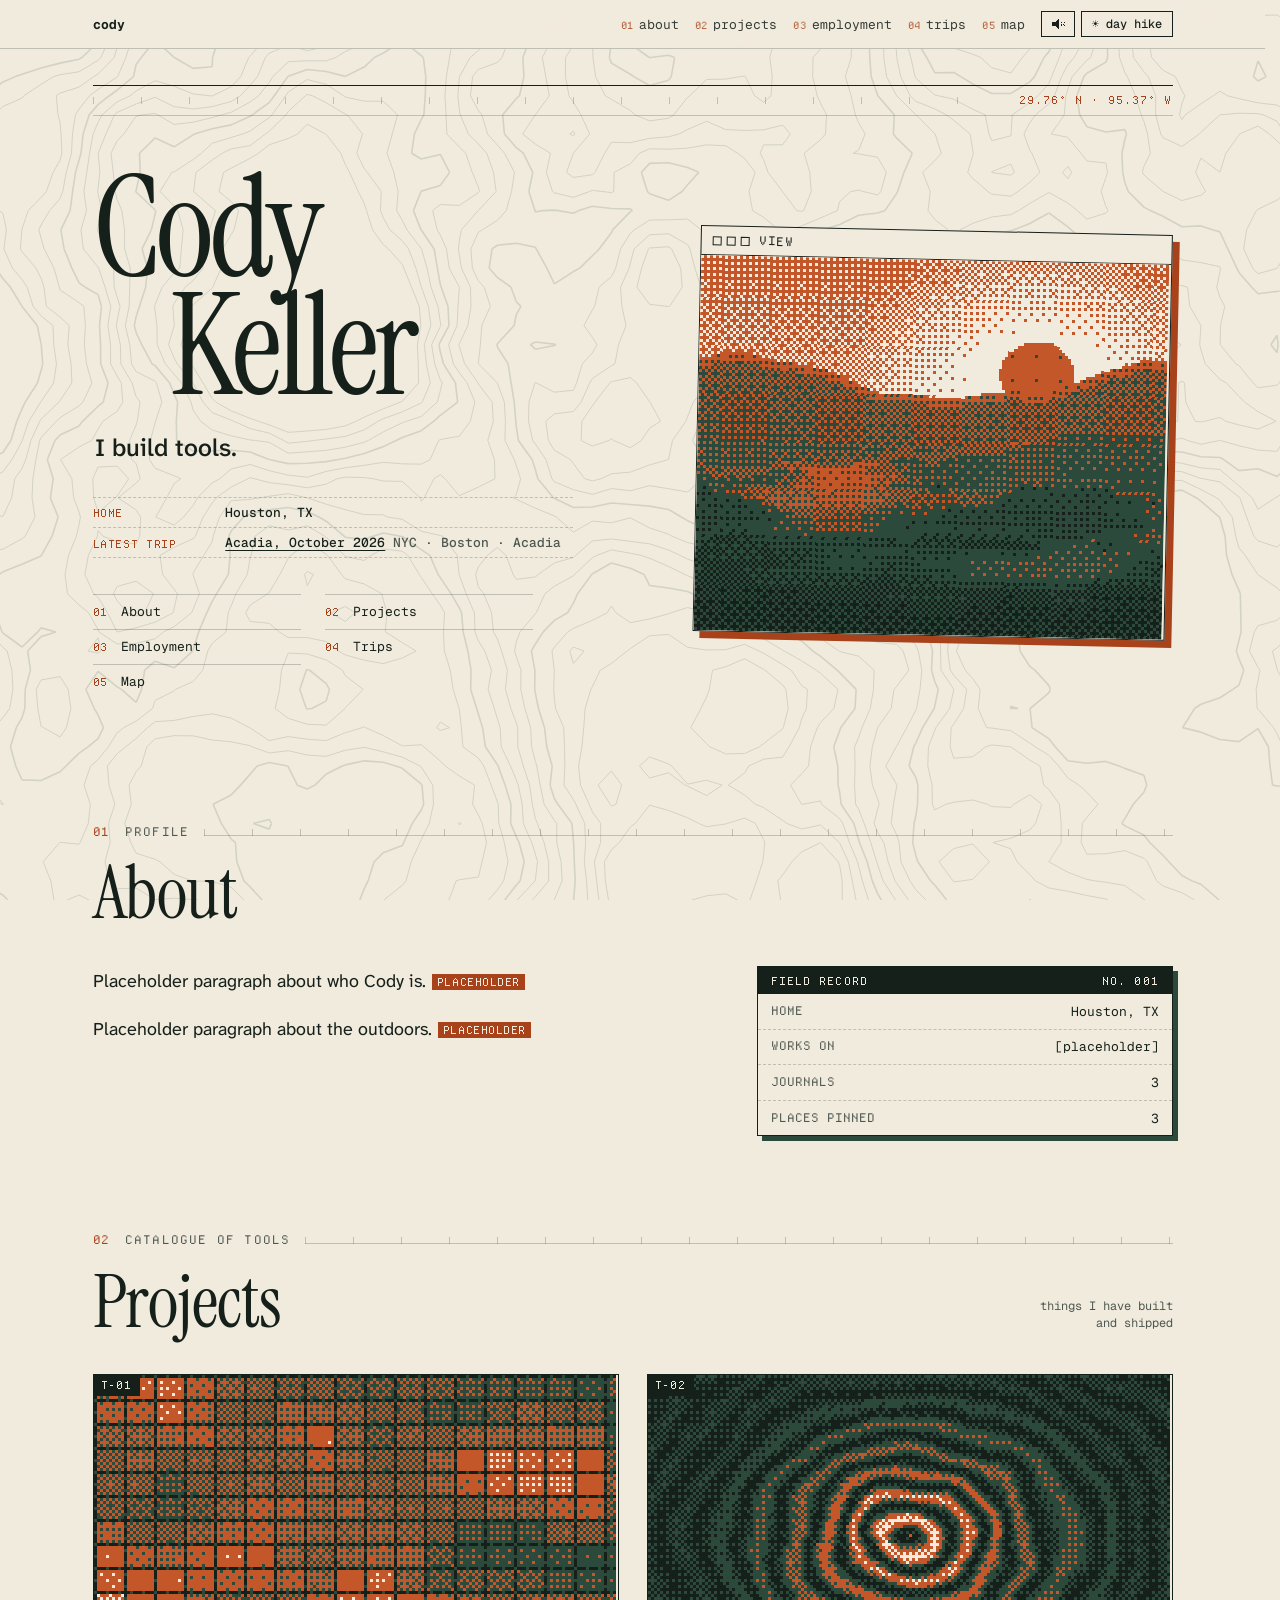
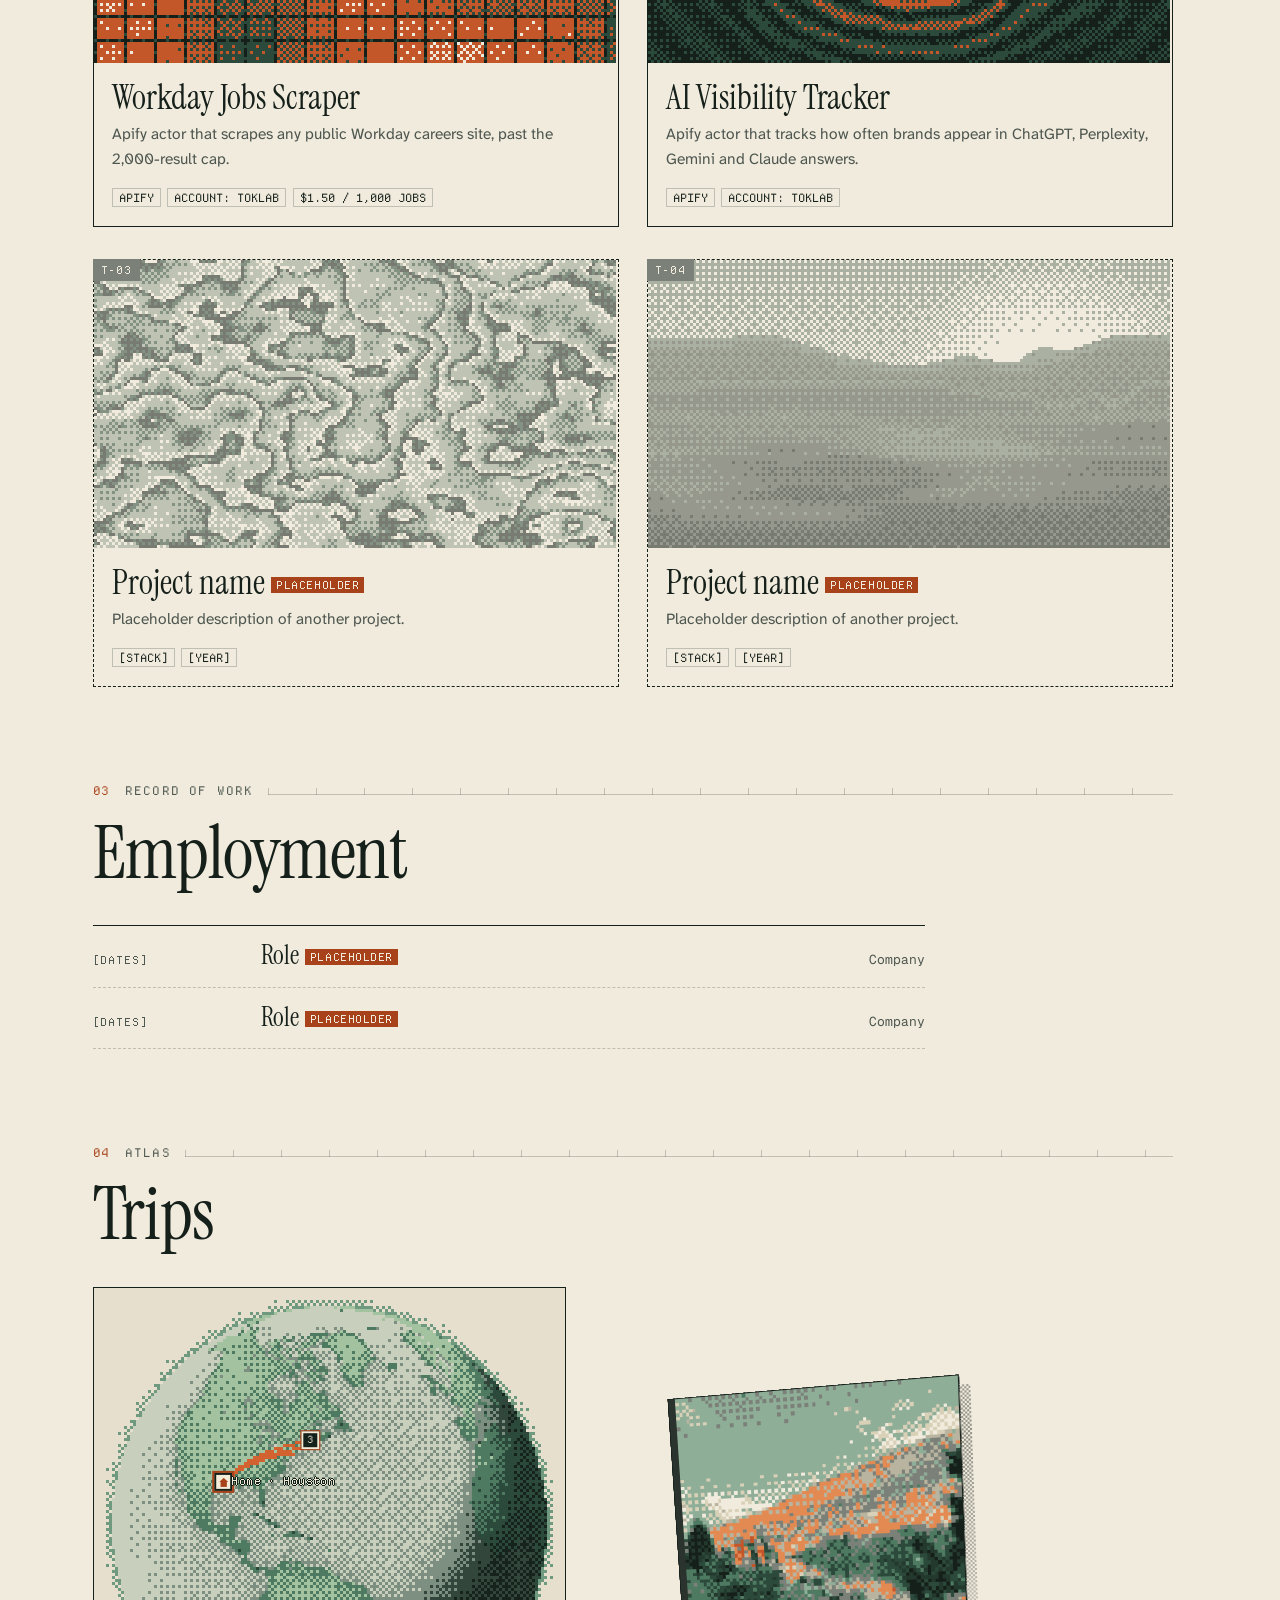
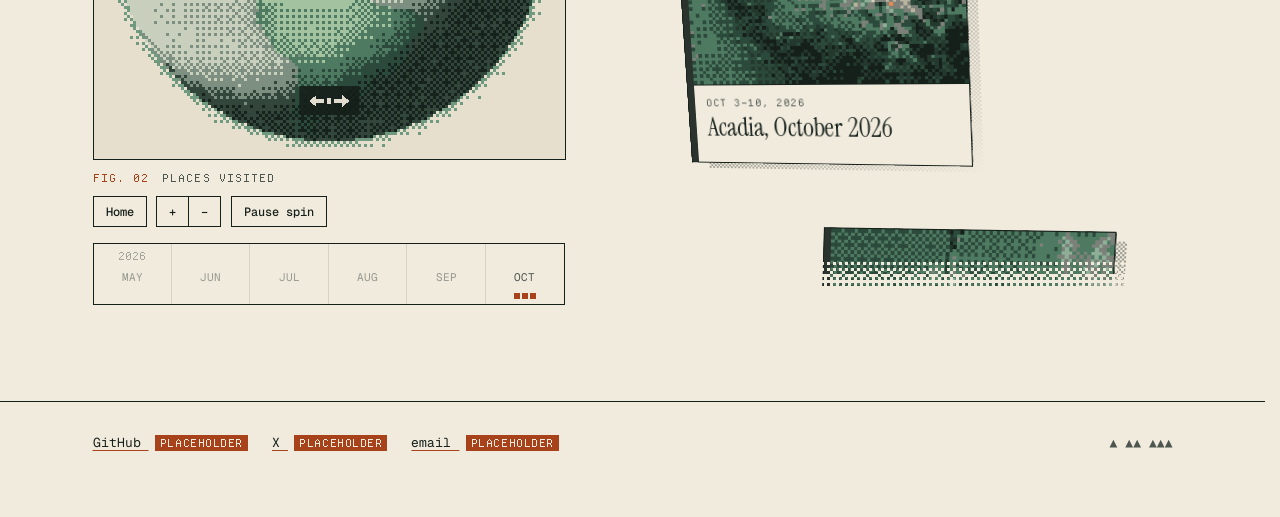
==== commit 76cedb63: "Deploy v=e66380b0" ====
--- a/index.html
+++ b/index.html
@@ -3,7 +3,7 @@
 <head>
 <meta name="robots" content="noindex,nofollow"><meta charset="utf-8"><meta name="viewport" content="width=device-width,initial-scale=1,viewport-fit=cover">
 <link rel="preload" href="assets/fonts/instrument-serif-latin-400-normal.woff2" as="font" type="font/woff2" crossorigin><link rel="preload" href="assets/fonts/atkinson-hyperlegible-next-latin-wght-normal.woff2" as="font" type="font/woff2" crossorigin>
-<link rel="stylesheet" href="styles.css?v=9c052ea9">
+<link rel="stylesheet" href="styles.css?v=e66380b0">
 <link rel="icon" href="data:image/svg+xml,%3Csvg xmlns=%27http://www.w3.org/2000/svg%27 viewBox=%270 0 32 32%27%3E%3Crect width=%2732%27 height=%2732%27 fill=%27%2316201b%27/%3E%3Cpath d=%27M3 26 11 10l5 8 4-6 9 14z%27 fill=%27%23c4572a%27/%3E%3C/svg%3E">
 <title>Cody Keller</title>
 <meta name="description" content="Cody Keller: portfolio and trip journals.">
@@ -90,7 +90,7 @@
 </section>
 
 <section class="wrap atlas" id="trips">
-  <div class="shead"><p class="eyebrow"><span>04</span><span>atlas</span></p><h2>Trips</h2><p class="snote">pick a notebook, or turn the globe</p></div>
+  <div class="shead"><p class="eyebrow"><span>04</span><span>atlas</span></p><h2>Trips</h2></div>
   <div class="atlas-grid">
   <div class="globe-ui atlas-map">
     <div class="gcol" id="map">
@@ -121,22 +121,22 @@
     </div>
   </div>
   <ul class="shelf fade" id="shelf" tabindex="0" aria-label="Trips">
-    <li style="--r:-3deg;--dy:0px" data-title="Acadia, October 2026" data-date="Oct 3–10, 2026" data-stats="" data-blurb="Fall color on the carriage roads and pond trails. A bike, a few short hikes, and a lot of stopping to look." data-href="trips/acadia-2026-10/" data-photo="assets/photos/acadia-pond-cover.png?v=9c052ea9" data-place="Acadia (Bar Harbor), ME" data-coord="44.39° N · 68.20° W">
+    <li style="--r:-3deg;--dy:0px" data-title="Acadia, October 2026" data-date="Oct 3–10, 2026" data-stats="" data-blurb="Fall color on the carriage roads and pond trails. A bike, a few short hikes, and a lot of stopping to look." data-href="trips/acadia-2026-10/" data-photo="assets/photos/acadia-pond-cover.png?v=e66380b0" data-place="Acadia (Bar Harbor), ME" data-coord="44.39° N · 68.20° W">
       <a class="book" href="trips/acadia-2026-10/"><span class="shadow" aria-hidden="true"></span>
         <span class="f f-back" aria-hidden="true"></span><span class="f f-left" aria-hidden="true"></span><span class="f f-right" aria-hidden="true"></span><span class="f f-top" aria-hidden="true"></span><span class="f f-bottom" aria-hidden="true"></span>
-        <span class="f f-front"><picture><source media="(max-width:720px)" srcset="assets/photos/acadia-pond-cover-s.png?v=9c052ea9"><img class="pix" src="assets/photos/acadia-pond-cover.png?v=9c052ea9" width="80" height="83" alt="" loading="lazy" aria-hidden="true"></picture>
+        <span class="f f-front"><picture><source media="(max-width:720px)" srcset="assets/photos/acadia-pond-cover-s.png?v=e66380b0"><img class="pix" src="assets/photos/acadia-pond-cover.png?v=e66380b0" width="80" height="83" alt="" loading="lazy" aria-hidden="true"></picture>
           <span class="cap"><span class="dt">Oct 3–10, 2026</span><span class="ti">Acadia, October 2026</span><span class="st"></span></span></span>
       </a></li>
-    <li style="--r:2.4deg;--dy:22px" data-title="NYC, October 2026" data-date="Oct 2026" data-stats="" data-blurb="Out to the harbor for Lady Liberty, then a long afternoon at the museum." data-href="trips/nyc-2026-10/" data-photo="assets/photos/statue-of-liberty-cover.png?v=9c052ea9" data-place="New York City, NY" data-coord="40.71° N · 74.01° W">
+    <li style="--r:2.4deg;--dy:22px" data-title="NYC, October 2026" data-date="Oct 2026" data-stats="" data-blurb="Out to the harbor for Lady Liberty, then a long afternoon at the museum." data-href="trips/nyc-2026-10/" data-photo="assets/photos/statue-of-liberty-cover.png?v=e66380b0" data-place="New York City, NY" data-coord="40.71° N · 74.01° W">
       <a class="book" href="trips/nyc-2026-10/"><span class="shadow" aria-hidden="true"></span>
         <span class="f f-back" aria-hidden="true"></span><span class="f f-left" aria-hidden="true"></span><span class="f f-right" aria-hidden="true"></span><span class="f f-top" aria-hidden="true"></span><span class="f f-bottom" aria-hidden="true"></span>
-        <span class="f f-front"><picture><source media="(max-width:720px)" srcset="assets/photos/statue-of-liberty-cover-s.png?v=9c052ea9"><img class="pix" src="assets/photos/statue-of-liberty-cover.png?v=9c052ea9" width="80" height="83" alt="" loading="lazy" aria-hidden="true"></picture>
+        <span class="f f-front"><picture><source media="(max-width:720px)" srcset="assets/photos/statue-of-liberty-cover-s.png?v=e66380b0"><img class="pix" src="assets/photos/statue-of-liberty-cover.png?v=e66380b0" width="80" height="83" alt="" loading="lazy" aria-hidden="true"></picture>
           <span class="cap"><span class="dt">Oct 2026</span><span class="ti">NYC, October 2026</span><span class="st"></span></span></span>
       </a></li>
-    <li style="--r:-1.4deg;--dy:-8px" data-title="The Met, armor hall" data-date="Oct 2026" data-stats="" data-blurb="A suit of armor behind glass, big enough to make you rethink the Middle Ages. A short stop on the NYC leg." data-href="trips/met-armor-2026-10/" data-photo="assets/photos/met-armor-cover.png?v=9c052ea9" data-place="New York City, NY" data-coord="40.71° N · 74.01° W">
+    <li style="--r:-1.4deg;--dy:-8px" data-title="The Met, armor hall" data-date="Oct 2026" data-stats="" data-blurb="A suit of armor behind glass, big enough to make you rethink the Middle Ages. A short stop on the NYC leg." data-href="trips/met-armor-2026-10/" data-photo="assets/photos/met-armor-cover.png?v=e66380b0" data-place="New York City, NY" data-coord="40.71° N · 74.01° W">
       <a class="book" href="trips/met-armor-2026-10/"><span class="shadow" aria-hidden="true"></span>
         <span class="f f-back" aria-hidden="true"></span><span class="f f-left" aria-hidden="true"></span><span class="f f-right" aria-hidden="true"></span><span class="f f-top" aria-hidden="true"></span><span class="f f-bottom" aria-hidden="true"></span>
-        <span class="f f-front"><picture><source media="(max-width:720px)" srcset="assets/photos/met-armor-cover-s.png?v=9c052ea9"><img class="pix" src="assets/photos/met-armor-cover.png?v=9c052ea9" width="80" height="83" alt="" loading="lazy" aria-hidden="true"></picture>
+        <span class="f f-front"><picture><source media="(max-width:720px)" srcset="assets/photos/met-armor-cover-s.png?v=e66380b0"><img class="pix" src="assets/photos/met-armor-cover.png?v=e66380b0" width="80" height="83" alt="" loading="lazy" aria-hidden="true"></picture>
           <span class="cap"><span class="dt">Oct 2026</span><span class="ti">The Met, armor hall</span><span class="st"></span></span></span>
       </a></li>
   </ul>
@@ -145,7 +145,6 @@
 </main>
 <footer><div class="wrap">
   <a href="#">GitHub <span class="ph">PLACEHOLDER</span></a><a href="#">X <span class="ph">PLACEHOLDER</span></a><a href="#">email <span class="ph">PLACEHOLDER</span></a>
-  <p class="colophon">Set in Instrument Serif, Atkinson Hyperlegible Next, Geist Mono and Departure Mono. Dithered in the browser, no trackers.</p>
   <span class="cairn" aria-hidden="true">▲ ▲▲ ▲▲▲</span></div></footer>
 <div class="reader" id="reader" hidden>
   <div class="rd-scrim" data-close></div>
@@ -154,5 +153,5 @@
     <button class="btn rd-close" type="button" data-close>close ✕ <span class="sr">(Esc)</span></button>
   </div>
 </div>
-<script src="main.js?v=9c052ea9"></script>
+<script src="main.js?v=e66380b0"></script>
 </body></html>
--- a/styles.css
+++ b/styles.css
@@ -171,7 +171,7 @@
   -webkit-mask-image:linear-gradient(135deg,transparent 5%,#000 50%,transparent 100%);mask-image:linear-gradient(135deg,transparent 5%,#000 50%,transparent 100%)}
 .rd-book.up .rd-shadow{opacity:.42;transform:translateZ(-30px) translate(10px,16px) scale(1.05)}
 .rd-page,.rd-leaf,.rd-cover{position:absolute;inset:0;transform-origin:left center}
-.paper{background:var(--bg) url(assets/dither-paper.png?v=9c052ea9) 0 0/calc(16*var(--dp)) calc(16*var(--dp));border:1px solid var(--ink)}
+.paper{background:var(--bg) url(assets/dither-paper.png?v=e66380b0) 0 0/calc(16*var(--dp)) calc(16*var(--dp));border:1px solid var(--ink)}
 .rd-page{padding:1.6rem 1.4rem 1.4rem 1.9rem;display:flex;flex-direction:column;pointer-events:auto;overflow:hidden}
 .rd-page::before{content:"";position:absolute;left:0;top:0;bottom:0;width:7px;background:var(--ink)}
 .rd-page .eyebrow{margin-bottom:.9rem}.rd-page .eyebrow::after{display:none}
@@ -195,7 +195,7 @@
 .rd-face{position:absolute;left:0;top:0;display:block;transform-origin:0 0;background:var(--bg);border:1px solid var(--ink);box-sizing:border-box;color:var(--ink)}
 .rd-face::before{content:"";position:absolute;left:0;top:0;bottom:0;width:7px;background:var(--ink);opacity:.9;z-index:1}
 .rd-face img.pix,.rd-face canvas{border-bottom:1px solid var(--ink);margin-left:7px;width:calc(100% - 7px);box-sizing:border-box;display:block}
-.rd-cover>i.bk{transform:rotateY(180deg);background:var(--bg2) url(assets/dither-paper.png?v=9c052ea9) 0 0/calc(16*var(--dp)) calc(16*var(--dp));border:1px solid var(--ink);font:11px/1.6 var(--pixel);text-transform:uppercase;padding:1.5rem;color:var(--muted);letter-spacing:.06em}
+.rd-cover>i.bk{transform:rotateY(180deg);background:var(--bg2) url(assets/dither-paper.png?v=e66380b0) 0 0/calc(16*var(--dp)) calc(16*var(--dp));border:1px solid var(--ink);font:11px/1.6 var(--pixel);text-transform:uppercase;padding:1.5rem;color:var(--muted);letter-spacing:.06em}
 .rd-close{position:absolute;top:1rem;right:1rem;pointer-events:auto;background:var(--bg)}
 @media(max-width:720px){.rd-book{--shift:0px;--W:min(340px,88vw);--H:calc(var(--W)*1.5)}.rd-close{top:.6rem;right:.6rem}
   .rd-page{padding:1.6rem 1.3rem 1.4rem 1.7rem}.rd-page p{font-size:16.5px}.rd-page .stats2{flex-wrap:wrap;gap:.3rem 1rem;font-size:12.5px}
@@ -452,7 +452,7 @@
 .atlas .shelf>li{flex:none;width:min(100%,290px);margin:0 0 0 6%}
 .atlas .shelf>li:nth-child(even){margin:0 6% 0 auto}
 /* ordered-Bayer dither fade on the scroller edges (baked masks from tools/make_fade.py; union of 3 layers, so no mask-composite needed) */
-.fade{--s:linear-gradient(#000,#000);--ft:url(assets/dither-ft.png?v=9c052ea9);--fb:url(assets/dither-fb.png?v=9c052ea9);--F:calc(16*var(--dp));--m1:var(--ft);--m3:var(--fb);
+.fade{--s:linear-gradient(#000,#000);--ft:url(assets/dither-ft.png?v=e66380b0);--fb:url(assets/dither-fb.png?v=e66380b0);--F:calc(16*var(--dp));--m1:var(--ft);--m3:var(--fb);
   -webkit-mask-image:var(--m1),var(--s),var(--m3);mask-image:var(--m1),var(--s),var(--m3);
   -webkit-mask-size:calc(8*var(--dp)) var(--F),100% calc(100% - 2*var(--F)),calc(8*var(--dp)) var(--F);mask-size:calc(8*var(--dp)) var(--F),100% calc(100% - 2*var(--F)),calc(8*var(--dp)) var(--F);
   -webkit-mask-position:0 0,0 var(--F),0 100%;mask-position:0 0,0 var(--F),0 100%;
@@ -474,7 +474,7 @@
   .atlas .shelf>li,.atlas .shelf>li:nth-child(even){width:min(62vw,250px);margin:0 1.6rem 0 0}
   .atlas-map .gside{order:3;margin-top:1.2rem}
   .atlas-map .gl{display:block}
-  .fade{--ft:url(assets/dither-flm.png?v=9c052ea9);--fb:url(assets/dither-frm.png?v=9c052ea9);
+  .fade{--ft:url(assets/dither-flm.png?v=e66380b0);--fb:url(assets/dither-frm.png?v=e66380b0);
     -webkit-mask-size:var(--F) calc(8*var(--dp)),calc(100% - 2*var(--F)) 100%,var(--F) calc(8*var(--dp));mask-size:var(--F) calc(8*var(--dp)),calc(100% - 2*var(--F)) 100%,var(--F) calc(8*var(--dp));
     -webkit-mask-position:0 0,var(--F) 0,100% 0;mask-position:0 0,var(--F) 0,100% 0;
     -webkit-mask-repeat:repeat-y,no-repeat,repeat-y;mask-repeat:repeat-y,no-repeat,repeat-y}
@@ -521,8 +521,6 @@
 .mc .yr{font:11px/1 var(--pixel);min-height:11px}
 /* header nav carries the same catalogue numbers */
 nav a i{font:normal 10px var(--pixel);color:var(--accent);margin-right:.35rem;letter-spacing:.04em}
-/* footer colophon */
-footer .colophon{flex-basis:100%;order:3;margin:.6rem 0 0;font:11px/1.6 var(--pixel);text-transform:uppercase;letter-spacing:.08em;color:var(--muted)}
 footer .cairn{order:2}
 @media(max-width:1100px){nav a i{display:none}}
 @media(max-width:720px){
@@ -532,7 +530,6 @@
   .facts{box-shadow:4px 4px 0 var(--pine)}
   .gctl .btn{flex:0 1 auto}
   .gctl #g-in,.gctl #g-spin{margin-left:-1px}
-  footer .colophon{margin-top:.4rem}
 }
 /* notebook: the left page is a field record on the ruled paper, not an empty sheet */
 .ruled span{display:flex;gap:.8rem;white-space:nowrap;overflow:hidden;text-overflow:ellipsis;color:var(--ink)}
@@ -548,3 +545,12 @@
 .jobs .jc{font:13px var(--mono);color:var(--muted);text-align:right}
 @media(max-width:720px){.jobs li{grid-template-columns:minmax(0,1fr);gap:.3rem}.jobs .jc{text-align:left}}
 @media(max-width:720px){.plate .win>.chrome{display:none}}
+/* soft navigation: the notebook page grows into the entry (View Transitions), with a paper-sheet fallback */
+::view-transition-group(entry-sheet){animation-duration:.62s;animation-timing-function:cubic-bezier(.2,.8,.2,1)}
+::view-transition-old(entry-sheet),::view-transition-new(entry-sheet){height:100%;width:100%;object-fit:cover;object-position:top left}
+::view-transition-old(root){animation:.32s ease both spa-out}
+::view-transition-new(root){animation:.42s ease .12s both spa-in}
+@keyframes spa-out{to{opacity:0}}@keyframes spa-in{from{opacity:0}}
+.spa-sheet{position:fixed;inset:0;z-index:400;pointer-events:none}
+main.spa-entry h1:focus{outline:none}
+@media(prefers-reduced-motion:reduce){::view-transition-old(root),::view-transition-new(root){animation-duration:.2s!important;animation-delay:0s!important}}
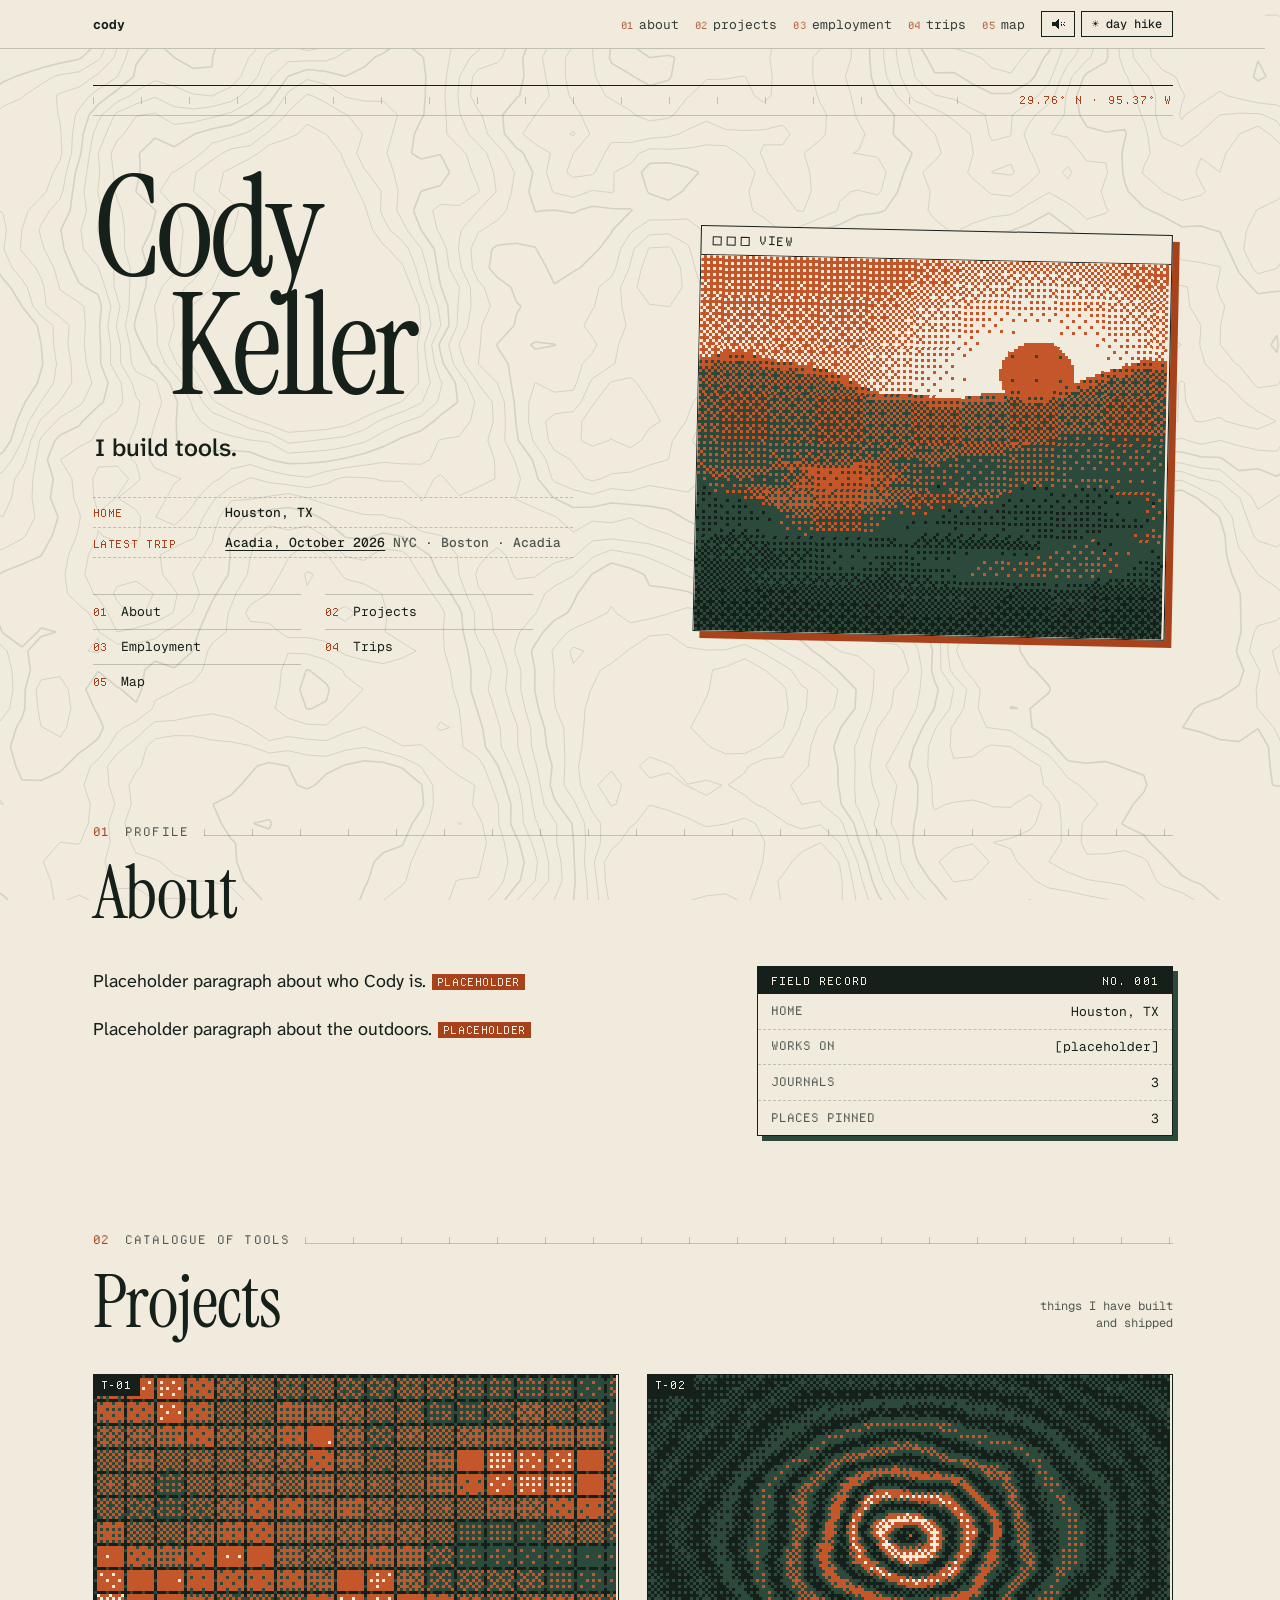
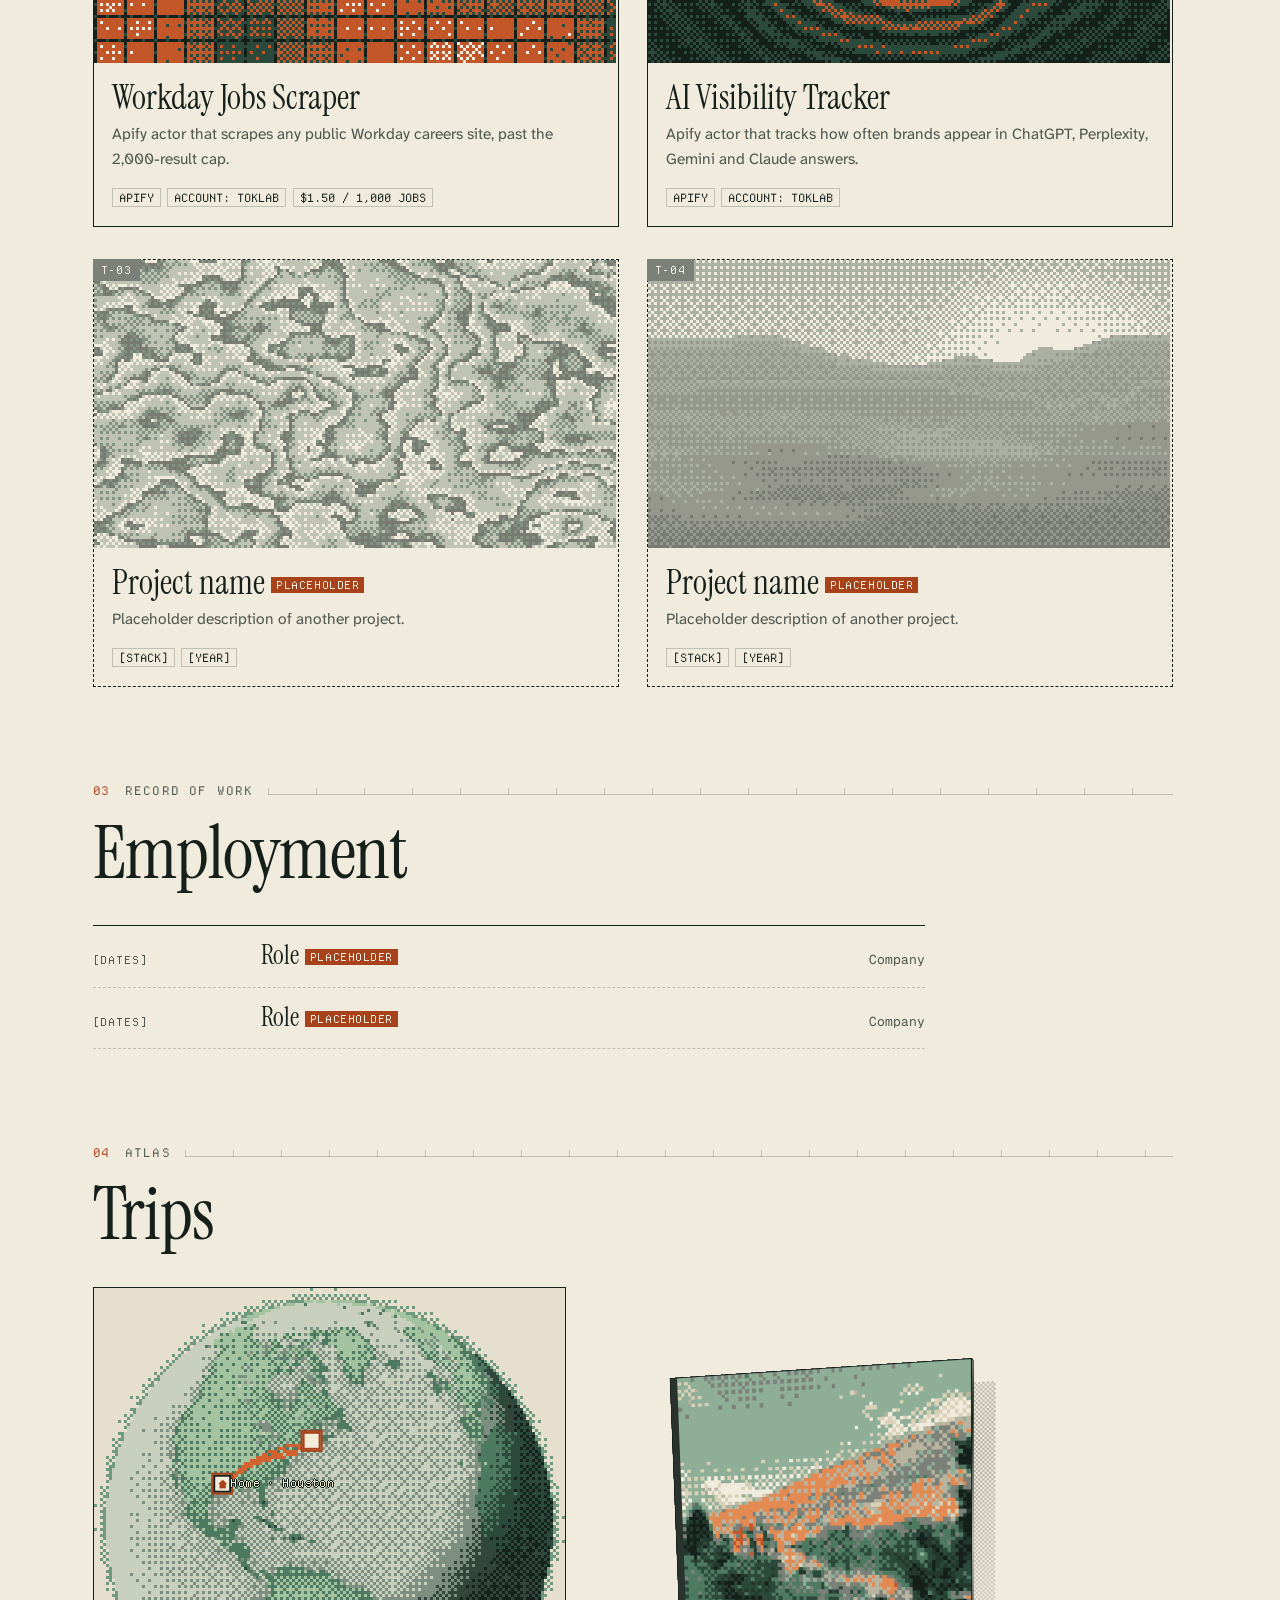
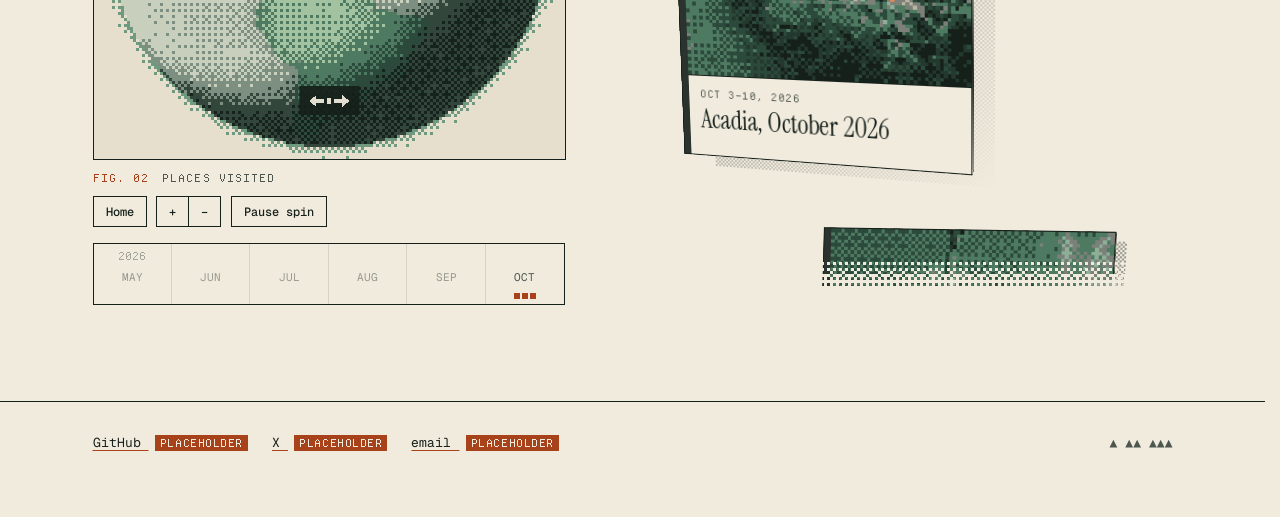
==== commit 341d6d92: "Deploy v=22539b40" ====
--- a/index.html
+++ b/index.html
@@ -3,7 +3,7 @@
 <head>
 <meta name="robots" content="noindex,nofollow"><meta charset="utf-8"><meta name="viewport" content="width=device-width,initial-scale=1,viewport-fit=cover">
 <link rel="preload" href="assets/fonts/instrument-serif-latin-400-normal.woff2" as="font" type="font/woff2" crossorigin><link rel="preload" href="assets/fonts/atkinson-hyperlegible-next-latin-wght-normal.woff2" as="font" type="font/woff2" crossorigin>
-<link rel="stylesheet" href="styles.css?v=e66380b0">
+<link rel="stylesheet" href="styles.css?v=22539b40">
 <link rel="icon" href="data:image/svg+xml,%3Csvg xmlns=%27http://www.w3.org/2000/svg%27 viewBox=%270 0 32 32%27%3E%3Crect width=%2732%27 height=%2732%27 fill=%27%2316201b%27/%3E%3Cpath d=%27M3 26 11 10l5 8 4-6 9 14z%27 fill=%27%23c4572a%27/%3E%3C/svg%3E">
 <title>Cody Keller</title>
 <meta name="description" content="Cody Keller: portfolio and trip journals.">
@@ -121,22 +121,22 @@
     </div>
   </div>
   <ul class="shelf fade" id="shelf" tabindex="0" aria-label="Trips">
-    <li style="--r:-3deg;--dy:0px" data-title="Acadia, October 2026" data-date="Oct 3–10, 2026" data-stats="" data-blurb="Fall color on the carriage roads and pond trails. A bike, a few short hikes, and a lot of stopping to look." data-href="trips/acadia-2026-10/" data-photo="assets/photos/acadia-pond-cover.png?v=e66380b0" data-place="Acadia (Bar Harbor), ME" data-coord="44.39° N · 68.20° W">
+    <li style="--r:-3deg;--dy:0px" data-title="Acadia, October 2026" data-date="Oct 3–10, 2026" data-stats="" data-blurb="Fall color on the carriage roads and pond trails. A bike, a few short hikes, and a lot of stopping to look." data-href="trips/acadia-2026-10/" data-photo="assets/photos/acadia-pond-cover.png?v=22539b40" data-place="Acadia (Bar Harbor), ME" data-coord="44.39° N · 68.20° W">
       <a class="book" href="trips/acadia-2026-10/"><span class="shadow" aria-hidden="true"></span>
         <span class="f f-back" aria-hidden="true"></span><span class="f f-left" aria-hidden="true"></span><span class="f f-right" aria-hidden="true"></span><span class="f f-top" aria-hidden="true"></span><span class="f f-bottom" aria-hidden="true"></span>
-        <span class="f f-front"><picture><source media="(max-width:720px)" srcset="assets/photos/acadia-pond-cover-s.png?v=e66380b0"><img class="pix" src="assets/photos/acadia-pond-cover.png?v=e66380b0" width="80" height="83" alt="" loading="lazy" aria-hidden="true"></picture>
+        <span class="f f-front"><picture><source media="(max-width:720px)" srcset="assets/photos/acadia-pond-cover-s.png?v=22539b40"><img class="pix" src="assets/photos/acadia-pond-cover.png?v=22539b40" width="80" height="83" alt="" loading="lazy" aria-hidden="true"></picture>
           <span class="cap"><span class="dt">Oct 3–10, 2026</span><span class="ti">Acadia, October 2026</span><span class="st"></span></span></span>
       </a></li>
-    <li style="--r:2.4deg;--dy:22px" data-title="NYC, October 2026" data-date="Oct 2026" data-stats="" data-blurb="Out to the harbor for Lady Liberty, then a long afternoon at the museum." data-href="trips/nyc-2026-10/" data-photo="assets/photos/statue-of-liberty-cover.png?v=e66380b0" data-place="New York City, NY" data-coord="40.71° N · 74.01° W">
+    <li style="--r:2.4deg;--dy:22px" data-title="NYC, October 2026" data-date="Oct 2026" data-stats="" data-blurb="Out to the harbor for Lady Liberty, then a long afternoon at the museum." data-href="trips/nyc-2026-10/" data-photo="assets/photos/statue-of-liberty-cover.png?v=22539b40" data-place="New York City, NY" data-coord="40.71° N · 74.01° W">
       <a class="book" href="trips/nyc-2026-10/"><span class="shadow" aria-hidden="true"></span>
         <span class="f f-back" aria-hidden="true"></span><span class="f f-left" aria-hidden="true"></span><span class="f f-right" aria-hidden="true"></span><span class="f f-top" aria-hidden="true"></span><span class="f f-bottom" aria-hidden="true"></span>
-        <span class="f f-front"><picture><source media="(max-width:720px)" srcset="assets/photos/statue-of-liberty-cover-s.png?v=e66380b0"><img class="pix" src="assets/photos/statue-of-liberty-cover.png?v=e66380b0" width="80" height="83" alt="" loading="lazy" aria-hidden="true"></picture>
+        <span class="f f-front"><picture><source media="(max-width:720px)" srcset="assets/photos/statue-of-liberty-cover-s.png?v=22539b40"><img class="pix" src="assets/photos/statue-of-liberty-cover.png?v=22539b40" width="80" height="83" alt="" loading="lazy" aria-hidden="true"></picture>
           <span class="cap"><span class="dt">Oct 2026</span><span class="ti">NYC, October 2026</span><span class="st"></span></span></span>
       </a></li>
-    <li style="--r:-1.4deg;--dy:-8px" data-title="The Met, armor hall" data-date="Oct 2026" data-stats="" data-blurb="A suit of armor behind glass, big enough to make you rethink the Middle Ages. A short stop on the NYC leg." data-href="trips/met-armor-2026-10/" data-photo="assets/photos/met-armor-cover.png?v=e66380b0" data-place="New York City, NY" data-coord="40.71° N · 74.01° W">
+    <li style="--r:-1.4deg;--dy:-8px" data-title="The Met, armor hall" data-date="Oct 2026" data-stats="" data-blurb="A suit of armor behind glass, big enough to make you rethink the Middle Ages. A short stop on the NYC leg." data-href="trips/met-armor-2026-10/" data-photo="assets/photos/met-armor-cover.png?v=22539b40" data-place="New York City, NY" data-coord="40.71° N · 74.01° W">
       <a class="book" href="trips/met-armor-2026-10/"><span class="shadow" aria-hidden="true"></span>
         <span class="f f-back" aria-hidden="true"></span><span class="f f-left" aria-hidden="true"></span><span class="f f-right" aria-hidden="true"></span><span class="f f-top" aria-hidden="true"></span><span class="f f-bottom" aria-hidden="true"></span>
-        <span class="f f-front"><picture><source media="(max-width:720px)" srcset="assets/photos/met-armor-cover-s.png?v=e66380b0"><img class="pix" src="assets/photos/met-armor-cover.png?v=e66380b0" width="80" height="83" alt="" loading="lazy" aria-hidden="true"></picture>
+        <span class="f f-front"><picture><source media="(max-width:720px)" srcset="assets/photos/met-armor-cover-s.png?v=22539b40"><img class="pix" src="assets/photos/met-armor-cover.png?v=22539b40" width="80" height="83" alt="" loading="lazy" aria-hidden="true"></picture>
           <span class="cap"><span class="dt">Oct 2026</span><span class="ti">The Met, armor hall</span><span class="st"></span></span></span>
       </a></li>
   </ul>
@@ -153,5 +153,5 @@
     <button class="btn rd-close" type="button" data-close>close ✕ <span class="sr">(Esc)</span></button>
   </div>
 </div>
-<script src="main.js?v=e66380b0"></script>
+<script src="main.js?v=22539b40"></script>
 </body></html>
--- a/styles.css
+++ b/styles.css
@@ -171,7 +171,7 @@
   -webkit-mask-image:linear-gradient(135deg,transparent 5%,#000 50%,transparent 100%);mask-image:linear-gradient(135deg,transparent 5%,#000 50%,transparent 100%)}
 .rd-book.up .rd-shadow{opacity:.42;transform:translateZ(-30px) translate(10px,16px) scale(1.05)}
 .rd-page,.rd-leaf,.rd-cover{position:absolute;inset:0;transform-origin:left center}
-.paper{background:var(--bg) url(assets/dither-paper.png?v=e66380b0) 0 0/calc(16*var(--dp)) calc(16*var(--dp));border:1px solid var(--ink)}
+.paper{background:var(--bg) url(assets/dither-paper.png?v=22539b40) 0 0/calc(16*var(--dp)) calc(16*var(--dp));border:1px solid var(--ink)}
 .rd-page{padding:1.6rem 1.4rem 1.4rem 1.9rem;display:flex;flex-direction:column;pointer-events:auto;overflow:hidden}
 .rd-page::before{content:"";position:absolute;left:0;top:0;bottom:0;width:7px;background:var(--ink)}
 .rd-page .eyebrow{margin-bottom:.9rem}.rd-page .eyebrow::after{display:none}
@@ -195,7 +195,7 @@
 .rd-face{position:absolute;left:0;top:0;display:block;transform-origin:0 0;background:var(--bg);border:1px solid var(--ink);box-sizing:border-box;color:var(--ink)}
 .rd-face::before{content:"";position:absolute;left:0;top:0;bottom:0;width:7px;background:var(--ink);opacity:.9;z-index:1}
 .rd-face img.pix,.rd-face canvas{border-bottom:1px solid var(--ink);margin-left:7px;width:calc(100% - 7px);box-sizing:border-box;display:block}
-.rd-cover>i.bk{transform:rotateY(180deg);background:var(--bg2) url(assets/dither-paper.png?v=e66380b0) 0 0/calc(16*var(--dp)) calc(16*var(--dp));border:1px solid var(--ink);font:11px/1.6 var(--pixel);text-transform:uppercase;padding:1.5rem;color:var(--muted);letter-spacing:.06em}
+.rd-cover>i.bk{transform:rotateY(180deg);background:var(--bg2) url(assets/dither-paper.png?v=22539b40) 0 0/calc(16*var(--dp)) calc(16*var(--dp));border:1px solid var(--ink);font:11px/1.6 var(--pixel);text-transform:uppercase;padding:1.5rem;color:var(--muted);letter-spacing:.06em}
 .rd-close{position:absolute;top:1rem;right:1rem;pointer-events:auto;background:var(--bg)}
 @media(max-width:720px){.rd-book{--shift:0px;--W:min(340px,88vw);--H:calc(var(--W)*1.5)}.rd-close{top:.6rem;right:.6rem}
   .rd-page{padding:1.6rem 1.3rem 1.4rem 1.7rem}.rd-page p{font-size:16.5px}.rd-page .stats2{flex-wrap:wrap;gap:.3rem 1rem;font-size:12.5px}
@@ -452,7 +452,7 @@
 .atlas .shelf>li{flex:none;width:min(100%,290px);margin:0 0 0 6%}
 .atlas .shelf>li:nth-child(even){margin:0 6% 0 auto}
 /* ordered-Bayer dither fade on the scroller edges (baked masks from tools/make_fade.py; union of 3 layers, so no mask-composite needed) */
-.fade{--s:linear-gradient(#000,#000);--ft:url(assets/dither-ft.png?v=e66380b0);--fb:url(assets/dither-fb.png?v=e66380b0);--F:calc(16*var(--dp));--m1:var(--ft);--m3:var(--fb);
+.fade{--s:linear-gradient(#000,#000);--ft:url(assets/dither-ft.png?v=22539b40);--fb:url(assets/dither-fb.png?v=22539b40);--F:calc(16*var(--dp));--m1:var(--ft);--m3:var(--fb);
   -webkit-mask-image:var(--m1),var(--s),var(--m3);mask-image:var(--m1),var(--s),var(--m3);
   -webkit-mask-size:calc(8*var(--dp)) var(--F),100% calc(100% - 2*var(--F)),calc(8*var(--dp)) var(--F);mask-size:calc(8*var(--dp)) var(--F),100% calc(100% - 2*var(--F)),calc(8*var(--dp)) var(--F);
   -webkit-mask-position:0 0,0 var(--F),0 100%;mask-position:0 0,0 var(--F),0 100%;
@@ -474,7 +474,7 @@
   .atlas .shelf>li,.atlas .shelf>li:nth-child(even){width:min(62vw,250px);margin:0 1.6rem 0 0}
   .atlas-map .gside{order:3;margin-top:1.2rem}
   .atlas-map .gl{display:block}
-  .fade{--ft:url(assets/dither-flm.png?v=e66380b0);--fb:url(assets/dither-frm.png?v=e66380b0);
+  .fade{--ft:url(assets/dither-flm.png?v=22539b40);--fb:url(assets/dither-frm.png?v=22539b40);
     -webkit-mask-size:var(--F) calc(8*var(--dp)),calc(100% - 2*var(--F)) 100%,var(--F) calc(8*var(--dp));mask-size:var(--F) calc(8*var(--dp)),calc(100% - 2*var(--F)) 100%,var(--F) calc(8*var(--dp));
     -webkit-mask-position:0 0,var(--F) 0,100% 0;mask-position:0 0,var(--F) 0,100% 0;
     -webkit-mask-repeat:repeat-y,no-repeat,repeat-y;mask-repeat:repeat-y,no-repeat,repeat-y}
@@ -554,3 +554,19 @@
 .spa-sheet{position:fixed;inset:0;z-index:400;pointer-events:none}
 main.spa-entry h1:focus{outline:none}
 @media(prefers-reduced-motion:reduce){::view-transition-old(root),::view-transition-new(root){animation-duration:.2s!important;animation-delay:0s!important}}
+/* Back from a soft entry: the notebook is restored already open, no lift/tilt/unfold replay */
+.reader.instant,.reader.instant *{transition:none!important;animation:none!important}
+/* entry breadcrumb: small catalogue label, not a second nav bar */
+nav.crumbs{display:block;margin:0 0 1.2rem;padding:0;border:0;grid-area:auto;gap:0}
+.crumbs ol{list-style:none;margin:0;padding:0;display:flex;flex-wrap:wrap;align-items:center;font:11px/1.4 var(--pixel);text-transform:uppercase;letter-spacing:.1em;color:var(--muted)}
+.crumbs li{display:flex;align-items:center}
+.crumbs li+li::before{content:"›";margin:0 .6rem;color:var(--accent)}
+.crumbs a{display:inline-flex;align-items:center;min-height:24px;padding:0;flex:none;opacity:1;color:var(--ink);text-decoration:underline;text-decoration-color:var(--line);text-underline-offset:3px}
+.crumbs a:hover{color:var(--accent);text-decoration-color:var(--accent)}
+.crumbs [aria-current]{color:var(--accent)}
+@media(max-width:720px){.crumbs a{min-height:44px}nav.crumbs{margin-bottom:.4rem}}
+/* entry top row: breadcrumb on the left, back to trips on the right */
+.entry-top{display:flex;flex-wrap:wrap;align-items:center;justify-content:space-between;gap:.4rem 1.5rem;margin:0 0 1.2rem;padding-bottom:.5rem;border-bottom:1px dashed var(--line)}
+.entry-top nav.crumbs{margin:0}
+.back-top{font:12px var(--mono);display:inline-flex;align-items:center;min-height:24px;text-decoration:underline;text-decoration-color:var(--accent);text-underline-offset:3px}
+@media(max-width:720px){.back-top{min-height:44px}.entry-top{gap:0 1rem}}
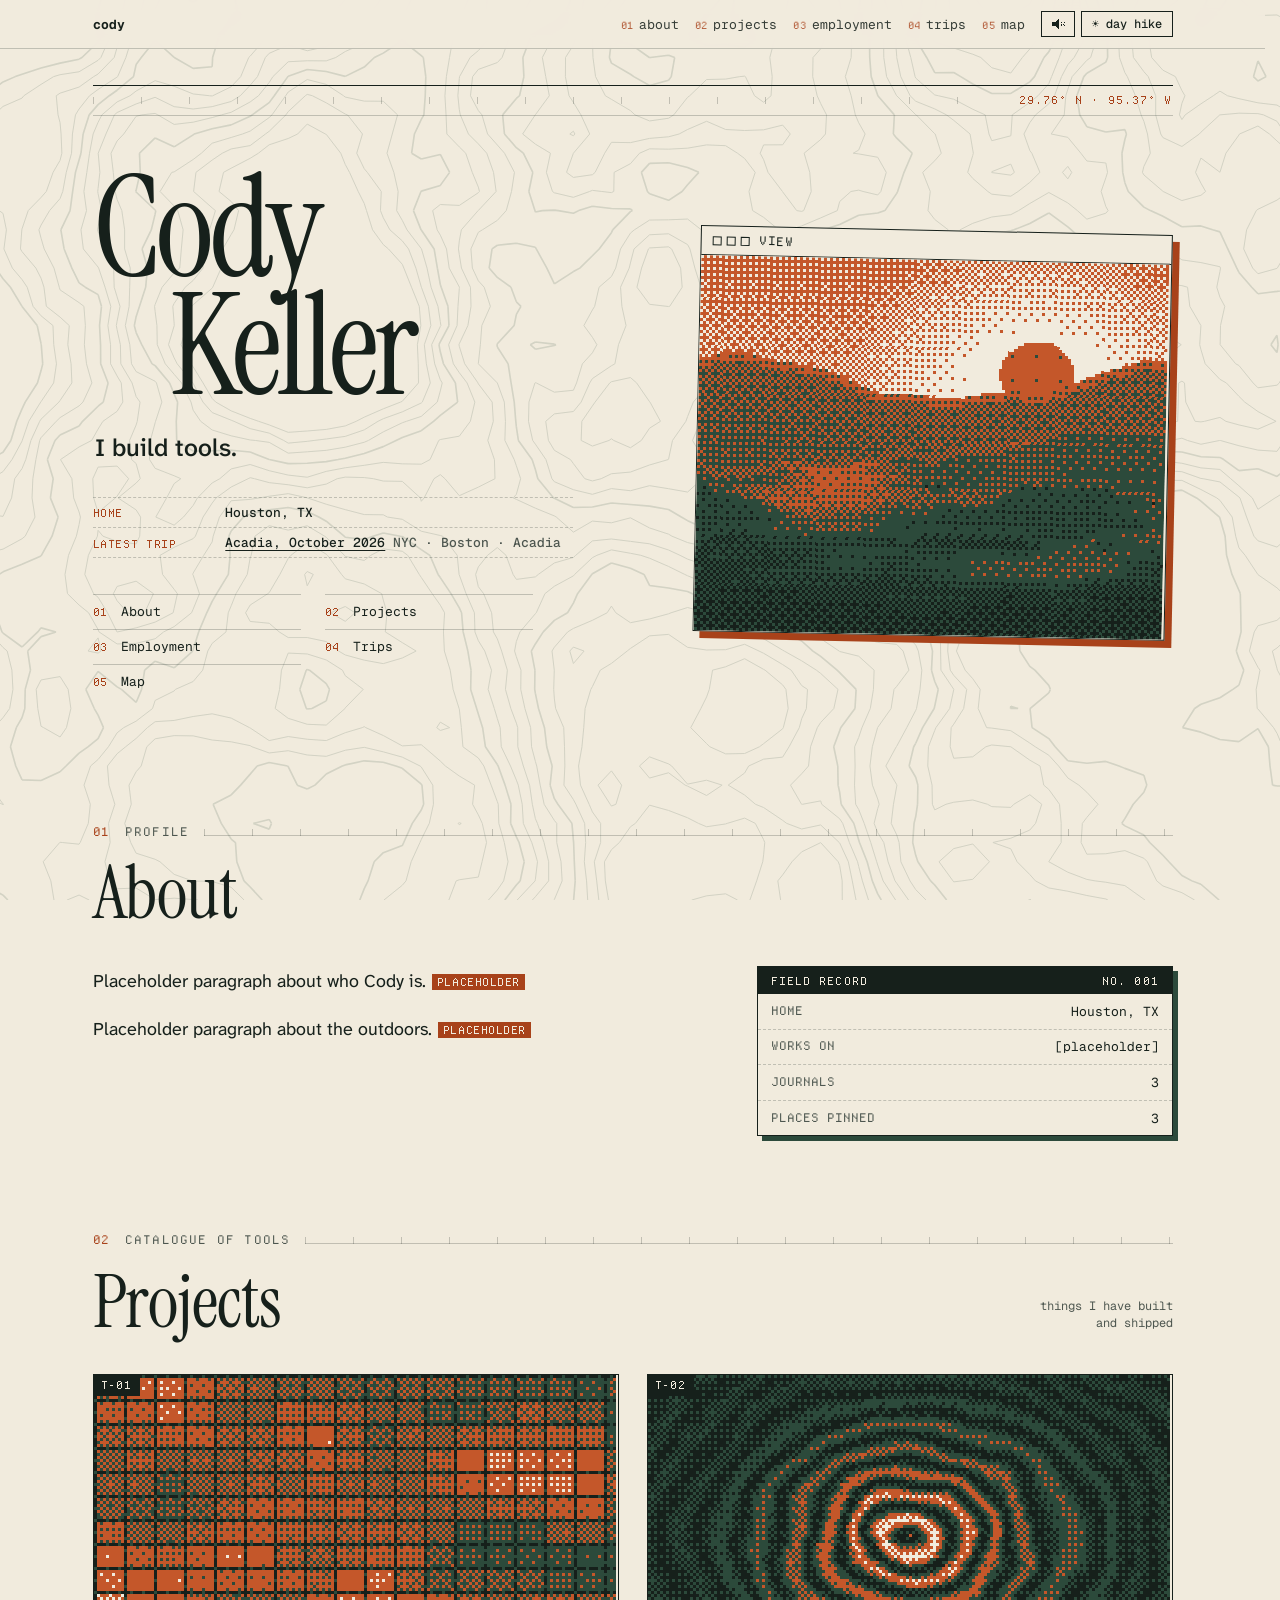
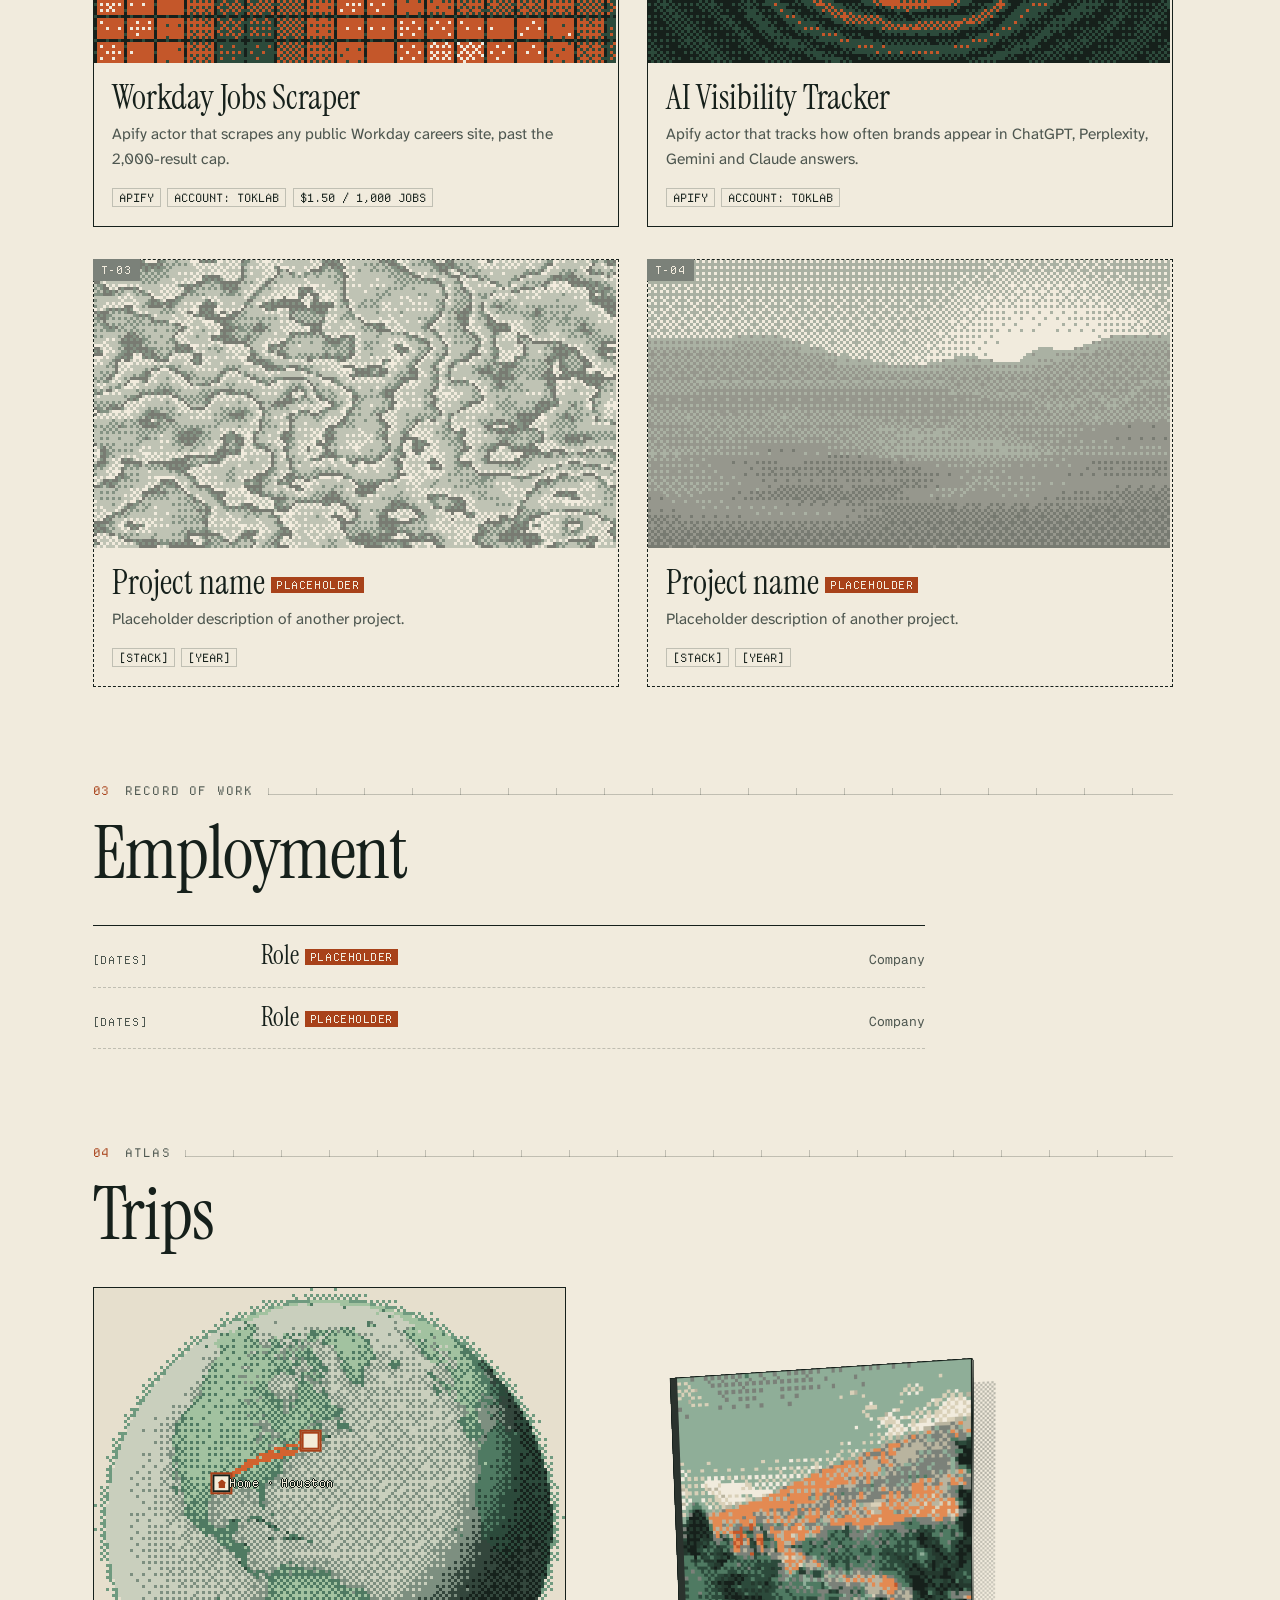
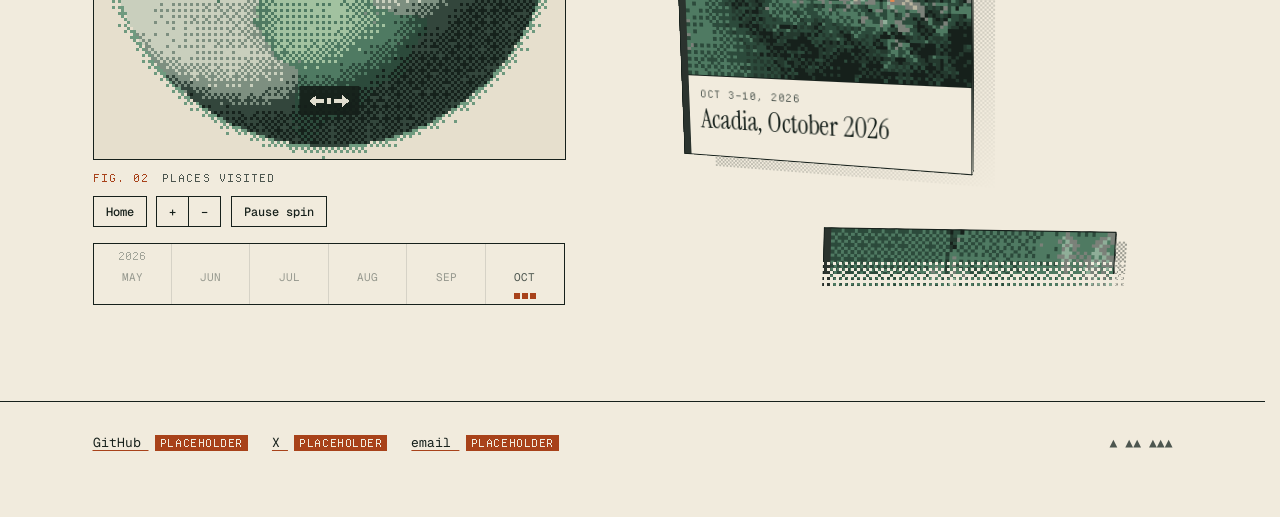
==== commit b4aa071c: "Deploy v=dcd30d7e" ====
--- a/index.html
+++ b/index.html
@@ -3,7 +3,7 @@
 <head>
 <meta name="robots" content="noindex,nofollow"><meta charset="utf-8"><meta name="viewport" content="width=device-width,initial-scale=1,viewport-fit=cover">
 <link rel="preload" href="assets/fonts/instrument-serif-latin-400-normal.woff2" as="font" type="font/woff2" crossorigin><link rel="preload" href="assets/fonts/atkinson-hyperlegible-next-latin-wght-normal.woff2" as="font" type="font/woff2" crossorigin>
-<link rel="stylesheet" href="styles.css?v=22539b40">
+<link rel="stylesheet" href="styles.css?v=dcd30d7e">
 <link rel="icon" href="data:image/svg+xml,%3Csvg xmlns=%27http://www.w3.org/2000/svg%27 viewBox=%270 0 32 32%27%3E%3Crect width=%2732%27 height=%2732%27 fill=%27%2316201b%27/%3E%3Cpath d=%27M3 26 11 10l5 8 4-6 9 14z%27 fill=%27%23c4572a%27/%3E%3C/svg%3E">
 <title>Cody Keller</title>
 <meta name="description" content="Cody Keller: portfolio and trip journals.">
@@ -121,22 +121,22 @@
     </div>
   </div>
   <ul class="shelf fade" id="shelf" tabindex="0" aria-label="Trips">
-    <li style="--r:-3deg;--dy:0px" data-title="Acadia, October 2026" data-date="Oct 3–10, 2026" data-stats="" data-blurb="Fall color on the carriage roads and pond trails. A bike, a few short hikes, and a lot of stopping to look." data-href="trips/acadia-2026-10/" data-photo="assets/photos/acadia-pond-cover.png?v=22539b40" data-place="Acadia (Bar Harbor), ME" data-coord="44.39° N · 68.20° W">
+    <li style="--r:-3deg;--dy:0px" data-title="Acadia, October 2026" data-date="Oct 3–10, 2026" data-stats="" data-blurb="Fall color on the carriage roads and pond trails. A bike, a few short hikes, and a lot of stopping to look." data-href="trips/acadia-2026-10/" data-photo="assets/photos/acadia-pond-cover.png?v=dcd30d7e" data-place="Acadia (Bar Harbor), ME" data-coord="44.39° N · 68.20° W">
       <a class="book" href="trips/acadia-2026-10/"><span class="shadow" aria-hidden="true"></span>
         <span class="f f-back" aria-hidden="true"></span><span class="f f-left" aria-hidden="true"></span><span class="f f-right" aria-hidden="true"></span><span class="f f-top" aria-hidden="true"></span><span class="f f-bottom" aria-hidden="true"></span>
-        <span class="f f-front"><picture><source media="(max-width:720px)" srcset="assets/photos/acadia-pond-cover-s.png?v=22539b40"><img class="pix" src="assets/photos/acadia-pond-cover.png?v=22539b40" width="80" height="83" alt="" loading="lazy" aria-hidden="true"></picture>
+        <span class="f f-front"><picture><source media="(max-width:720px)" srcset="assets/photos/acadia-pond-cover-s.png?v=dcd30d7e"><img class="pix" src="assets/photos/acadia-pond-cover.png?v=dcd30d7e" width="80" height="83" alt="" loading="lazy" aria-hidden="true"></picture>
           <span class="cap"><span class="dt">Oct 3–10, 2026</span><span class="ti">Acadia, October 2026</span><span class="st"></span></span></span>
       </a></li>
-    <li style="--r:2.4deg;--dy:22px" data-title="NYC, October 2026" data-date="Oct 2026" data-stats="" data-blurb="Out to the harbor for Lady Liberty, then a long afternoon at the museum." data-href="trips/nyc-2026-10/" data-photo="assets/photos/statue-of-liberty-cover.png?v=22539b40" data-place="New York City, NY" data-coord="40.71° N · 74.01° W">
+    <li style="--r:2.4deg;--dy:22px" data-title="NYC, October 2026" data-date="Oct 2026" data-stats="" data-blurb="Out to the harbor for Lady Liberty, then a long afternoon at the museum." data-href="trips/nyc-2026-10/" data-photo="assets/photos/statue-of-liberty-cover.png?v=dcd30d7e" data-place="New York City, NY" data-coord="40.71° N · 74.01° W">
       <a class="book" href="trips/nyc-2026-10/"><span class="shadow" aria-hidden="true"></span>
         <span class="f f-back" aria-hidden="true"></span><span class="f f-left" aria-hidden="true"></span><span class="f f-right" aria-hidden="true"></span><span class="f f-top" aria-hidden="true"></span><span class="f f-bottom" aria-hidden="true"></span>
-        <span class="f f-front"><picture><source media="(max-width:720px)" srcset="assets/photos/statue-of-liberty-cover-s.png?v=22539b40"><img class="pix" src="assets/photos/statue-of-liberty-cover.png?v=22539b40" width="80" height="83" alt="" loading="lazy" aria-hidden="true"></picture>
+        <span class="f f-front"><picture><source media="(max-width:720px)" srcset="assets/photos/statue-of-liberty-cover-s.png?v=dcd30d7e"><img class="pix" src="assets/photos/statue-of-liberty-cover.png?v=dcd30d7e" width="80" height="83" alt="" loading="lazy" aria-hidden="true"></picture>
           <span class="cap"><span class="dt">Oct 2026</span><span class="ti">NYC, October 2026</span><span class="st"></span></span></span>
       </a></li>
-    <li style="--r:-1.4deg;--dy:-8px" data-title="The Met, armor hall" data-date="Oct 2026" data-stats="" data-blurb="A suit of armor behind glass, big enough to make you rethink the Middle Ages. A short stop on the NYC leg." data-href="trips/met-armor-2026-10/" data-photo="assets/photos/met-armor-cover.png?v=22539b40" data-place="New York City, NY" data-coord="40.71° N · 74.01° W">
+    <li style="--r:-1.4deg;--dy:-8px" data-title="The Met, armor hall" data-date="Oct 2026" data-stats="" data-blurb="A suit of armor behind glass, big enough to make you rethink the Middle Ages. A short stop on the NYC leg." data-href="trips/met-armor-2026-10/" data-photo="assets/photos/met-armor-cover.png?v=dcd30d7e" data-place="New York City, NY" data-coord="40.71° N · 74.01° W">
       <a class="book" href="trips/met-armor-2026-10/"><span class="shadow" aria-hidden="true"></span>
         <span class="f f-back" aria-hidden="true"></span><span class="f f-left" aria-hidden="true"></span><span class="f f-right" aria-hidden="true"></span><span class="f f-top" aria-hidden="true"></span><span class="f f-bottom" aria-hidden="true"></span>
-        <span class="f f-front"><picture><source media="(max-width:720px)" srcset="assets/photos/met-armor-cover-s.png?v=22539b40"><img class="pix" src="assets/photos/met-armor-cover.png?v=22539b40" width="80" height="83" alt="" loading="lazy" aria-hidden="true"></picture>
+        <span class="f f-front"><picture><source media="(max-width:720px)" srcset="assets/photos/met-armor-cover-s.png?v=dcd30d7e"><img class="pix" src="assets/photos/met-armor-cover.png?v=dcd30d7e" width="80" height="83" alt="" loading="lazy" aria-hidden="true"></picture>
           <span class="cap"><span class="dt">Oct 2026</span><span class="ti">The Met, armor hall</span><span class="st"></span></span></span>
       </a></li>
   </ul>
@@ -153,5 +153,5 @@
     <button class="btn rd-close" type="button" data-close>close ✕ <span class="sr">(Esc)</span></button>
   </div>
 </div>
-<script src="main.js?v=22539b40"></script>
+<script src="main.js?v=dcd30d7e"></script>
 </body></html>
--- a/styles.css
+++ b/styles.css
@@ -171,7 +171,7 @@
   -webkit-mask-image:linear-gradient(135deg,transparent 5%,#000 50%,transparent 100%);mask-image:linear-gradient(135deg,transparent 5%,#000 50%,transparent 100%)}
 .rd-book.up .rd-shadow{opacity:.42;transform:translateZ(-30px) translate(10px,16px) scale(1.05)}
 .rd-page,.rd-leaf,.rd-cover{position:absolute;inset:0;transform-origin:left center}
-.paper{background:var(--bg) url(assets/dither-paper.png?v=22539b40) 0 0/calc(16*var(--dp)) calc(16*var(--dp));border:1px solid var(--ink)}
+.paper{background:var(--bg) url(assets/dither-paper.png?v=dcd30d7e) 0 0/calc(16*var(--dp)) calc(16*var(--dp));border:1px solid var(--ink)}
 .rd-page{padding:1.6rem 1.4rem 1.4rem 1.9rem;display:flex;flex-direction:column;pointer-events:auto;overflow:hidden}
 .rd-page::before{content:"";position:absolute;left:0;top:0;bottom:0;width:7px;background:var(--ink)}
 .rd-page .eyebrow{margin-bottom:.9rem}.rd-page .eyebrow::after{display:none}
@@ -195,12 +195,12 @@
 .rd-face{position:absolute;left:0;top:0;display:block;transform-origin:0 0;background:var(--bg);border:1px solid var(--ink);box-sizing:border-box;color:var(--ink)}
 .rd-face::before{content:"";position:absolute;left:0;top:0;bottom:0;width:7px;background:var(--ink);opacity:.9;z-index:1}
 .rd-face img.pix,.rd-face canvas{border-bottom:1px solid var(--ink);margin-left:7px;width:calc(100% - 7px);box-sizing:border-box;display:block}
-.rd-cover>i.bk{transform:rotateY(180deg);background:var(--bg2) url(assets/dither-paper.png?v=22539b40) 0 0/calc(16*var(--dp)) calc(16*var(--dp));border:1px solid var(--ink);font:11px/1.6 var(--pixel);text-transform:uppercase;padding:1.5rem;color:var(--muted);letter-spacing:.06em}
+.rd-cover>i.bk{transform:rotateY(180deg);background:var(--bg2) url(assets/dither-paper.png?v=dcd30d7e) 0 0/calc(16*var(--dp)) calc(16*var(--dp));border:1px solid var(--ink);font:11px/1.6 var(--pixel);text-transform:uppercase;padding:1.5rem;color:var(--muted);letter-spacing:.06em}
 .rd-close{position:absolute;top:1rem;right:1rem;pointer-events:auto;background:var(--bg)}
 @media(max-width:720px){.rd-book{--shift:0px;--W:min(340px,88vw);--H:calc(var(--W)*1.5)}.rd-close{top:.6rem;right:.6rem}
   .rd-page{padding:1.6rem 1.3rem 1.4rem 1.7rem}.rd-page p{font-size:16.5px}.rd-page .stats2{flex-wrap:wrap;gap:.3rem 1rem;font-size:12.5px}
-  /* single full-width page once landed: the flipped cover and leaves fade away */
-  .rd-book.landed .rd-cover,.rd-book.landed .rd-leaf{opacity:0;visibility:hidden;transition:opacity .3s,visibility 0s .3s}}
+
+}
 @media(prefers-reduced-motion:reduce){.book,.book:hover{transition:none}}
 .ruled{position:absolute;inset:1.6rem 1.4rem 1.4rem 1.4rem;font:11px/2.2 var(--pixel);text-transform:uppercase;letter-spacing:.06em;color:var(--muted);background:repeating-linear-gradient(to bottom,transparent 0 23px,var(--line) 23px 24px);display:block;transform:scaleX(-1)}
 .rd-leaf>i.bk .ruled{transform:none}
@@ -452,7 +452,7 @@
 .atlas .shelf>li{flex:none;width:min(100%,290px);margin:0 0 0 6%}
 .atlas .shelf>li:nth-child(even){margin:0 6% 0 auto}
 /* ordered-Bayer dither fade on the scroller edges (baked masks from tools/make_fade.py; union of 3 layers, so no mask-composite needed) */
-.fade{--s:linear-gradient(#000,#000);--ft:url(assets/dither-ft.png?v=22539b40);--fb:url(assets/dither-fb.png?v=22539b40);--F:calc(16*var(--dp));--m1:var(--ft);--m3:var(--fb);
+.fade{--s:linear-gradient(#000,#000);--ft:url(assets/dither-ft.png?v=dcd30d7e);--fb:url(assets/dither-fb.png?v=dcd30d7e);--F:calc(16*var(--dp));--m1:var(--ft);--m3:var(--fb);
   -webkit-mask-image:var(--m1),var(--s),var(--m3);mask-image:var(--m1),var(--s),var(--m3);
   -webkit-mask-size:calc(8*var(--dp)) var(--F),100% calc(100% - 2*var(--F)),calc(8*var(--dp)) var(--F);mask-size:calc(8*var(--dp)) var(--F),100% calc(100% - 2*var(--F)),calc(8*var(--dp)) var(--F);
   -webkit-mask-position:0 0,0 var(--F),0 100%;mask-position:0 0,0 var(--F),0 100%;
@@ -474,7 +474,7 @@
   .atlas .shelf>li,.atlas .shelf>li:nth-child(even){width:min(62vw,250px);margin:0 1.6rem 0 0}
   .atlas-map .gside{order:3;margin-top:1.2rem}
   .atlas-map .gl{display:block}
-  .fade{--ft:url(assets/dither-flm.png?v=22539b40);--fb:url(assets/dither-frm.png?v=22539b40);
+  .fade{--ft:url(assets/dither-flm.png?v=dcd30d7e);--fb:url(assets/dither-frm.png?v=dcd30d7e);
     -webkit-mask-size:var(--F) calc(8*var(--dp)),calc(100% - 2*var(--F)) 100%,var(--F) calc(8*var(--dp));mask-size:var(--F) calc(8*var(--dp)),calc(100% - 2*var(--F)) 100%,var(--F) calc(8*var(--dp));
     -webkit-mask-position:0 0,var(--F) 0,100% 0;mask-position:0 0,var(--F) 0,100% 0;
     -webkit-mask-repeat:repeat-y,no-repeat,repeat-y;mask-repeat:repeat-y,no-repeat,repeat-y}
@@ -570,3 +570,24 @@
 .entry-top nav.crumbs{margin:0}
 .back-top{font:12px var(--mono);display:inline-flex;align-items:center;min-height:24px;text-decoration:underline;text-decoration-color:var(--accent);text-underline-offset:3px}
 @media(max-width:720px){.back-top{min-height:44px}.entry-top{gap:0 1rem}}
+/* narrow screens: the open notebook is a full two-page spread scaled to fit the width (it used to keep only the
+   right page centred and push the left page off-screen). Pages get compact type so both stay readable. */
+@media(max-width:720px){
+  .rd-book{--W:min(calc((100vw - 1.6rem)/2),calc((100dvh - 8rem)/1.45));--shift:calc(var(--W)/2)}
+  .rd-page{padding:.9rem .7rem .8rem 1.05rem}
+  .rd-page .eyebrow{display:none}
+  .rd-page h2{font-size:clamp(1.25rem,6vw,1.6rem);line-height:1;margin-bottom:.3rem}
+  .rd-page .dt{font-size:10px}
+  .rd-page p{font-size:13px;line-height:1.45;margin:.4rem 0 .6rem;overflow:hidden;display:-webkit-box;-webkit-box-orient:vertical;-webkit-line-clamp:7}
+  .rd-page .stats2{font-size:11px;margin:.4rem 0;padding:.3rem 0}
+  .rd-page .read{font-size:12px;padding:0 .7rem;min-height:44px;margin-top:auto;align-self:flex-start}
+  .ruled{inset:.9rem .7rem .8rem .8rem;font-size:10px;line-height:2.2}
+  .ruled span{flex-direction:column;gap:0;line-height:1.1;margin-bottom:.55rem;white-space:normal}
+  .ruled span em{min-width:0;font-size:9.5px}
+  .ruled .rh{margin-bottom:.8rem}
+  .ruled .stamp{font-size:10px;padding:.3rem .4rem}
+}
+/* once landed, the flipped cover is fully under the leaves; hide it so WebKit's 3D depth sorting (pages a few px
+   apart) can never paint the cover's back over the field-record page. It returns as soon as closing starts. */
+.rd-book.landed .rd-cover{visibility:hidden}
+@media(max-width:720px){.ruled .stamp{right:.3rem;bottom:.2rem;font-size:9.5px;padding:.25rem .35rem}}
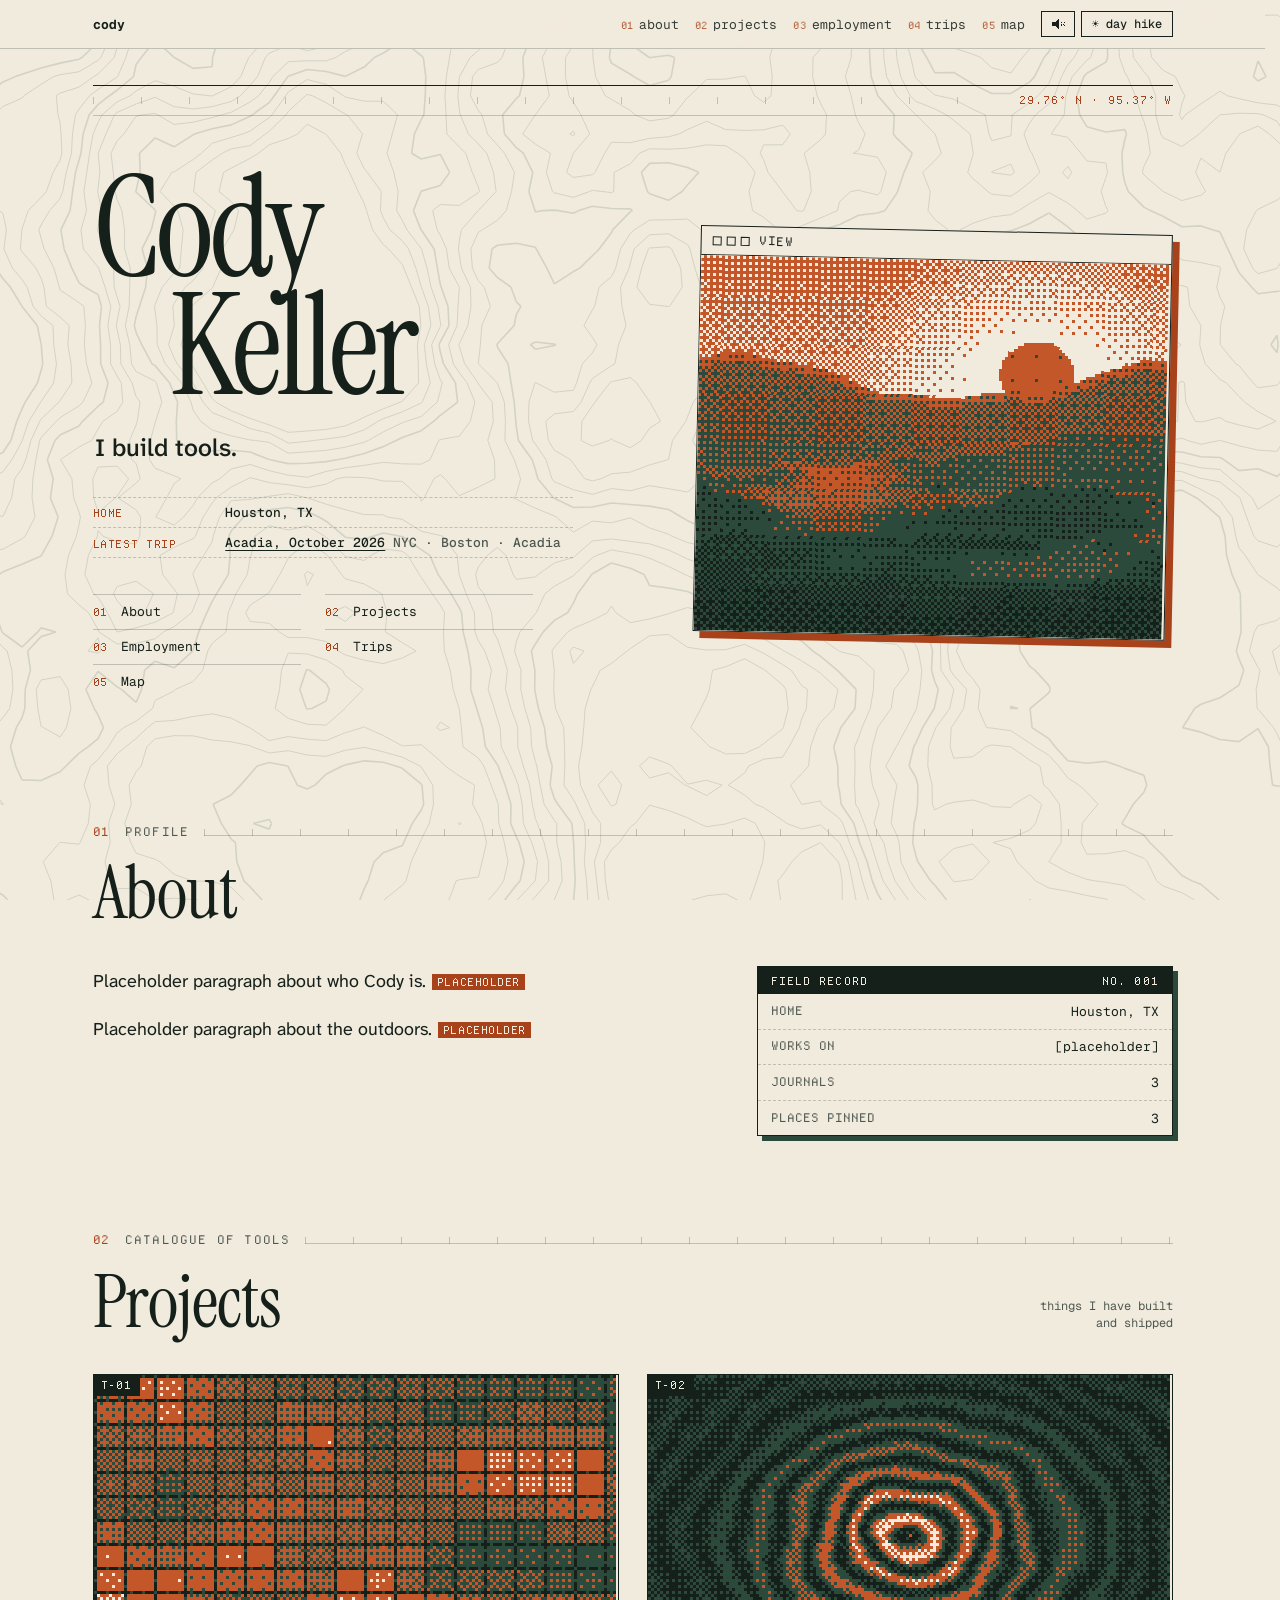
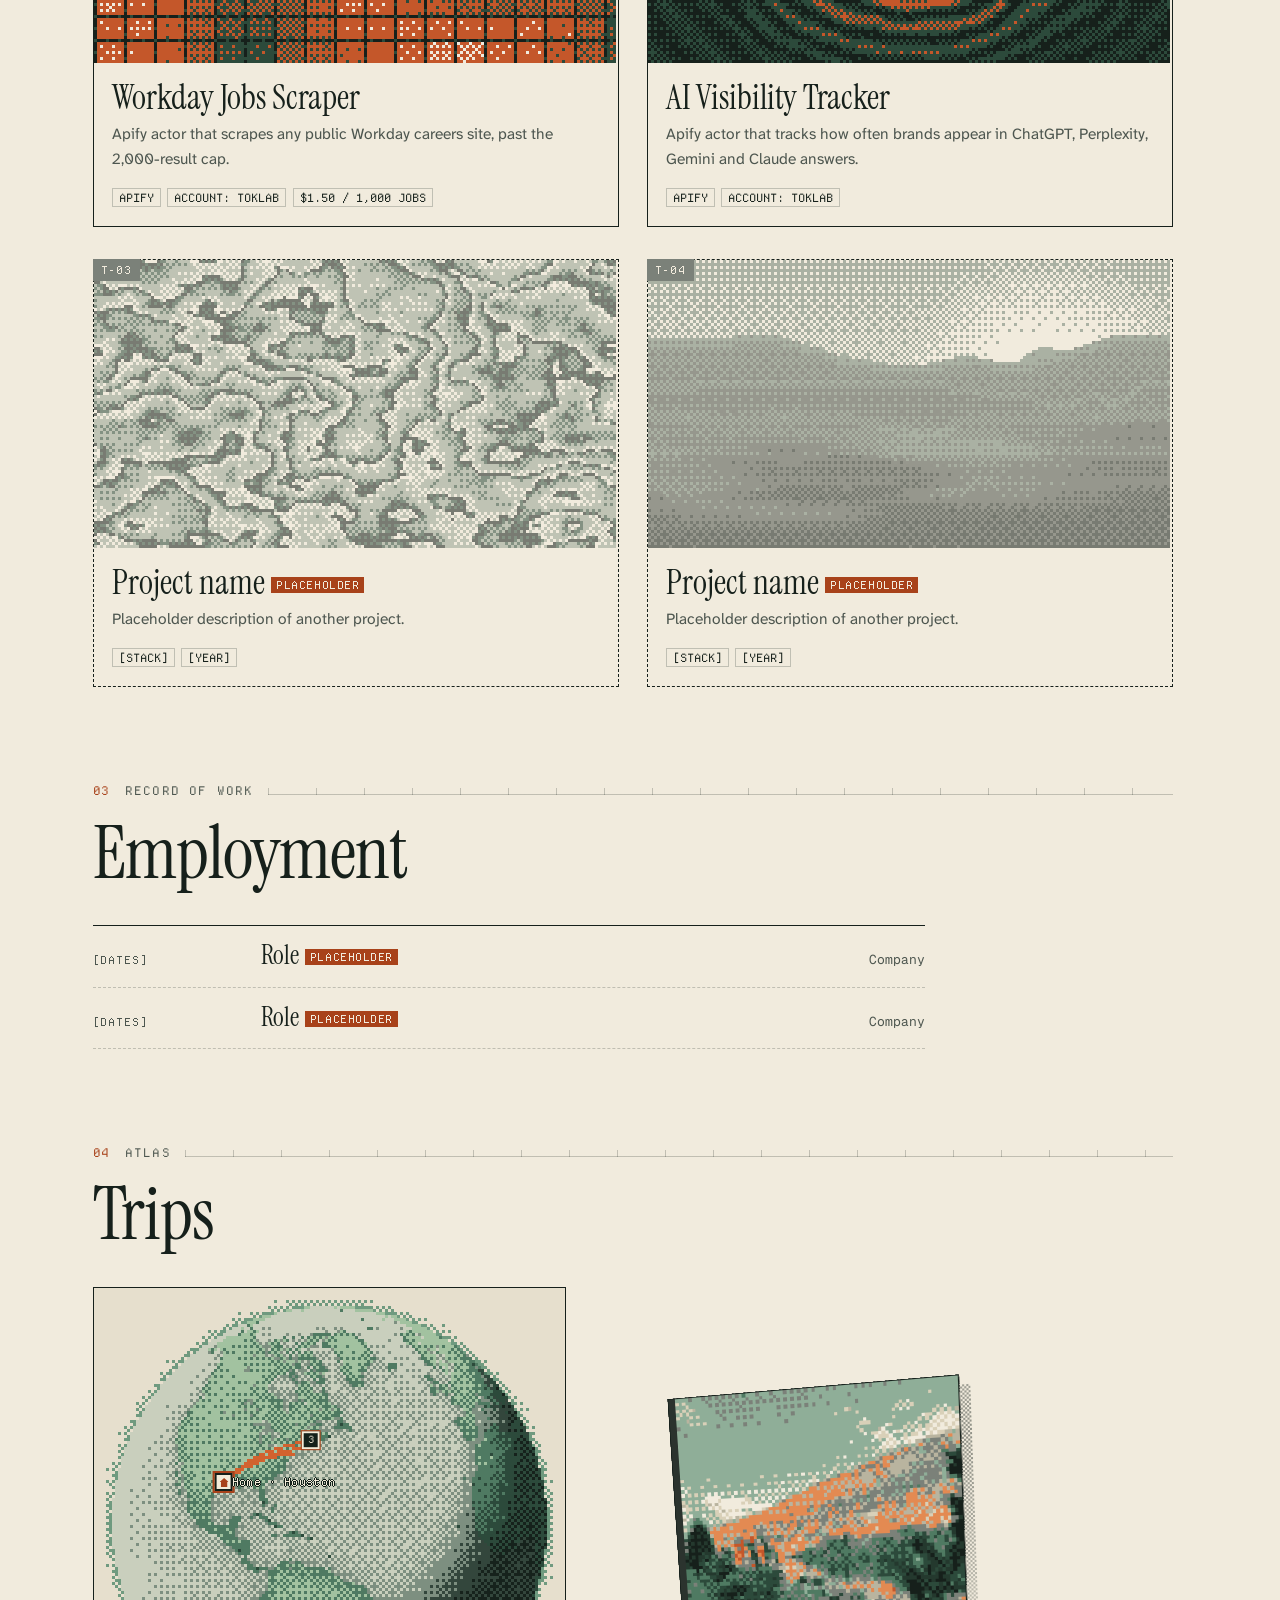
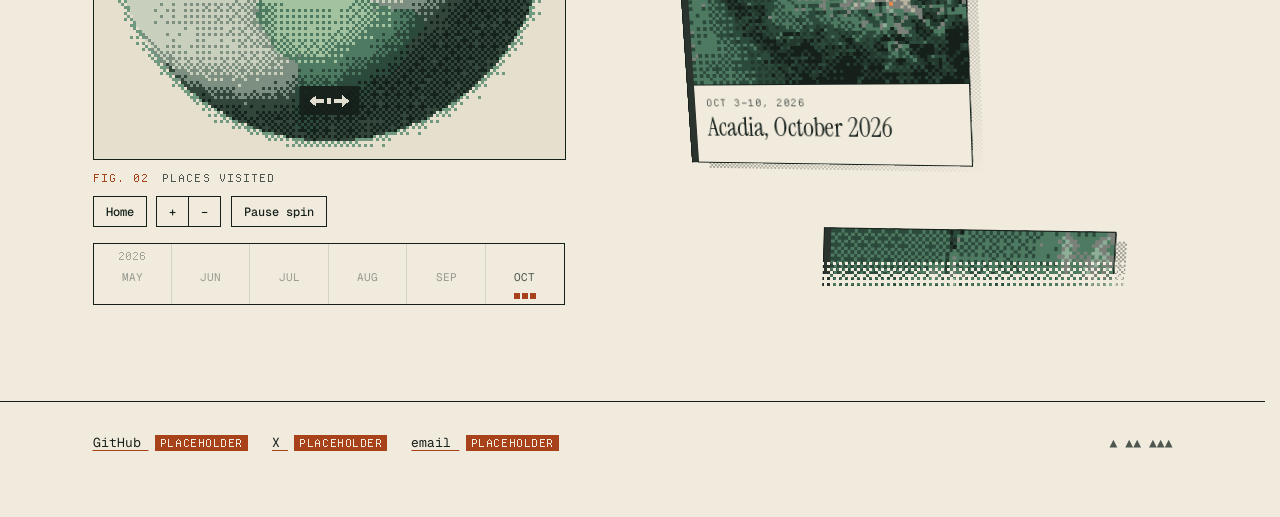
==== commit 0a3c987f: "Deploy v=ce1be03f" ====
--- a/index.html
+++ b/index.html
@@ -3,7 +3,7 @@
 <head>
 <meta name="robots" content="noindex,nofollow"><meta charset="utf-8"><meta name="viewport" content="width=device-width,initial-scale=1,viewport-fit=cover">
 <link rel="preload" href="assets/fonts/instrument-serif-latin-400-normal.woff2" as="font" type="font/woff2" crossorigin><link rel="preload" href="assets/fonts/atkinson-hyperlegible-next-latin-wght-normal.woff2" as="font" type="font/woff2" crossorigin>
-<link rel="stylesheet" href="styles.css?v=dcd30d7e">
+<link rel="stylesheet" href="styles.css?v=ce1be03f">
 <link rel="icon" href="data:image/svg+xml,%3Csvg xmlns=%27http://www.w3.org/2000/svg%27 viewBox=%270 0 32 32%27%3E%3Crect width=%2732%27 height=%2732%27 fill=%27%2316201b%27/%3E%3Cpath d=%27M3 26 11 10l5 8 4-6 9 14z%27 fill=%27%23c4572a%27/%3E%3C/svg%3E">
 <title>Cody Keller</title>
 <meta name="description" content="Cody Keller: portfolio and trip journals.">
@@ -121,22 +121,22 @@
     </div>
   </div>
   <ul class="shelf fade" id="shelf" tabindex="0" aria-label="Trips">
-    <li style="--r:-3deg;--dy:0px" data-title="Acadia, October 2026" data-date="Oct 3–10, 2026" data-stats="" data-blurb="Fall color on the carriage roads and pond trails. A bike, a few short hikes, and a lot of stopping to look." data-href="trips/acadia-2026-10/" data-photo="assets/photos/acadia-pond-cover.png?v=dcd30d7e" data-place="Acadia (Bar Harbor), ME" data-coord="44.39° N · 68.20° W">
+    <li style="--r:-3deg;--dy:0px" data-title="Acadia, October 2026" data-date="Oct 3–10, 2026" data-stats="" data-blurb="Fall color on the carriage roads and pond trails. A bike, a few short hikes, and a lot of stopping to look." data-href="trips/acadia-2026-10/" data-photo="assets/photos/acadia-pond-cover.png?v=ce1be03f" data-place="Acadia (Bar Harbor), ME" data-coord="44.39° N · 68.20° W">
       <a class="book" href="trips/acadia-2026-10/"><span class="shadow" aria-hidden="true"></span>
         <span class="f f-back" aria-hidden="true"></span><span class="f f-left" aria-hidden="true"></span><span class="f f-right" aria-hidden="true"></span><span class="f f-top" aria-hidden="true"></span><span class="f f-bottom" aria-hidden="true"></span>
-        <span class="f f-front"><picture><source media="(max-width:720px)" srcset="assets/photos/acadia-pond-cover-s.png?v=dcd30d7e"><img class="pix" src="assets/photos/acadia-pond-cover.png?v=dcd30d7e" width="80" height="83" alt="" loading="lazy" aria-hidden="true"></picture>
+        <span class="f f-front"><picture><source media="(max-width:720px)" srcset="assets/photos/acadia-pond-cover-s.png?v=ce1be03f"><img class="pix" src="assets/photos/acadia-pond-cover.png?v=ce1be03f" width="80" height="83" alt="" loading="lazy" aria-hidden="true"></picture>
           <span class="cap"><span class="dt">Oct 3–10, 2026</span><span class="ti">Acadia, October 2026</span><span class="st"></span></span></span>
       </a></li>
-    <li style="--r:2.4deg;--dy:22px" data-title="NYC, October 2026" data-date="Oct 2026" data-stats="" data-blurb="Out to the harbor for Lady Liberty, then a long afternoon at the museum." data-href="trips/nyc-2026-10/" data-photo="assets/photos/statue-of-liberty-cover.png?v=dcd30d7e" data-place="New York City, NY" data-coord="40.71° N · 74.01° W">
+    <li style="--r:2.4deg;--dy:22px" data-title="NYC, October 2026" data-date="Oct 2026" data-stats="" data-blurb="Out to the harbor for Lady Liberty, then a long afternoon at the museum." data-href="trips/nyc-2026-10/" data-photo="assets/photos/statue-of-liberty-cover.png?v=ce1be03f" data-place="New York City, NY" data-coord="40.71° N · 74.01° W">
       <a class="book" href="trips/nyc-2026-10/"><span class="shadow" aria-hidden="true"></span>
         <span class="f f-back" aria-hidden="true"></span><span class="f f-left" aria-hidden="true"></span><span class="f f-right" aria-hidden="true"></span><span class="f f-top" aria-hidden="true"></span><span class="f f-bottom" aria-hidden="true"></span>
-        <span class="f f-front"><picture><source media="(max-width:720px)" srcset="assets/photos/statue-of-liberty-cover-s.png?v=dcd30d7e"><img class="pix" src="assets/photos/statue-of-liberty-cover.png?v=dcd30d7e" width="80" height="83" alt="" loading="lazy" aria-hidden="true"></picture>
+        <span class="f f-front"><picture><source media="(max-width:720px)" srcset="assets/photos/statue-of-liberty-cover-s.png?v=ce1be03f"><img class="pix" src="assets/photos/statue-of-liberty-cover.png?v=ce1be03f" width="80" height="83" alt="" loading="lazy" aria-hidden="true"></picture>
           <span class="cap"><span class="dt">Oct 2026</span><span class="ti">NYC, October 2026</span><span class="st"></span></span></span>
       </a></li>
-    <li style="--r:-1.4deg;--dy:-8px" data-title="The Met, armor hall" data-date="Oct 2026" data-stats="" data-blurb="A suit of armor behind glass, big enough to make you rethink the Middle Ages. A short stop on the NYC leg." data-href="trips/met-armor-2026-10/" data-photo="assets/photos/met-armor-cover.png?v=dcd30d7e" data-place="New York City, NY" data-coord="40.71° N · 74.01° W">
+    <li style="--r:-1.4deg;--dy:-8px" data-title="The Met, armor hall" data-date="Oct 2026" data-stats="" data-blurb="A suit of armor behind glass, big enough to make you rethink the Middle Ages. A short stop on the NYC leg." data-href="trips/met-armor-2026-10/" data-photo="assets/photos/met-armor-cover.png?v=ce1be03f" data-place="New York City, NY" data-coord="40.71° N · 74.01° W">
       <a class="book" href="trips/met-armor-2026-10/"><span class="shadow" aria-hidden="true"></span>
         <span class="f f-back" aria-hidden="true"></span><span class="f f-left" aria-hidden="true"></span><span class="f f-right" aria-hidden="true"></span><span class="f f-top" aria-hidden="true"></span><span class="f f-bottom" aria-hidden="true"></span>
-        <span class="f f-front"><picture><source media="(max-width:720px)" srcset="assets/photos/met-armor-cover-s.png?v=dcd30d7e"><img class="pix" src="assets/photos/met-armor-cover.png?v=dcd30d7e" width="80" height="83" alt="" loading="lazy" aria-hidden="true"></picture>
+        <span class="f f-front"><picture><source media="(max-width:720px)" srcset="assets/photos/met-armor-cover-s.png?v=ce1be03f"><img class="pix" src="assets/photos/met-armor-cover.png?v=ce1be03f" width="80" height="83" alt="" loading="lazy" aria-hidden="true"></picture>
           <span class="cap"><span class="dt">Oct 2026</span><span class="ti">The Met, armor hall</span><span class="st"></span></span></span>
       </a></li>
   </ul>
@@ -150,8 +150,9 @@
   <div class="rd-scrim" data-close></div>
   <div class="rd-dialog" role="dialog" aria-modal="true" aria-labelledby="rd-title" tabindex="-1">
     <div class="rd-scene"><div class="rd-fly" id="rd-fly"><div class="rd-book" id="rd-book"></div></div></div>
+    <div class="rd-pager" id="rd-pager" role="group" aria-label="Notebook pages" hidden><button type="button" class="rd-prev" aria-label="Previous page">‹</button><span class="rd-pn" aria-hidden="true">1 / 2</span><button type="button" class="rd-next" aria-label="Next page">›</button></div>
     <button class="btn rd-close" type="button" data-close>close ✕ <span class="sr">(Esc)</span></button>
   </div>
 </div>
-<script src="main.js?v=dcd30d7e"></script>
+<script src="main.js?v=ce1be03f"></script>
 </body></html>
--- a/styles.css
+++ b/styles.css
@@ -171,7 +171,7 @@
   -webkit-mask-image:linear-gradient(135deg,transparent 5%,#000 50%,transparent 100%);mask-image:linear-gradient(135deg,transparent 5%,#000 50%,transparent 100%)}
 .rd-book.up .rd-shadow{opacity:.42;transform:translateZ(-30px) translate(10px,16px) scale(1.05)}
 .rd-page,.rd-leaf,.rd-cover{position:absolute;inset:0;transform-origin:left center}
-.paper{background:var(--bg) url(assets/dither-paper.png?v=dcd30d7e) 0 0/calc(16*var(--dp)) calc(16*var(--dp));border:1px solid var(--ink)}
+.paper{background:var(--bg) url(assets/dither-paper.png?v=ce1be03f) 0 0/calc(16*var(--dp)) calc(16*var(--dp));border:1px solid var(--ink)}
 .rd-page{padding:1.6rem 1.4rem 1.4rem 1.9rem;display:flex;flex-direction:column;pointer-events:auto;overflow:hidden}
 .rd-page::before{content:"";position:absolute;left:0;top:0;bottom:0;width:7px;background:var(--ink)}
 .rd-page .eyebrow{margin-bottom:.9rem}.rd-page .eyebrow::after{display:none}
@@ -195,7 +195,7 @@
 .rd-face{position:absolute;left:0;top:0;display:block;transform-origin:0 0;background:var(--bg);border:1px solid var(--ink);box-sizing:border-box;color:var(--ink)}
 .rd-face::before{content:"";position:absolute;left:0;top:0;bottom:0;width:7px;background:var(--ink);opacity:.9;z-index:1}
 .rd-face img.pix,.rd-face canvas{border-bottom:1px solid var(--ink);margin-left:7px;width:calc(100% - 7px);box-sizing:border-box;display:block}
-.rd-cover>i.bk{transform:rotateY(180deg);background:var(--bg2) url(assets/dither-paper.png?v=dcd30d7e) 0 0/calc(16*var(--dp)) calc(16*var(--dp));border:1px solid var(--ink);font:11px/1.6 var(--pixel);text-transform:uppercase;padding:1.5rem;color:var(--muted);letter-spacing:.06em}
+.rd-cover>i.bk{transform:rotateY(180deg);background:var(--bg2) url(assets/dither-paper.png?v=ce1be03f) 0 0/calc(16*var(--dp)) calc(16*var(--dp));border:1px solid var(--ink);font:11px/1.6 var(--pixel);text-transform:uppercase;padding:1.5rem;color:var(--muted);letter-spacing:.06em}
 .rd-close{position:absolute;top:1rem;right:1rem;pointer-events:auto;background:var(--bg)}
 @media(max-width:720px){.rd-book{--shift:0px;--W:min(340px,88vw);--H:calc(var(--W)*1.5)}.rd-close{top:.6rem;right:.6rem}
   .rd-page{padding:1.6rem 1.3rem 1.4rem 1.7rem}.rd-page p{font-size:16.5px}.rd-page .stats2{flex-wrap:wrap;gap:.3rem 1rem;font-size:12.5px}
@@ -452,7 +452,7 @@
 .atlas .shelf>li{flex:none;width:min(100%,290px);margin:0 0 0 6%}
 .atlas .shelf>li:nth-child(even){margin:0 6% 0 auto}
 /* ordered-Bayer dither fade on the scroller edges (baked masks from tools/make_fade.py; union of 3 layers, so no mask-composite needed) */
-.fade{--s:linear-gradient(#000,#000);--ft:url(assets/dither-ft.png?v=dcd30d7e);--fb:url(assets/dither-fb.png?v=dcd30d7e);--F:calc(16*var(--dp));--m1:var(--ft);--m3:var(--fb);
+.fade{--s:linear-gradient(#000,#000);--ft:url(assets/dither-ft.png?v=ce1be03f);--fb:url(assets/dither-fb.png?v=ce1be03f);--F:calc(16*var(--dp));--m1:var(--ft);--m3:var(--fb);
   -webkit-mask-image:var(--m1),var(--s),var(--m3);mask-image:var(--m1),var(--s),var(--m3);
   -webkit-mask-size:calc(8*var(--dp)) var(--F),100% calc(100% - 2*var(--F)),calc(8*var(--dp)) var(--F);mask-size:calc(8*var(--dp)) var(--F),100% calc(100% - 2*var(--F)),calc(8*var(--dp)) var(--F);
   -webkit-mask-position:0 0,0 var(--F),0 100%;mask-position:0 0,0 var(--F),0 100%;
@@ -474,7 +474,7 @@
   .atlas .shelf>li,.atlas .shelf>li:nth-child(even){width:min(62vw,250px);margin:0 1.6rem 0 0}
   .atlas-map .gside{order:3;margin-top:1.2rem}
   .atlas-map .gl{display:block}
-  .fade{--ft:url(assets/dither-flm.png?v=dcd30d7e);--fb:url(assets/dither-frm.png?v=dcd30d7e);
+  .fade{--ft:url(assets/dither-flm.png?v=ce1be03f);--fb:url(assets/dither-frm.png?v=ce1be03f);
     -webkit-mask-size:var(--F) calc(8*var(--dp)),calc(100% - 2*var(--F)) 100%,var(--F) calc(8*var(--dp));mask-size:var(--F) calc(8*var(--dp)),calc(100% - 2*var(--F)) 100%,var(--F) calc(8*var(--dp));
     -webkit-mask-position:0 0,var(--F) 0,100% 0;mask-position:0 0,var(--F) 0,100% 0;
     -webkit-mask-repeat:repeat-y,no-repeat,repeat-y;mask-repeat:repeat-y,no-repeat,repeat-y}
@@ -570,24 +570,41 @@
 .entry-top nav.crumbs{margin:0}
 .back-top{font:12px var(--mono);display:inline-flex;align-items:center;min-height:24px;text-decoration:underline;text-decoration-color:var(--accent);text-underline-offset:3px}
 @media(max-width:720px){.back-top{min-height:44px}.entry-top{gap:0 1rem}}
-/* narrow screens: the open notebook is a full two-page spread scaled to fit the width (it used to keep only the
-   right page centred and push the left page off-screen). Pages get compact type so both stay readable. */
-@media(max-width:720px){
-  .rd-book{--W:min(calc((100vw - 1.6rem)/2),calc((100dvh - 8rem)/1.45));--shift:calc(var(--W)/2)}
-  .rd-page{padding:.9rem .7rem .8rem 1.05rem}
-  .rd-page .eyebrow{display:none}
-  .rd-page h2{font-size:clamp(1.25rem,6vw,1.6rem);line-height:1;margin-bottom:.3rem}
-  .rd-page .dt{font-size:10px}
-  .rd-page p{font-size:13px;line-height:1.45;margin:.4rem 0 .6rem;overflow:hidden;display:-webkit-box;-webkit-box-orient:vertical;-webkit-line-clamp:7}
-  .rd-page .stats2{font-size:11px;margin:.4rem 0;padding:.3rem 0}
-  .rd-page .read{font-size:12px;padding:0 .7rem;min-height:44px;margin-top:auto;align-self:flex-start}
-  .ruled{inset:.9rem .7rem .8rem .8rem;font-size:10px;line-height:2.2}
-  .ruled span{flex-direction:column;gap:0;line-height:1.1;margin-bottom:.55rem;white-space:normal}
-  .ruled span em{min-width:0;font-size:9.5px}
-  .ruled .rh{margin-bottom:.8rem}
-  .ruled .stamp{font-size:10px;padding:.3rem .4rem}
-}
 /* once landed, the flipped cover is fully under the leaves; hide it so WebKit's 3D depth sorting (pages a few px
    apart) can never paint the cover's back over the field-record page. It returns as soon as closing starts. */
 .rd-book.landed .rd-cover{visibility:hidden}
-@media(max-width:720px){.ruled .stamp{right:.3rem;bottom:.2rem;font-size:9.5px;padding:.25rem .35rem}}
+/* phones: a flip book. The cover swings open as usual, then ONE full-size page shows at a time: the entry page
+   first, the field record under it. Turning rotates the entry page around the spine (swipe with the page following the
+   finger, or the corner controls). The book is flattened once landed so no 3D depth sorting can mis-order pages (WebKit);
+   the turning page shows a blank paper back past 90 degrees instead of mirrored text. */
+.rd-rec,.rd-pager{display:none}
+@media(max-width:720px){
+  .rd-book{--W:min(340px,calc(100vw - 2.4rem),calc((100dvh - 11rem) / 1.42));--shift:0px}
+  .rd-rec{display:block;position:absolute;inset:0;border:1px solid var(--ink);box-sizing:border-box;opacity:0;pointer-events:none}
+  .rd-rec::before{content:"";position:absolute;left:0;top:0;bottom:0;width:7px;background:var(--ink);z-index:1}
+  .rd-rec .ruled{transform:none;inset:1.6rem 1.2rem 1.4rem 1.6rem}
+  .rd-book.landed{transform-style:flat;perspective:1500px;touch-action:pan-y}
+  .rd-book.landed .rd-rec{opacity:1}
+  .rd-book.landed .rd-leaf{visibility:hidden}
+  .rd-book.landed .rd-page{transform-origin:left center;transform:rotateY(var(--turn,0deg));transition:transform .5s cubic-bezier(.3,.7,.2,1);will-change:transform}
+  .rd-book.landed .rd-page.drag{transition:none}
+  .rd-book.landed .rd-page.past{background-image:none}
+  .rd-book.landed .rd-page.past>*,.rd-book.landed .rd-page.past::before{visibility:hidden}
+  .rd-book.landed .rd-page.gone{visibility:hidden}
+  .rd-book.landed .rd-page::after{content:"";position:absolute;inset:0;pointer-events:none;background:linear-gradient(to left,rgba(0,0,0,.18),transparent 40%);opacity:var(--shade,0)}
+  .rd-pager{position:absolute;left:50%;bottom:max(1rem,env(safe-area-inset-bottom));transform:translateX(-50%);display:flex;align-items:center;gap:.4rem;pointer-events:auto;z-index:4}
+  .rd-pager[hidden]{display:none}
+  .rd-pager button{min-width:44px;min-height:44px;font:500 18px var(--mono);background:var(--bg);border:1px solid var(--ink);color:var(--ink);cursor:pointer}
+  .rd-pager button:disabled{opacity:.35;cursor:default}
+  .rd-pager .rd-pn{font:11px var(--pixel);letter-spacing:.12em;color:var(--muted);min-width:3.5rem;text-align:center}
+}
+.crumbs a i{display:inline!important;font-style:normal;color:var(--accent);margin-right:.4rem}
+article.entry p.eyebrow.entry-no{margin:0 0 .4rem}
+article.entry p.eyebrow.entry-no::after{display:none}
+/* pages of the open notebook are selectable text */
+.rd-book.landed .rd-page,.rd-book.landed .rd-rec,.rd-book.landed .rd-leaf>i{pointer-events:auto;-webkit-user-select:text;user-select:text;cursor:text}
+.rd-book.landed .rd-page .read{cursor:pointer}
+/* closing: the leaves settle first, and once the cover has swung past the spine everything under it is hidden, so no
+   page (or the cover's own back face, where WebKit ignores backface-visibility) can paint over the cover */
+.rd-book.closing .rd-leaf{transition-delay:calc((5 - var(--k))*.025s);transition-duration:.36s}
+.rd-book.closing.shut .rd-leaf,.rd-book.closing.shut .rd-page,.rd-book.closing.shut .rd-rec,.rd-book.closing.shut .rd-cover>i.bk{visibility:hidden}
